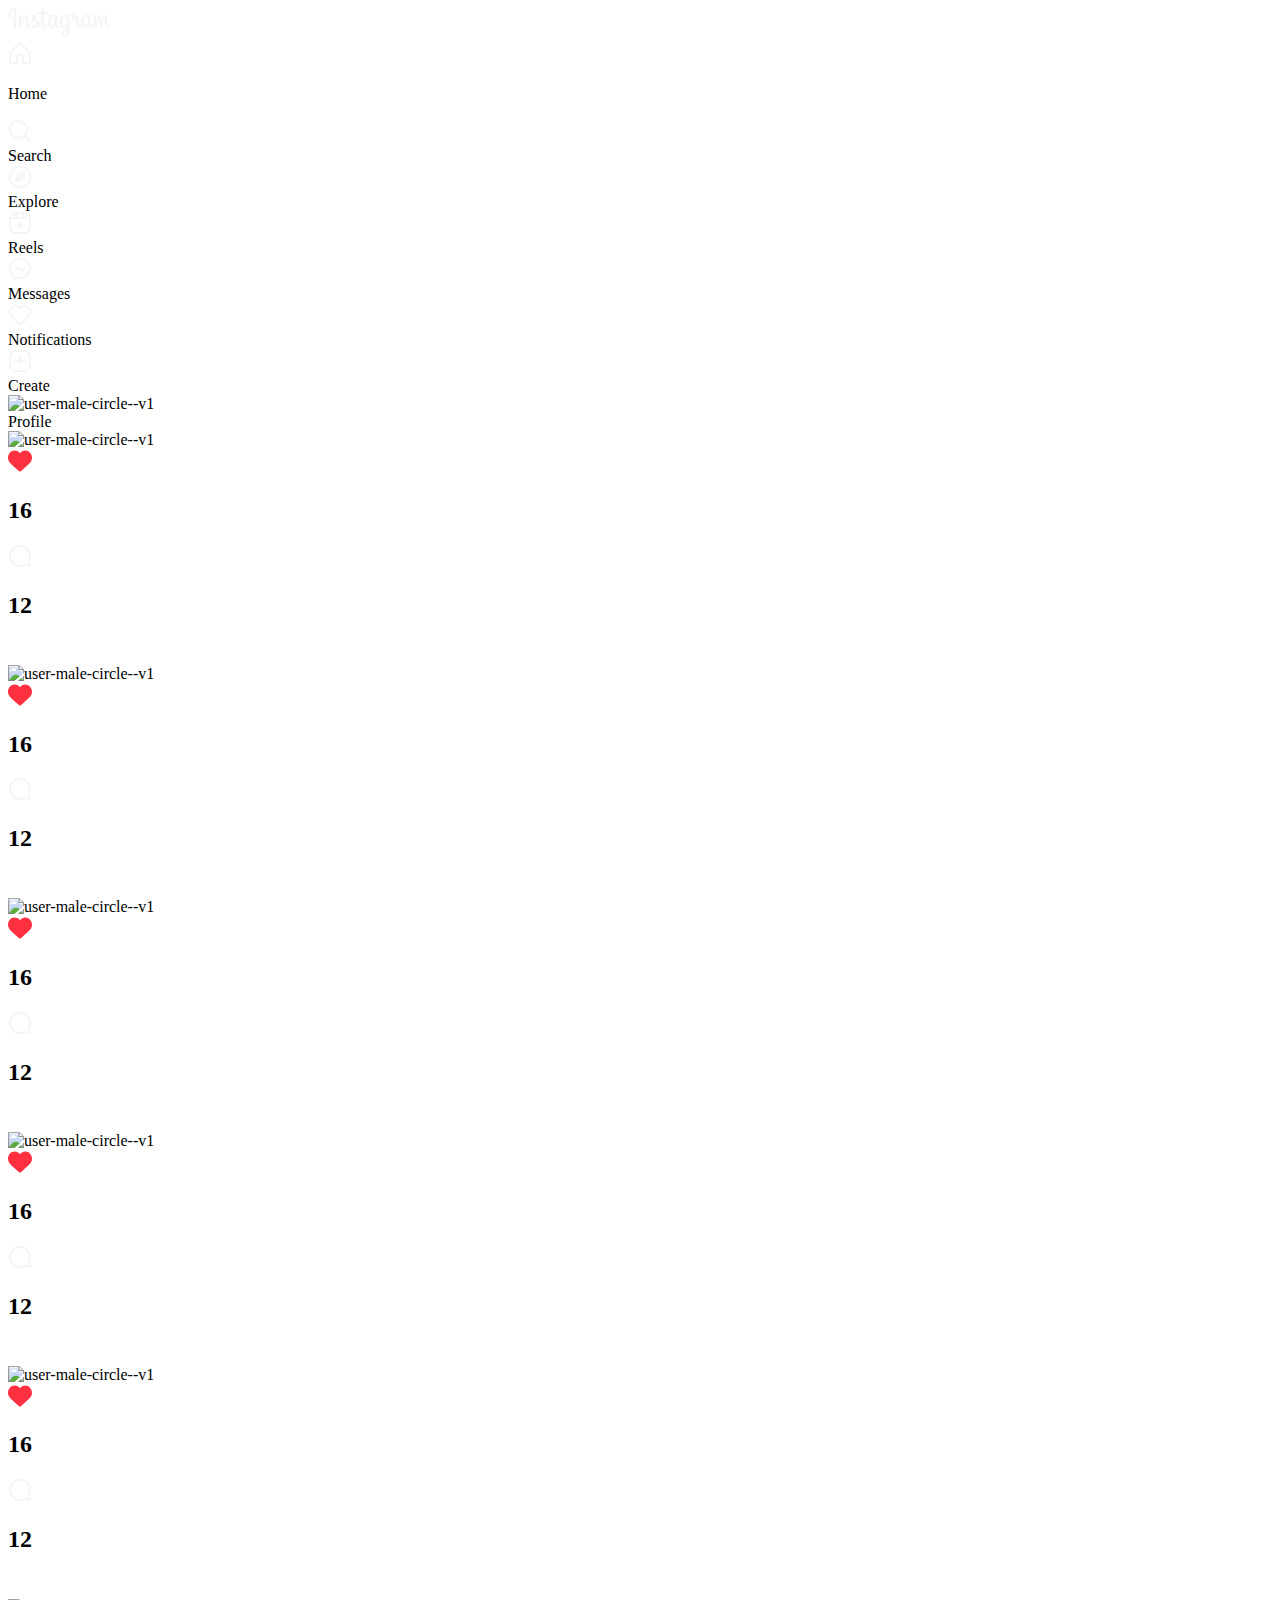
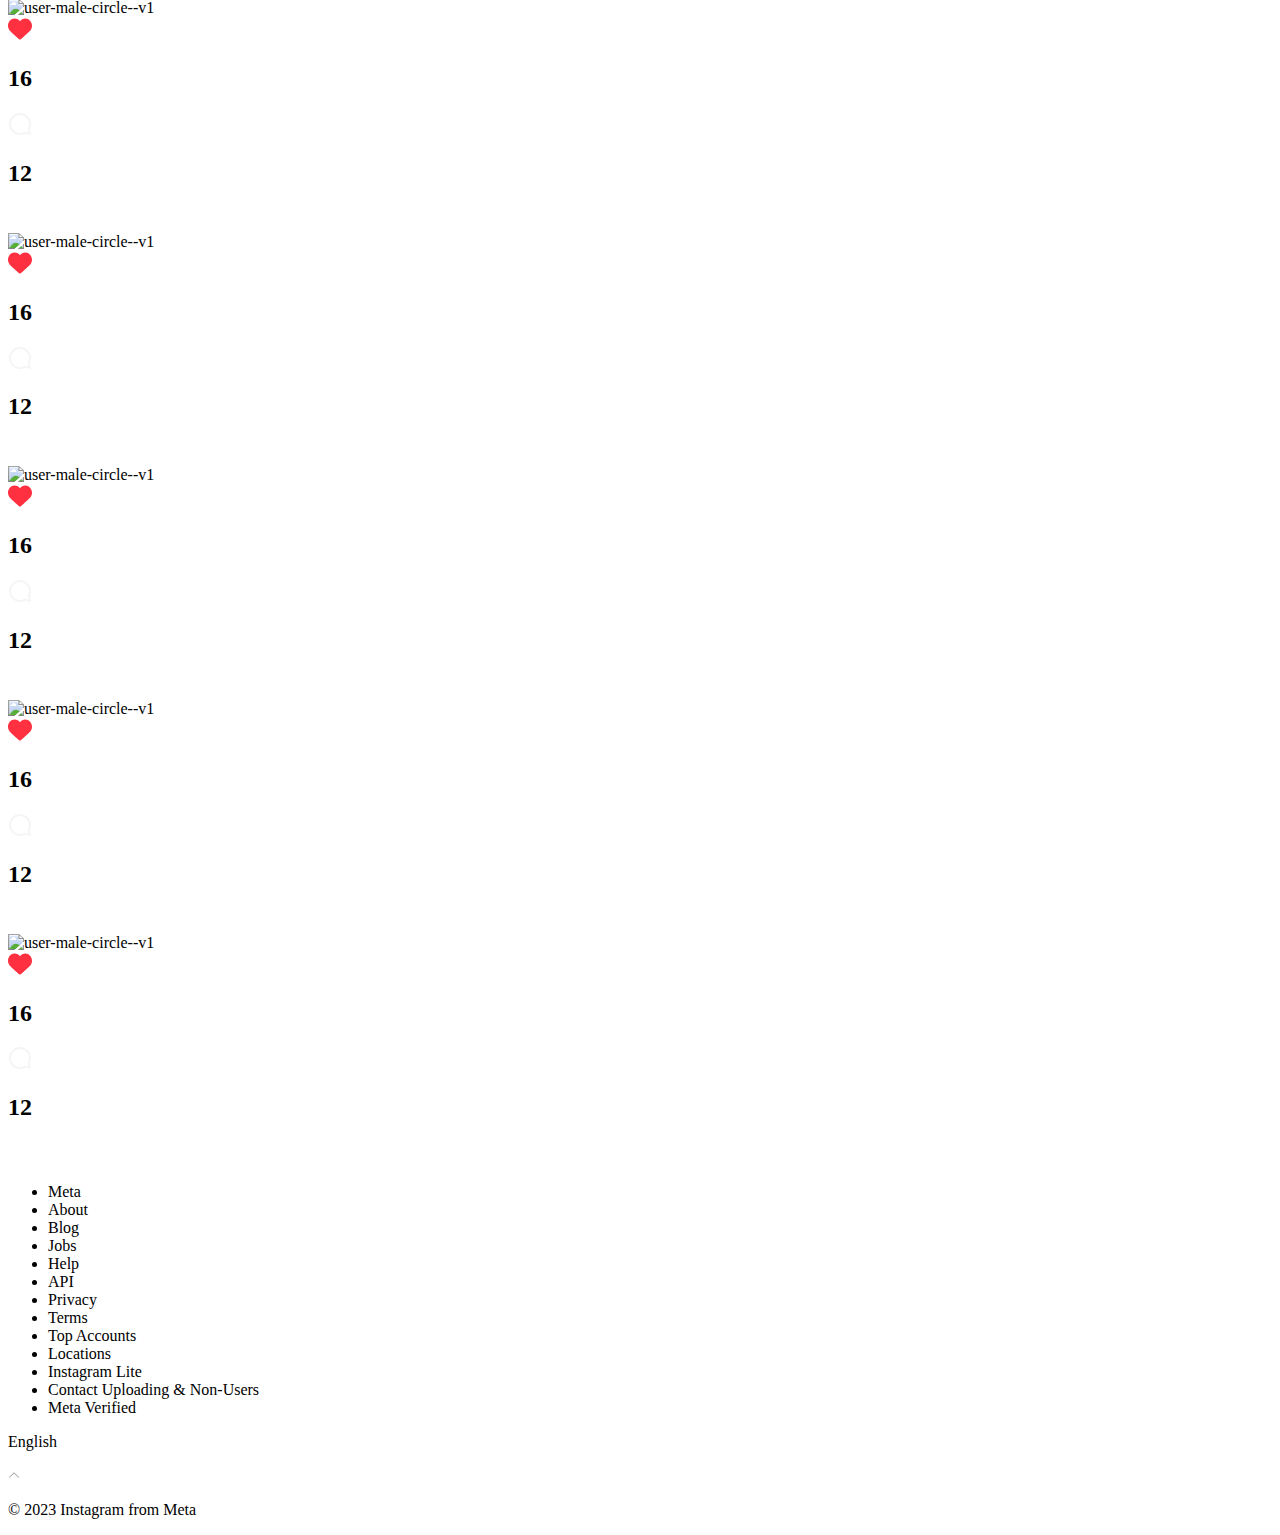
==== explore_component.html @ 9e5a8bf8 "Add files via upload" ====
<!DOCTYPE html>
<html lang="en">
  <head>
    <meta charset="UTF-8" />
    <meta http-equiv="X-UA-Compatible" content="IE=edge" />
    <meta name="viewport" content="width=device-width, initial-scale=1.0" />
    <title>Document</title>
  </head>
  <body>
    <div class="left-tray">
      <div class="Instagram-logo">
        <svg
          aria-label="Instagram"
          class="_ab6-"
          color="rgb(245, 245, 245)"
          fill="rgb(245, 245, 245)"
          height="29"
          role="img"
          viewBox="32 4 113 32"
          width="103"
        >
          <path
            clip-rule="evenodd"
            d="M37.82 4.11c-2.32.97-4.86 3.7-5.66 7.13-1.02 4.34 3.21 6.17 3.56 5.57.4-.7-.76-.94-1-3.2-.3-2.9 1.05-6.16 2.75-7.58.32-.27.3.1.3.78l-.06 14.46c0 3.1-.13 4.07-.36 5.04-.23.98-.6 1.64-.33 1.9.32.28 1.68-.4 2.46-1.5a8.13 8.13 0 0 0 1.33-4.58c.07-2.06.06-5.33.07-7.19 0-1.7.03-6.71-.03-9.72-.02-.74-2.07-1.51-3.03-1.1Zm82.13 14.48a9.42 9.42 0 0 1-.88 3.75c-.85 1.72-2.63 2.25-3.39-.22-.4-1.34-.43-3.59-.13-5.47.3-1.9 1.14-3.35 2.53-3.22 1.38.13 2.02 1.9 1.87 5.16ZM96.8 28.57c-.02 2.67-.44 5.01-1.34 5.7-1.29.96-3 .23-2.65-1.72.31-1.72 1.8-3.48 4-5.64l-.01 1.66Zm-.35-10a10.56 10.56 0 0 1-.88 3.77c-.85 1.72-2.64 2.25-3.39-.22-.5-1.69-.38-3.87-.13-5.25.33-1.78 1.12-3.44 2.53-3.44 1.38 0 2.06 1.5 1.87 5.14Zm-13.41-.02a9.54 9.54 0 0 1-.87 3.8c-.88 1.7-2.63 2.24-3.4-.23-.55-1.77-.36-4.2-.13-5.5.34-1.95 1.2-3.32 2.53-3.2 1.38.14 2.04 1.9 1.87 5.13Zm61.45 1.81c-.33 0-.49.35-.61.93-.44 2.02-.9 2.48-1.5 2.48-.66 0-1.26-1-1.42-3-.12-1.58-.1-4.48.06-7.37.03-.59-.14-1.17-1.73-1.75-.68-.25-1.68-.62-2.17.58a29.65 29.65 0 0 0-2.08 7.14c0 .06-.08.07-.1-.06-.07-.87-.26-2.46-.28-5.79 0-.65-.14-1.2-.86-1.65-.47-.3-1.88-.81-2.4-.2-.43.5-.94 1.87-1.47 3.48l-.74 2.2.01-4.88c0-.5-.34-.67-.45-.7a9.54 9.54 0 0 0-1.8-.37c-.48 0-.6.27-.6.67 0 .05-.08 4.65-.08 7.87v.46c-.27 1.48-1.14 3.49-2.09 3.49s-1.4-.84-1.4-4.68c0-2.24.07-3.21.1-4.83.02-.94.06-1.65.06-1.81-.01-.5-.87-.75-1.27-.85-.4-.09-.76-.13-1.03-.11-.4.02-.67.27-.67.62v.55a3.71 3.71 0 0 0-1.83-1.49c-1.44-.43-2.94-.05-4.07 1.53a9.31 9.31 0 0 0-1.66 4.73c-.16 1.5-.1 3.01.17 4.3-.33 1.44-.96 2.04-1.64 2.04-.99 0-1.7-1.62-1.62-4.4.06-1.84.42-3.13.82-4.99.17-.8.04-1.2-.31-1.6-.32-.37-1-.56-1.99-.33-.7.16-1.7.34-2.6.47 0 0 .05-.21.1-.6.23-2.03-1.98-1.87-2.69-1.22-.42.39-.7.84-.82 1.67-.17 1.3.9 1.91.9 1.91a22.22 22.22 0 0 1-3.4 7.23v-.7c-.01-3.36.03-6 .05-6.95.02-.94.06-1.63.06-1.8 0-.36-.22-.5-.66-.67-.4-.16-.86-.26-1.34-.3-.6-.05-.97.27-.96.65v.52a3.7 3.7 0 0 0-1.84-1.49c-1.44-.43-2.94-.05-4.07 1.53a10.1 10.1 0 0 0-1.66 4.72c-.15 1.57-.13 2.9.09 4.04-.23 1.13-.89 2.3-1.63 2.3-.95 0-1.5-.83-1.5-4.67 0-2.24.07-3.21.1-4.83.02-.94.06-1.65.06-1.81 0-.5-.87-.75-1.27-.85-.42-.1-.79-.13-1.06-.1-.37.02-.63.35-.63.6v.56a3.7 3.7 0 0 0-1.84-1.49c-1.44-.43-2.93-.04-4.07 1.53-.75 1.03-1.35 2.17-1.66 4.7a15.8 15.8 0 0 0-.12 2.04c-.3 1.81-1.61 3.9-2.68 3.9-.63 0-1.23-1.21-1.23-3.8 0-3.45.22-8.36.25-8.83l1.62-.03c.68 0 1.29.01 2.19-.04.45-.02.88-1.64.42-1.84-.21-.09-1.7-.17-2.3-.18-.5-.01-1.88-.11-1.88-.11s.13-3.26.16-3.6c.02-.3-.35-.44-.57-.53a7.77 7.77 0 0 0-1.53-.44c-.76-.15-1.1 0-1.17.64-.1.97-.15 3.82-.15 3.82-.56 0-2.47-.11-3.02-.11-.52 0-1.08 2.22-.36 2.25l3.2.09-.03 6.53v.47c-.53 2.73-2.37 4.2-2.37 4.2.4-1.8-.42-3.15-1.87-4.3-.54-.42-1.6-1.22-2.79-2.1 0 0 .69-.68 1.3-2.04.43-.96.45-2.06-.61-2.3-1.75-.41-3.2.87-3.63 2.25a2.61 2.61 0 0 0 .5 2.66l.15.19c-.4.76-.94 1.78-1.4 2.58-1.27 2.2-2.24 3.95-2.97 3.95-.58 0-.57-1.77-.57-3.43 0-1.43.1-3.58.19-5.8.03-.74-.34-1.16-.96-1.54a4.33 4.33 0 0 0-1.64-.69c-.7 0-2.7.1-4.6 5.57-.23.69-.7 1.94-.7 1.94l.04-6.57c0-.16-.08-.3-.27-.4a4.68 4.68 0 0 0-1.93-.54c-.36 0-.54.17-.54.5l-.07 10.3c0 .78.02 1.69.1 2.09.08.4.2.72.36.91.15.2.33.34.62.4.28.06 1.78.25 1.86-.32.1-.69.1-1.43.89-4.2 1.22-4.31 2.82-6.42 3.58-7.16.13-.14.28-.14.27.07l-.22 5.32c-.2 5.37.78 6.36 2.17 6.36 1.07 0 2.58-1.06 4.2-3.74l2.7-4.5 1.58 1.46c1.28 1.2 1.7 2.36 1.42 3.45-.21.83-1.02 1.7-2.44.86-.42-.25-.6-.44-1.01-.71-.23-.15-.57-.2-.78-.04-.53.4-.84.92-1.01 1.55-.17.61.45.94 1.09 1.22.55.25 1.74.47 2.5.5 2.94.1 5.3-1.42 6.94-5.34.3 3.38 1.55 5.3 3.72 5.3 1.45 0 2.91-1.88 3.55-3.72.18.75.45 1.4.8 1.96 1.68 2.65 4.93 2.07 6.56-.18.5-.69.58-.94.58-.94a3.07 3.07 0 0 0 2.94 2.87c1.1 0 2.23-.52 3.03-2.31.09.2.2.38.3.56 1.68 2.65 4.93 2.07 6.56-.18l.2-.28.05 1.4-1.5 1.37c-2.52 2.3-4.44 4.05-4.58 6.09-.18 2.6 1.93 3.56 3.53 3.69a4.5 4.5 0 0 0 4.04-2.11c.78-1.15 1.3-3.63 1.26-6.08l-.06-3.56a28.55 28.55 0 0 0 5.42-9.44s.93.01 1.92-.05c.32-.02.41.04.35.27-.07.28-1.25 4.84-.17 7.88.74 2.08 2.4 2.75 3.4 2.75 1.15 0 2.26-.87 2.85-2.17l.23.42c1.68 2.65 4.92 2.07 6.56-.18.37-.5.58-.94.58-.94.36 2.2 2.07 2.88 3.05 2.88 1.02 0 2-.42 2.78-2.28.03.82.08 1.49.16 1.7.05.13.34.3.56.37.93.34 1.88.18 2.24.11.24-.05.43-.25.46-.75.07-1.33.03-3.56.43-5.21.67-2.79 1.3-3.87 1.6-4.4.17-.3.36-.35.37-.03.01.64.04 2.52.3 5.05.2 1.86.46 2.96.65 3.3.57 1 1.27 1.05 1.83 1.05.36 0 1.12-.1 1.05-.73-.03-.31.02-2.22.7-4.96.43-1.79 1.15-3.4 1.41-4 .1-.21.15-.04.15 0-.06 1.22-.18 5.25.32 7.46.68 2.98 2.65 3.32 3.34 3.32 1.47 0 2.67-1.12 3.07-4.05.1-.7-.05-1.25-.48-1.25Z"
            fill="currentColor"
            fill-rule="evenodd"
          ></path>
        </svg>
      </div>
      <nav class="navigation">
        <div class="nav-home">
          <div class="nav-svg">
            <svg
              aria-label="Home"
              class="_ab6-"
              color="rgb(245, 245, 245)"
              fill="rgb(245, 245, 245)"
              height="24"
              role="img"
              viewBox="0 0 24 24"
              width="24"
            >
              <path
                d="M9.005 16.545a2.997 2.997 0 0 1 2.997-2.997A2.997 2.997 0 0 1 15 16.545V22h7V11.543L12 2 2 11.543V22h7.005Z"
                fill="none"
                stroke="currentColor"
                stroke-linejoin="round"
                stroke-width="2"
              ></path>
            </svg>
          </div>
          <div class="nav-text">
            <p>Home</p>
          </div>
        </div>
        <div class="nav-search">
          <div class="nav-svg">
            <svg
              aria-label="Search"
              class="_ab6-"
              color="rgb(245, 245, 245)"
              fill="rgb(245, 245, 245)"
              height="24"
              role="img"
              viewBox="0 0 24 24"
              width="24"
            >
              <path
                d="M19 10.5A8.5 8.5 0 1 1 10.5 2a8.5 8.5 0 0 1 8.5 8.5Z"
                fill="none"
                stroke="currentColor"
                stroke-linecap="round"
                stroke-linejoin="round"
                stroke-width="2"
              ></path>
              <line
                fill="none"
                stroke="currentColor"
                stroke-linecap="round"
                stroke-linejoin="round"
                stroke-width="2"
                x1="16.511"
                x2="22"
                y1="16.511"
                y2="22"
              ></line>
            </svg>
          </div>
          <div class="nav-text">Search</div>
        </div>
        <div class="nav-explore">
          <div class="nav-svg">
            <svg
              aria-label="Explore"
              class="_ab6-"
              color="rgb(245, 245, 245)"
              fill="rgb(245, 245, 245)"
              height="24"
              role="img"
              viewBox="0 0 24 24"
              width="24"
            >
              <polygon
                fill="none"
                points="13.941 13.953 7.581 16.424 10.06 10.056 16.42 7.585 13.941 13.953"
                stroke="currentColor"
                stroke-linecap="round"
                stroke-linejoin="round"
                stroke-width="2"
              ></polygon>
              <polygon
                fill-rule="evenodd"
                points="10.06 10.056 13.949 13.945 7.581 16.424 10.06 10.056"
              ></polygon>
              <circle
                cx="12.001"
                cy="12.005"
                fill="none"
                r="10.5"
                stroke="currentColor"
                stroke-linecap="round"
                stroke-linejoin="round"
                stroke-width="2"
              ></circle>
            </svg>
          </div>
          <div class="nav-text">Explore</div>
        </div>
        <div class="nav-reels">
          <div class="nav-svg">
            <svg
              aria-label="Reels"
              class="_ab6-"
              color="rgb(245, 245, 245)"
              fill="rgb(245, 245, 245)"
              height="24"
              role="img"
              viewBox="0 0 24 24"
              width="24"
            >
              <line
                fill="none"
                stroke="currentColor"
                stroke-linejoin="round"
                stroke-width="2"
                x1="2.049"
                x2="21.95"
                y1="7.002"
                y2="7.002"
              ></line>
              <line
                fill="none"
                stroke="currentColor"
                stroke-linecap="round"
                stroke-linejoin="round"
                stroke-width="2"
                x1="13.504"
                x2="16.362"
                y1="2.001"
                y2="7.002"
              ></line>
              <line
                fill="none"
                stroke="currentColor"
                stroke-linecap="round"
                stroke-linejoin="round"
                stroke-width="2"
                x1="7.207"
                x2="10.002"
                y1="2.11"
                y2="7.002"
              ></line>
              <path
                d="M2 12.001v3.449c0 2.849.698 4.006 1.606 4.945.94.908 2.098 1.607 4.946 1.607h6.896c2.848 0 4.006-.699 4.946-1.607.908-.939 1.606-2.096 1.606-4.945V8.552c0-2.848-.698-4.006-1.606-4.945C19.454 2.699 18.296 2 15.448 2H8.552c-2.848 0-4.006.699-4.946 1.607C2.698 4.546 2 5.704 2 8.552Z"
                fill="none"
                stroke="currentColor"
                stroke-linecap="round"
                stroke-linejoin="round"
                stroke-width="2"
              ></path>
              <path
                d="M9.763 17.664a.908.908 0 0 1-.454-.787V11.63a.909.909 0 0 1 1.364-.788l4.545 2.624a.909.909 0 0 1 0 1.575l-4.545 2.624a.91.91 0 0 1-.91 0Z"
                fill-rule="evenodd"
              ></path>
            </svg>
          </div>
          <div class="nav-text">Reels</div>
        </div>
        <div class="nav-messages">
          <div class="nav-svg">
            <svg
              aria-label="Messenger"
              class="_ab6-"
              color="rgb(245, 245, 245)"
              fill="rgb(245, 245, 245)"
              height="24"
              role="img"
              viewBox="0 0 24 24"
              width="24"
            >
              <path
                d="M12.003 2.001a9.705 9.705 0 1 1 0 19.4 10.876 10.876 0 0 1-2.895-.384.798.798 0 0 0-.533.04l-1.984.876a.801.801 0 0 1-1.123-.708l-.054-1.78a.806.806 0 0 0-.27-.569 9.49 9.49 0 0 1-3.14-7.175 9.65 9.65 0 0 1 10-9.7Z"
                fill="none"
                stroke="currentColor"
                stroke-miterlimit="10"
                stroke-width="1.739"
              ></path>
              <path
                d="M17.79 10.132a.659.659 0 0 0-.962-.873l-2.556 2.05a.63.63 0 0 1-.758.002L11.06 9.47a1.576 1.576 0 0 0-2.277.42l-2.567 3.98a.659.659 0 0 0 .961.875l2.556-2.049a.63.63 0 0 1 .759-.002l2.452 1.84a1.576 1.576 0 0 0 2.278-.42Z"
                fill-rule="evenodd"
              ></path>
            </svg>
          </div>
          <div class="nav-text">Messages</div>
        </div>
        <div class="nav-notifications">
          <div class="nav-svg">
            <svg
              aria-label="Notifications"
              class="_ab6-"
              color="rgb(245, 245, 245)"
              fill="rgb(245, 245, 245)"
              height="24"
              role="img"
              viewBox="0 0 24 24"
              width="24"
            >
              <path
                d="M16.792 3.904A4.989 4.989 0 0 1 21.5 9.122c0 3.072-2.652 4.959-5.197 7.222-2.512 2.243-3.865 3.469-4.303 3.752-.477-.309-2.143-1.823-4.303-3.752C5.141 14.072 2.5 12.167 2.5 9.122a4.989 4.989 0 0 1 4.708-5.218 4.21 4.21 0 0 1 3.675 1.941c.84 1.175.98 1.763 1.12 1.763s.278-.588 1.11-1.766a4.17 4.17 0 0 1 3.679-1.938m0-2a6.04 6.04 0 0 0-4.797 2.127 6.052 6.052 0 0 0-4.787-2.127A6.985 6.985 0 0 0 .5 9.122c0 3.61 2.55 5.827 5.015 7.97.283.246.569.494.853.747l1.027.918a44.998 44.998 0 0 0 3.518 3.018 2 2 0 0 0 2.174 0 45.263 45.263 0 0 0 3.626-3.115l.922-.824c.293-.26.59-.519.885-.774 2.334-2.025 4.98-4.32 4.98-7.94a6.985 6.985 0 0 0-6.708-7.218Z"
              ></path>
            </svg>
          </div>
          <div class="nav-text">Notifications</div>
        </div>
        <div class="nav-create">
          <div class="nav-svg">
            <svg
              aria-label="New post"
              class="_ab6-"
              color="rgb(245, 245, 245)"
              fill="rgb(245, 245, 245)"
              height="24"
              role="img"
              viewBox="0 0 24 24"
              width="24"
            >
              <path
                d="M2 12v3.45c0 2.849.698 4.005 1.606 4.944.94.909 2.098 1.608 4.946 1.608h6.896c2.848 0 4.006-.7 4.946-1.608C21.302 19.455 22 18.3 22 15.45V8.552c0-2.849-.698-4.006-1.606-4.945C19.454 2.7 18.296 2 15.448 2H8.552c-2.848 0-4.006.699-4.946 1.607C2.698 4.547 2 5.703 2 8.552Z"
                fill="none"
                stroke="currentColor"
                stroke-linecap="round"
                stroke-linejoin="round"
                stroke-width="2"
              ></path>
              <line
                fill="none"
                stroke="currentColor"
                stroke-linecap="round"
                stroke-linejoin="round"
                stroke-width="2"
                x1="6.545"
                x2="17.455"
                y1="12.001"
                y2="12.001"
              ></line>
              <line
                fill="none"
                stroke="currentColor"
                stroke-linecap="round"
                stroke-linejoin="round"
                stroke-width="2"
                x1="12.003"
                x2="12.003"
                y1="6.545"
                y2="17.455"
              ></line>
            </svg>
          </div>
          <div class="nav-text">Create</div>
        </div>
        <div class="nav-profile">
          <div class="nav-svg nav-profile-img">
            <!-- image from db. Putting temperory right now -->
            <img
              width="50"
              height="50"
              src="https://img.icons8.com/ios/50/user-male-circle--v1.png"
              alt="user-male-circle--v1"
            />
          </div>
          <div class="nav-text">Profile</div>
        </div>
      </nav>
      <div class="More">
        <!-- Create a popup not blur check website for it. -->
      </div>
    </div>
    <div class="main-container">
      <div class="explore-content-Z1">
        <div class="explore-small-tab">
          <div class="content">
            <div class="content-main-img">
              <img
                width="50"
                height="50"
                src="https://img.icons8.com/ios/50/user-male-circle--v1.png"
                alt="user-male-circle--v1"
              />
              <div class="content-hover-icons">
                <div class="content-hover-like-icon">
                  <svg
                    aria-label="Unlike"
                    class="x1lliihq x1n2onr6"
                    color="rgb(255, 48, 64)"
                    fill="rgb(255, 48, 64)"
                    height="24"
                    role="img"
                    viewBox="0 0 48 48"
                    width="24"
                  >
                    <title>Unlike</title>
                    <path
                      d="M34.6 3.1c-4.5 0-7.9 1.8-10.6 5.6-2.7-3.7-6.1-5.5-10.6-5.5C6 3.1 0 9.6 0 17.6c0 7.3 5.4 12 10.6 16.5.6.5 1.3 1.1 1.9 1.7l2.3 2c4.4 3.9 6.6 5.9 7.6 6.5.5.3 1.1.5 1.6.5s1.1-.2 1.6-.5c1-.6 2.8-2.2 7.8-6.8l2-1.8c.7-.6 1.3-1.2 2-1.7C42.7 29.6 48 25 48 17.6c0-8-6-14.5-13.4-14.5z"
                    ></path>
                  </svg>
                  <h2>16</h2>
                </div>
                <div class="content-hover-comment-icon">
                  <svg
                    aria-label="Comment"
                    class="x1lliihq x1n2onr6"
                    color="rgb(245, 245, 245)"
                    fill="rgb(245, 245, 245)"
                    height="24"
                    role="img"
                    viewBox="0 0 24 24"
                    width="24"
                  >
                    <title>Comment</title>
                    <path
                      d="M20.656 17.008a9.993 9.993 0 1 0-3.59 3.615L22 22Z"
                      fill="none"
                      stroke="currentColor"
                      stroke-linejoin="round"
                      stroke-width="2"
                    ></path>
                  </svg>
                  <h2>12</h2>
                </div>
              </div>
            </div>
            <div class="content-main-floatingIcon">
              <svg
                aria-label="Carousel"
                class="x1lliihq x1n2onr6"
                color="rgb(255, 255, 255)"
                fill="rgb(255, 255, 255)"
                height="22"
                role="img"
                viewBox="0 0 48 48"
                width="22"
              >
                <title>Carousel</title>
                <path
                  d="M34.8 29.7V11c0-2.9-2.3-5.2-5.2-5.2H11c-2.9 0-5.2 2.3-5.2 5.2v18.7c0 2.9 2.3 5.2 5.2 5.2h18.7c2.8-.1 5.1-2.4 5.1-5.2zM39.2 15v16.1c0 4.5-3.7 8.2-8.2 8.2H14.9c-.6 0-.9.7-.5 1.1 1 1.1 2.4 1.8 4.1 1.8h13.4c5.7 0 10.3-4.6 10.3-10.3V18.5c0-1.6-.7-3.1-1.8-4.1-.5-.4-1.2 0-1.2.6z"
                ></path>
              </svg>
            </div>
          </div>
        </div>
        <div class="explore-small-tab">
          <div class="content">
            <div class="content-main-img">
              <img
                width="50"
                height="50"
                src="https://img.icons8.com/ios/50/user-male-circle--v1.png"
                alt="user-male-circle--v1"
              />
              <div class="content-hover-icons">
                <div class="content-hover-like-icon">
                  <svg
                    aria-label="Unlike"
                    class="x1lliihq x1n2onr6"
                    color="rgb(255, 48, 64)"
                    fill="rgb(255, 48, 64)"
                    height="24"
                    role="img"
                    viewBox="0 0 48 48"
                    width="24"
                  >
                    <title>Unlike</title>
                    <path
                      d="M34.6 3.1c-4.5 0-7.9 1.8-10.6 5.6-2.7-3.7-6.1-5.5-10.6-5.5C6 3.1 0 9.6 0 17.6c0 7.3 5.4 12 10.6 16.5.6.5 1.3 1.1 1.9 1.7l2.3 2c4.4 3.9 6.6 5.9 7.6 6.5.5.3 1.1.5 1.6.5s1.1-.2 1.6-.5c1-.6 2.8-2.2 7.8-6.8l2-1.8c.7-.6 1.3-1.2 2-1.7C42.7 29.6 48 25 48 17.6c0-8-6-14.5-13.4-14.5z"
                    ></path>
                  </svg>
                  <h2>16</h2>
                </div>
                <div class="content-hover-comment-icon">
                  <svg
                    aria-label="Comment"
                    class="x1lliihq x1n2onr6"
                    color="rgb(245, 245, 245)"
                    fill="rgb(245, 245, 245)"
                    height="24"
                    role="img"
                    viewBox="0 0 24 24"
                    width="24"
                  >
                    <title>Comment</title>
                    <path
                      d="M20.656 17.008a9.993 9.993 0 1 0-3.59 3.615L22 22Z"
                      fill="none"
                      stroke="currentColor"
                      stroke-linejoin="round"
                      stroke-width="2"
                    ></path>
                  </svg>
                  <h2>12</h2>
                </div>
              </div>
            </div>
            <div class="content-main-floatingIcon">
              <svg
                aria-label="Carousel"
                class="x1lliihq x1n2onr6"
                color="rgb(255, 255, 255)"
                fill="rgb(255, 255, 255)"
                height="22"
                role="img"
                viewBox="0 0 48 48"
                width="22"
              >
                <title>Carousel</title>
                <path
                  d="M34.8 29.7V11c0-2.9-2.3-5.2-5.2-5.2H11c-2.9 0-5.2 2.3-5.2 5.2v18.7c0 2.9 2.3 5.2 5.2 5.2h18.7c2.8-.1 5.1-2.4 5.1-5.2zM39.2 15v16.1c0 4.5-3.7 8.2-8.2 8.2H14.9c-.6 0-.9.7-.5 1.1 1 1.1 2.4 1.8 4.1 1.8h13.4c5.7 0 10.3-4.6 10.3-10.3V18.5c0-1.6-.7-3.1-1.8-4.1-.5-.4-1.2 0-1.2.6z"
                ></path>
              </svg>
            </div>
          </div>
        </div>
        <div class="explore-small-tab">
          <div class="content">
            <div class="content-main-img">
              <img
                width="50"
                height="50"
                src="https://img.icons8.com/ios/50/user-male-circle--v1.png"
                alt="user-male-circle--v1"
              />
              <div class="content-hover-icons">
                <div class="content-hover-like-icon">
                  <svg
                    aria-label="Unlike"
                    class="x1lliihq x1n2onr6"
                    color="rgb(255, 48, 64)"
                    fill="rgb(255, 48, 64)"
                    height="24"
                    role="img"
                    viewBox="0 0 48 48"
                    width="24"
                  >
                    <title>Unlike</title>
                    <path
                      d="M34.6 3.1c-4.5 0-7.9 1.8-10.6 5.6-2.7-3.7-6.1-5.5-10.6-5.5C6 3.1 0 9.6 0 17.6c0 7.3 5.4 12 10.6 16.5.6.5 1.3 1.1 1.9 1.7l2.3 2c4.4 3.9 6.6 5.9 7.6 6.5.5.3 1.1.5 1.6.5s1.1-.2 1.6-.5c1-.6 2.8-2.2 7.8-6.8l2-1.8c.7-.6 1.3-1.2 2-1.7C42.7 29.6 48 25 48 17.6c0-8-6-14.5-13.4-14.5z"
                    ></path>
                  </svg>
                  <h2>16</h2>
                </div>
                <div class="content-hover-comment-icon">
                  <svg
                    aria-label="Comment"
                    class="x1lliihq x1n2onr6"
                    color="rgb(245, 245, 245)"
                    fill="rgb(245, 245, 245)"
                    height="24"
                    role="img"
                    viewBox="0 0 24 24"
                    width="24"
                  >
                    <title>Comment</title>
                    <path
                      d="M20.656 17.008a9.993 9.993 0 1 0-3.59 3.615L22 22Z"
                      fill="none"
                      stroke="currentColor"
                      stroke-linejoin="round"
                      stroke-width="2"
                    ></path>
                  </svg>
                  <h2>12</h2>
                </div>
              </div>
            </div>
            <div class="content-main-floatingIcon">
              <svg
                aria-label="Carousel"
                class="x1lliihq x1n2onr6"
                color="rgb(255, 255, 255)"
                fill="rgb(255, 255, 255)"
                height="22"
                role="img"
                viewBox="0 0 48 48"
                width="22"
              >
                <title>Carousel</title>
                <path
                  d="M34.8 29.7V11c0-2.9-2.3-5.2-5.2-5.2H11c-2.9 0-5.2 2.3-5.2 5.2v18.7c0 2.9 2.3 5.2 5.2 5.2h18.7c2.8-.1 5.1-2.4 5.1-5.2zM39.2 15v16.1c0 4.5-3.7 8.2-8.2 8.2H14.9c-.6 0-.9.7-.5 1.1 1 1.1 2.4 1.8 4.1 1.8h13.4c5.7 0 10.3-4.6 10.3-10.3V18.5c0-1.6-.7-3.1-1.8-4.1-.5-.4-1.2 0-1.2.6z"
                ></path>
              </svg>
            </div>
          </div>
        </div>
        <div class="explore-small-tab">
          <div class="content">
            <div class="content-main-img">
              <img
                width="50"
                height="50"
                src="https://img.icons8.com/ios/50/user-male-circle--v1.png"
                alt="user-male-circle--v1"
              />
              <div class="content-hover-icons">
                <div class="content-hover-like-icon">
                  <svg
                    aria-label="Unlike"
                    class="x1lliihq x1n2onr6"
                    color="rgb(255, 48, 64)"
                    fill="rgb(255, 48, 64)"
                    height="24"
                    role="img"
                    viewBox="0 0 48 48"
                    width="24"
                  >
                    <title>Unlike</title>
                    <path
                      d="M34.6 3.1c-4.5 0-7.9 1.8-10.6 5.6-2.7-3.7-6.1-5.5-10.6-5.5C6 3.1 0 9.6 0 17.6c0 7.3 5.4 12 10.6 16.5.6.5 1.3 1.1 1.9 1.7l2.3 2c4.4 3.9 6.6 5.9 7.6 6.5.5.3 1.1.5 1.6.5s1.1-.2 1.6-.5c1-.6 2.8-2.2 7.8-6.8l2-1.8c.7-.6 1.3-1.2 2-1.7C42.7 29.6 48 25 48 17.6c0-8-6-14.5-13.4-14.5z"
                    ></path>
                  </svg>
                  <h2>16</h2>
                </div>
                <div class="content-hover-comment-icon">
                  <svg
                    aria-label="Comment"
                    class="x1lliihq x1n2onr6"
                    color="rgb(245, 245, 245)"
                    fill="rgb(245, 245, 245)"
                    height="24"
                    role="img"
                    viewBox="0 0 24 24"
                    width="24"
                  >
                    <title>Comment</title>
                    <path
                      d="M20.656 17.008a9.993 9.993 0 1 0-3.59 3.615L22 22Z"
                      fill="none"
                      stroke="currentColor"
                      stroke-linejoin="round"
                      stroke-width="2"
                    ></path>
                  </svg>
                  <h2>12</h2>
                </div>
              </div>
            </div>
            <div class="content-main-floatingIcon">
              <svg
                aria-label="Carousel"
                class="x1lliihq x1n2onr6"
                color="rgb(255, 255, 255)"
                fill="rgb(255, 255, 255)"
                height="22"
                role="img"
                viewBox="0 0 48 48"
                width="22"
              >
                <title>Carousel</title>
                <path
                  d="M34.8 29.7V11c0-2.9-2.3-5.2-5.2-5.2H11c-2.9 0-5.2 2.3-5.2 5.2v18.7c0 2.9 2.3 5.2 5.2 5.2h18.7c2.8-.1 5.1-2.4 5.1-5.2zM39.2 15v16.1c0 4.5-3.7 8.2-8.2 8.2H14.9c-.6 0-.9.7-.5 1.1 1 1.1 2.4 1.8 4.1 1.8h13.4c5.7 0 10.3-4.6 10.3-10.3V18.5c0-1.6-.7-3.1-1.8-4.1-.5-.4-1.2 0-1.2.6z"
                ></path>
              </svg>
            </div>
          </div>
        </div>
        <div class="explore-big-tab">
          <div class="content">
            <div class="content-main-img">
              <img
                width="50"
                height="50"
                src="https://img.icons8.com/ios/50/user-male-circle--v1.png"
                alt="user-male-circle--v1"
              />
              <div class="content-hover-icons">
                <div class="content-hover-like-icon">
                  <svg
                    aria-label="Unlike"
                    class="x1lliihq x1n2onr6"
                    color="rgb(255, 48, 64)"
                    fill="rgb(255, 48, 64)"
                    height="24"
                    role="img"
                    viewBox="0 0 48 48"
                    width="24"
                  >
                    <title>Unlike</title>
                    <path
                      d="M34.6 3.1c-4.5 0-7.9 1.8-10.6 5.6-2.7-3.7-6.1-5.5-10.6-5.5C6 3.1 0 9.6 0 17.6c0 7.3 5.4 12 10.6 16.5.6.5 1.3 1.1 1.9 1.7l2.3 2c4.4 3.9 6.6 5.9 7.6 6.5.5.3 1.1.5 1.6.5s1.1-.2 1.6-.5c1-.6 2.8-2.2 7.8-6.8l2-1.8c.7-.6 1.3-1.2 2-1.7C42.7 29.6 48 25 48 17.6c0-8-6-14.5-13.4-14.5z"
                    ></path>
                  </svg>
                  <h2>16</h2>
                </div>
                <div class="content-hover-comment-icon">
                  <svg
                    aria-label="Comment"
                    class="x1lliihq x1n2onr6"
                    color="rgb(245, 245, 245)"
                    fill="rgb(245, 245, 245)"
                    height="24"
                    role="img"
                    viewBox="0 0 24 24"
                    width="24"
                  >
                    <title>Comment</title>
                    <path
                      d="M20.656 17.008a9.993 9.993 0 1 0-3.59 3.615L22 22Z"
                      fill="none"
                      stroke="currentColor"
                      stroke-linejoin="round"
                      stroke-width="2"
                    ></path>
                  </svg>
                  <h2>12</h2>
                </div>
              </div>
            </div>
            <div class="content-main-floatingIcon">
              <svg
                aria-label="Carousel"
                class="x1lliihq x1n2onr6"
                color="rgb(255, 255, 255)"
                fill="rgb(255, 255, 255)"
                height="22"
                role="img"
                viewBox="0 0 48 48"
                width="22"
              >
                <title>Carousel</title>
                <path
                  d="M34.8 29.7V11c0-2.9-2.3-5.2-5.2-5.2H11c-2.9 0-5.2 2.3-5.2 5.2v18.7c0 2.9 2.3 5.2 5.2 5.2h18.7c2.8-.1 5.1-2.4 5.1-5.2zM39.2 15v16.1c0 4.5-3.7 8.2-8.2 8.2H14.9c-.6 0-.9.7-.5 1.1 1 1.1 2.4 1.8 4.1 1.8h13.4c5.7 0 10.3-4.6 10.3-10.3V18.5c0-1.6-.7-3.1-1.8-4.1-.5-.4-1.2 0-1.2.6z"
                ></path>
              </svg>
            </div>
          </div>
        </div>
      </div>
      <div class="explore-content-Z2">
        <div class="explore-big-tab">
            <div class="content">
              <div class="content-main-img">
                <img
                  width="50"
                  height="50"
                  src="https://img.icons8.com/ios/50/user-male-circle--v1.png"
                  alt="user-male-circle--v1"
                />
                <div class="content-hover-icons">
                  <div class="content-hover-like-icon">
                    <svg
                      aria-label="Unlike"
                      class="x1lliihq x1n2onr6"
                      color="rgb(255, 48, 64)"
                      fill="rgb(255, 48, 64)"
                      height="24"
                      role="img"
                      viewBox="0 0 48 48"
                      width="24"
                    >
                      <title>Unlike</title>
                      <path
                        d="M34.6 3.1c-4.5 0-7.9 1.8-10.6 5.6-2.7-3.7-6.1-5.5-10.6-5.5C6 3.1 0 9.6 0 17.6c0 7.3 5.4 12 10.6 16.5.6.5 1.3 1.1 1.9 1.7l2.3 2c4.4 3.9 6.6 5.9 7.6 6.5.5.3 1.1.5 1.6.5s1.1-.2 1.6-.5c1-.6 2.8-2.2 7.8-6.8l2-1.8c.7-.6 1.3-1.2 2-1.7C42.7 29.6 48 25 48 17.6c0-8-6-14.5-13.4-14.5z"
                      ></path>
                    </svg>
                    <h2>16</h2>
                  </div>
                  <div class="content-hover-comment-icon">
                    <svg
                      aria-label="Comment"
                      class="x1lliihq x1n2onr6"
                      color="rgb(245, 245, 245)"
                      fill="rgb(245, 245, 245)"
                      height="24"
                      role="img"
                      viewBox="0 0 24 24"
                      width="24"
                    >
                      <title>Comment</title>
                      <path
                        d="M20.656 17.008a9.993 9.993 0 1 0-3.59 3.615L22 22Z"
                        fill="none"
                        stroke="currentColor"
                        stroke-linejoin="round"
                        stroke-width="2"
                      ></path>
                    </svg>
                    <h2>12</h2>
                  </div>
                </div>
              </div>
              <div class="content-main-floatingIcon">
                <svg
                  aria-label="Carousel"
                  class="x1lliihq x1n2onr6"
                  color="rgb(255, 255, 255)"
                  fill="rgb(255, 255, 255)"
                  height="22"
                  role="img"
                  viewBox="0 0 48 48"
                  width="22"
                >
                  <title>Carousel</title>
                  <path
                    d="M34.8 29.7V11c0-2.9-2.3-5.2-5.2-5.2H11c-2.9 0-5.2 2.3-5.2 5.2v18.7c0 2.9 2.3 5.2 5.2 5.2h18.7c2.8-.1 5.1-2.4 5.1-5.2zM39.2 15v16.1c0 4.5-3.7 8.2-8.2 8.2H14.9c-.6 0-.9.7-.5 1.1 1 1.1 2.4 1.8 4.1 1.8h13.4c5.7 0 10.3-4.6 10.3-10.3V18.5c0-1.6-.7-3.1-1.8-4.1-.5-.4-1.2 0-1.2.6z"
                  ></path>
                </svg>
              </div>
            </div>
          </div>
        <div class="explore-small-tab">
          <div class="content">
            <div class="content-main-img">
              <img
                width="50"
                height="50"
                src="https://img.icons8.com/ios/50/user-male-circle--v1.png"
                alt="user-male-circle--v1"
              />
              <div class="content-hover-icons">
                <div class="content-hover-like-icon">
                  <svg
                    aria-label="Unlike"
                    class="x1lliihq x1n2onr6"
                    color="rgb(255, 48, 64)"
                    fill="rgb(255, 48, 64)"
                    height="24"
                    role="img"
                    viewBox="0 0 48 48"
                    width="24"
                  >
                    <title>Unlike</title>
                    <path
                      d="M34.6 3.1c-4.5 0-7.9 1.8-10.6 5.6-2.7-3.7-6.1-5.5-10.6-5.5C6 3.1 0 9.6 0 17.6c0 7.3 5.4 12 10.6 16.5.6.5 1.3 1.1 1.9 1.7l2.3 2c4.4 3.9 6.6 5.9 7.6 6.5.5.3 1.1.5 1.6.5s1.1-.2 1.6-.5c1-.6 2.8-2.2 7.8-6.8l2-1.8c.7-.6 1.3-1.2 2-1.7C42.7 29.6 48 25 48 17.6c0-8-6-14.5-13.4-14.5z"
                    ></path>
                  </svg>
                  <h2>16</h2>
                </div>
                <div class="content-hover-comment-icon">
                  <svg
                    aria-label="Comment"
                    class="x1lliihq x1n2onr6"
                    color="rgb(245, 245, 245)"
                    fill="rgb(245, 245, 245)"
                    height="24"
                    role="img"
                    viewBox="0 0 24 24"
                    width="24"
                  >
                    <title>Comment</title>
                    <path
                      d="M20.656 17.008a9.993 9.993 0 1 0-3.59 3.615L22 22Z"
                      fill="none"
                      stroke="currentColor"
                      stroke-linejoin="round"
                      stroke-width="2"
                    ></path>
                  </svg>
                  <h2>12</h2>
                </div>
              </div>
            </div>
            <div class="content-main-floatingIcon">
              <svg
                aria-label="Carousel"
                class="x1lliihq x1n2onr6"
                color="rgb(255, 255, 255)"
                fill="rgb(255, 255, 255)"
                height="22"
                role="img"
                viewBox="0 0 48 48"
                width="22"
              >
                <title>Carousel</title>
                <path
                  d="M34.8 29.7V11c0-2.9-2.3-5.2-5.2-5.2H11c-2.9 0-5.2 2.3-5.2 5.2v18.7c0 2.9 2.3 5.2 5.2 5.2h18.7c2.8-.1 5.1-2.4 5.1-5.2zM39.2 15v16.1c0 4.5-3.7 8.2-8.2 8.2H14.9c-.6 0-.9.7-.5 1.1 1 1.1 2.4 1.8 4.1 1.8h13.4c5.7 0 10.3-4.6 10.3-10.3V18.5c0-1.6-.7-3.1-1.8-4.1-.5-.4-1.2 0-1.2.6z"
                ></path>
              </svg>
            </div>
          </div>
        </div>
        <div class="explore-small-tab">
          <div class="content">
            <div class="content-main-img">
              <img
                width="50"
                height="50"
                src="https://img.icons8.com/ios/50/user-male-circle--v1.png"
                alt="user-male-circle--v1"
              />
              <div class="content-hover-icons">
                <div class="content-hover-like-icon">
                  <svg
                    aria-label="Unlike"
                    class="x1lliihq x1n2onr6"
                    color="rgb(255, 48, 64)"
                    fill="rgb(255, 48, 64)"
                    height="24"
                    role="img"
                    viewBox="0 0 48 48"
                    width="24"
                  >
                    <title>Unlike</title>
                    <path
                      d="M34.6 3.1c-4.5 0-7.9 1.8-10.6 5.6-2.7-3.7-6.1-5.5-10.6-5.5C6 3.1 0 9.6 0 17.6c0 7.3 5.4 12 10.6 16.5.6.5 1.3 1.1 1.9 1.7l2.3 2c4.4 3.9 6.6 5.9 7.6 6.5.5.3 1.1.5 1.6.5s1.1-.2 1.6-.5c1-.6 2.8-2.2 7.8-6.8l2-1.8c.7-.6 1.3-1.2 2-1.7C42.7 29.6 48 25 48 17.6c0-8-6-14.5-13.4-14.5z"
                    ></path>
                  </svg>
                  <h2>16</h2>
                </div>
                <div class="content-hover-comment-icon">
                  <svg
                    aria-label="Comment"
                    class="x1lliihq x1n2onr6"
                    color="rgb(245, 245, 245)"
                    fill="rgb(245, 245, 245)"
                    height="24"
                    role="img"
                    viewBox="0 0 24 24"
                    width="24"
                  >
                    <title>Comment</title>
                    <path
                      d="M20.656 17.008a9.993 9.993 0 1 0-3.59 3.615L22 22Z"
                      fill="none"
                      stroke="currentColor"
                      stroke-linejoin="round"
                      stroke-width="2"
                    ></path>
                  </svg>
                  <h2>12</h2>
                </div>
              </div>
            </div>
            <div class="content-main-floatingIcon">
              <svg
                aria-label="Carousel"
                class="x1lliihq x1n2onr6"
                color="rgb(255, 255, 255)"
                fill="rgb(255, 255, 255)"
                height="22"
                role="img"
                viewBox="0 0 48 48"
                width="22"
              >
                <title>Carousel</title>
                <path
                  d="M34.8 29.7V11c0-2.9-2.3-5.2-5.2-5.2H11c-2.9 0-5.2 2.3-5.2 5.2v18.7c0 2.9 2.3 5.2 5.2 5.2h18.7c2.8-.1 5.1-2.4 5.1-5.2zM39.2 15v16.1c0 4.5-3.7 8.2-8.2 8.2H14.9c-.6 0-.9.7-.5 1.1 1 1.1 2.4 1.8 4.1 1.8h13.4c5.7 0 10.3-4.6 10.3-10.3V18.5c0-1.6-.7-3.1-1.8-4.1-.5-.4-1.2 0-1.2.6z"
                ></path>
              </svg>
            </div>
          </div>
        </div>
        <div class="explore-small-tab">
          <div class="content">
            <div class="content-main-img">
              <img
                width="50"
                height="50"
                src="https://img.icons8.com/ios/50/user-male-circle--v1.png"
                alt="user-male-circle--v1"
              />
              <div class="content-hover-icons">
                <div class="content-hover-like-icon">
                  <svg
                    aria-label="Unlike"
                    class="x1lliihq x1n2onr6"
                    color="rgb(255, 48, 64)"
                    fill="rgb(255, 48, 64)"
                    height="24"
                    role="img"
                    viewBox="0 0 48 48"
                    width="24"
                  >
                    <title>Unlike</title>
                    <path
                      d="M34.6 3.1c-4.5 0-7.9 1.8-10.6 5.6-2.7-3.7-6.1-5.5-10.6-5.5C6 3.1 0 9.6 0 17.6c0 7.3 5.4 12 10.6 16.5.6.5 1.3 1.1 1.9 1.7l2.3 2c4.4 3.9 6.6 5.9 7.6 6.5.5.3 1.1.5 1.6.5s1.1-.2 1.6-.5c1-.6 2.8-2.2 7.8-6.8l2-1.8c.7-.6 1.3-1.2 2-1.7C42.7 29.6 48 25 48 17.6c0-8-6-14.5-13.4-14.5z"
                    ></path>
                  </svg>
                  <h2>16</h2>
                </div>
                <div class="content-hover-comment-icon">
                  <svg
                    aria-label="Comment"
                    class="x1lliihq x1n2onr6"
                    color="rgb(245, 245, 245)"
                    fill="rgb(245, 245, 245)"
                    height="24"
                    role="img"
                    viewBox="0 0 24 24"
                    width="24"
                  >
                    <title>Comment</title>
                    <path
                      d="M20.656 17.008a9.993 9.993 0 1 0-3.59 3.615L22 22Z"
                      fill="none"
                      stroke="currentColor"
                      stroke-linejoin="round"
                      stroke-width="2"
                    ></path>
                  </svg>
                  <h2>12</h2>
                </div>
              </div>
            </div>
            <div class="content-main-floatingIcon">
              <svg
                aria-label="Carousel"
                class="x1lliihq x1n2onr6"
                color="rgb(255, 255, 255)"
                fill="rgb(255, 255, 255)"
                height="22"
                role="img"
                viewBox="0 0 48 48"
                width="22"
              >
                <title>Carousel</title>
                <path
                  d="M34.8 29.7V11c0-2.9-2.3-5.2-5.2-5.2H11c-2.9 0-5.2 2.3-5.2 5.2v18.7c0 2.9 2.3 5.2 5.2 5.2h18.7c2.8-.1 5.1-2.4 5.1-5.2zM39.2 15v16.1c0 4.5-3.7 8.2-8.2 8.2H14.9c-.6 0-.9.7-.5 1.1 1 1.1 2.4 1.8 4.1 1.8h13.4c5.7 0 10.3-4.6 10.3-10.3V18.5c0-1.6-.7-3.1-1.8-4.1-.5-.4-1.2 0-1.2.6z"
                ></path>
              </svg>
            </div>
          </div>
        </div>
        <div class="explore-small-tab">
          <div class="content">
            <div class="content-main-img">
              <img
                width="50"
                height="50"
                src="https://img.icons8.com/ios/50/user-male-circle--v1.png"
                alt="user-male-circle--v1"
              />
              <div class="content-hover-icons">
                <div class="content-hover-like-icon">
                  <svg
                    aria-label="Unlike"
                    class="x1lliihq x1n2onr6"
                    color="rgb(255, 48, 64)"
                    fill="rgb(255, 48, 64)"
                    height="24"
                    role="img"
                    viewBox="0 0 48 48"
                    width="24"
                  >
                    <title>Unlike</title>
                    <path
                      d="M34.6 3.1c-4.5 0-7.9 1.8-10.6 5.6-2.7-3.7-6.1-5.5-10.6-5.5C6 3.1 0 9.6 0 17.6c0 7.3 5.4 12 10.6 16.5.6.5 1.3 1.1 1.9 1.7l2.3 2c4.4 3.9 6.6 5.9 7.6 6.5.5.3 1.1.5 1.6.5s1.1-.2 1.6-.5c1-.6 2.8-2.2 7.8-6.8l2-1.8c.7-.6 1.3-1.2 2-1.7C42.7 29.6 48 25 48 17.6c0-8-6-14.5-13.4-14.5z"
                    ></path>
                  </svg>
                  <h2>16</h2>
                </div>
                <div class="content-hover-comment-icon">
                  <svg
                    aria-label="Comment"
                    class="x1lliihq x1n2onr6"
                    color="rgb(245, 245, 245)"
                    fill="rgb(245, 245, 245)"
                    height="24"
                    role="img"
                    viewBox="0 0 24 24"
                    width="24"
                  >
                    <title>Comment</title>
                    <path
                      d="M20.656 17.008a9.993 9.993 0 1 0-3.59 3.615L22 22Z"
                      fill="none"
                      stroke="currentColor"
                      stroke-linejoin="round"
                      stroke-width="2"
                    ></path>
                  </svg>
                  <h2>12</h2>
                </div>
              </div>
            </div>
            <div class="content-main-floatingIcon">
              <svg
                aria-label="Carousel"
                class="x1lliihq x1n2onr6"
                color="rgb(255, 255, 255)"
                fill="rgb(255, 255, 255)"
                height="22"
                role="img"
                viewBox="0 0 48 48"
                width="22"
              >
                <title>Carousel</title>
                <path
                  d="M34.8 29.7V11c0-2.9-2.3-5.2-5.2-5.2H11c-2.9 0-5.2 2.3-5.2 5.2v18.7c0 2.9 2.3 5.2 5.2 5.2h18.7c2.8-.1 5.1-2.4 5.1-5.2zM39.2 15v16.1c0 4.5-3.7 8.2-8.2 8.2H14.9c-.6 0-.9.7-.5 1.1 1 1.1 2.4 1.8 4.1 1.8h13.4c5.7 0 10.3-4.6 10.3-10.3V18.5c0-1.6-.7-3.1-1.8-4.1-.5-.4-1.2 0-1.2.6z"
                ></path>
              </svg>
            </div>
          </div>
        </div>
      </div>
    </div>
    <footer>
      <div class="footer-links">
        <ul>
          <li class="footer-link">Meta</li>
          <li class="footer-link">About</li>
          <li class="footer-link">Blog</li>
          <li class="footer-link">Jobs</li>
          <li class="footer-link">Help</li>
          <li class="footer-link">API</li>
          <li class="footer-link">Privacy</li>
          <li class="footer-link">Terms</li>
          <li class="footer-link">Top Accounts</li>
          <li class="footer-link">Locations</li>
          <li class="footer-link">Instagram Lite</li>
          <li class="footer-link">Contact Uploading & Non-Users</li>
          <li class="footer-link">Meta Verified</li>
        </ul>
      </div>
      <div class="footer-final">
        <div class="footer-language">
          <a>
            <p>English</p>
            <svg
              aria-label="Down chevron icon"
              class="x1lliihq x1n2onr6"
              color="rgb(168, 168, 168)"
              fill="rgb(168, 168, 168)"
              height="12"
              role="img"
              viewBox="0 0 24 24"
              width="12"
            >
              <title>Down chevron icon</title>
              <path
                d="M21 17.502a.997.997 0 0 1-.707-.293L12 8.913l-8.293 8.296a1 1 0 1 1-1.414-1.414l9-9.004a1.03 1.03 0 0 1 1.414 0l9 9.004A1 1 0 0 1 21 17.502Z"
              ></path>
            </svg>
          </a>
        </div>
        <p>© 2023 Instagram from Meta</p>
      </div>
    </footer>
  </body>
</html>
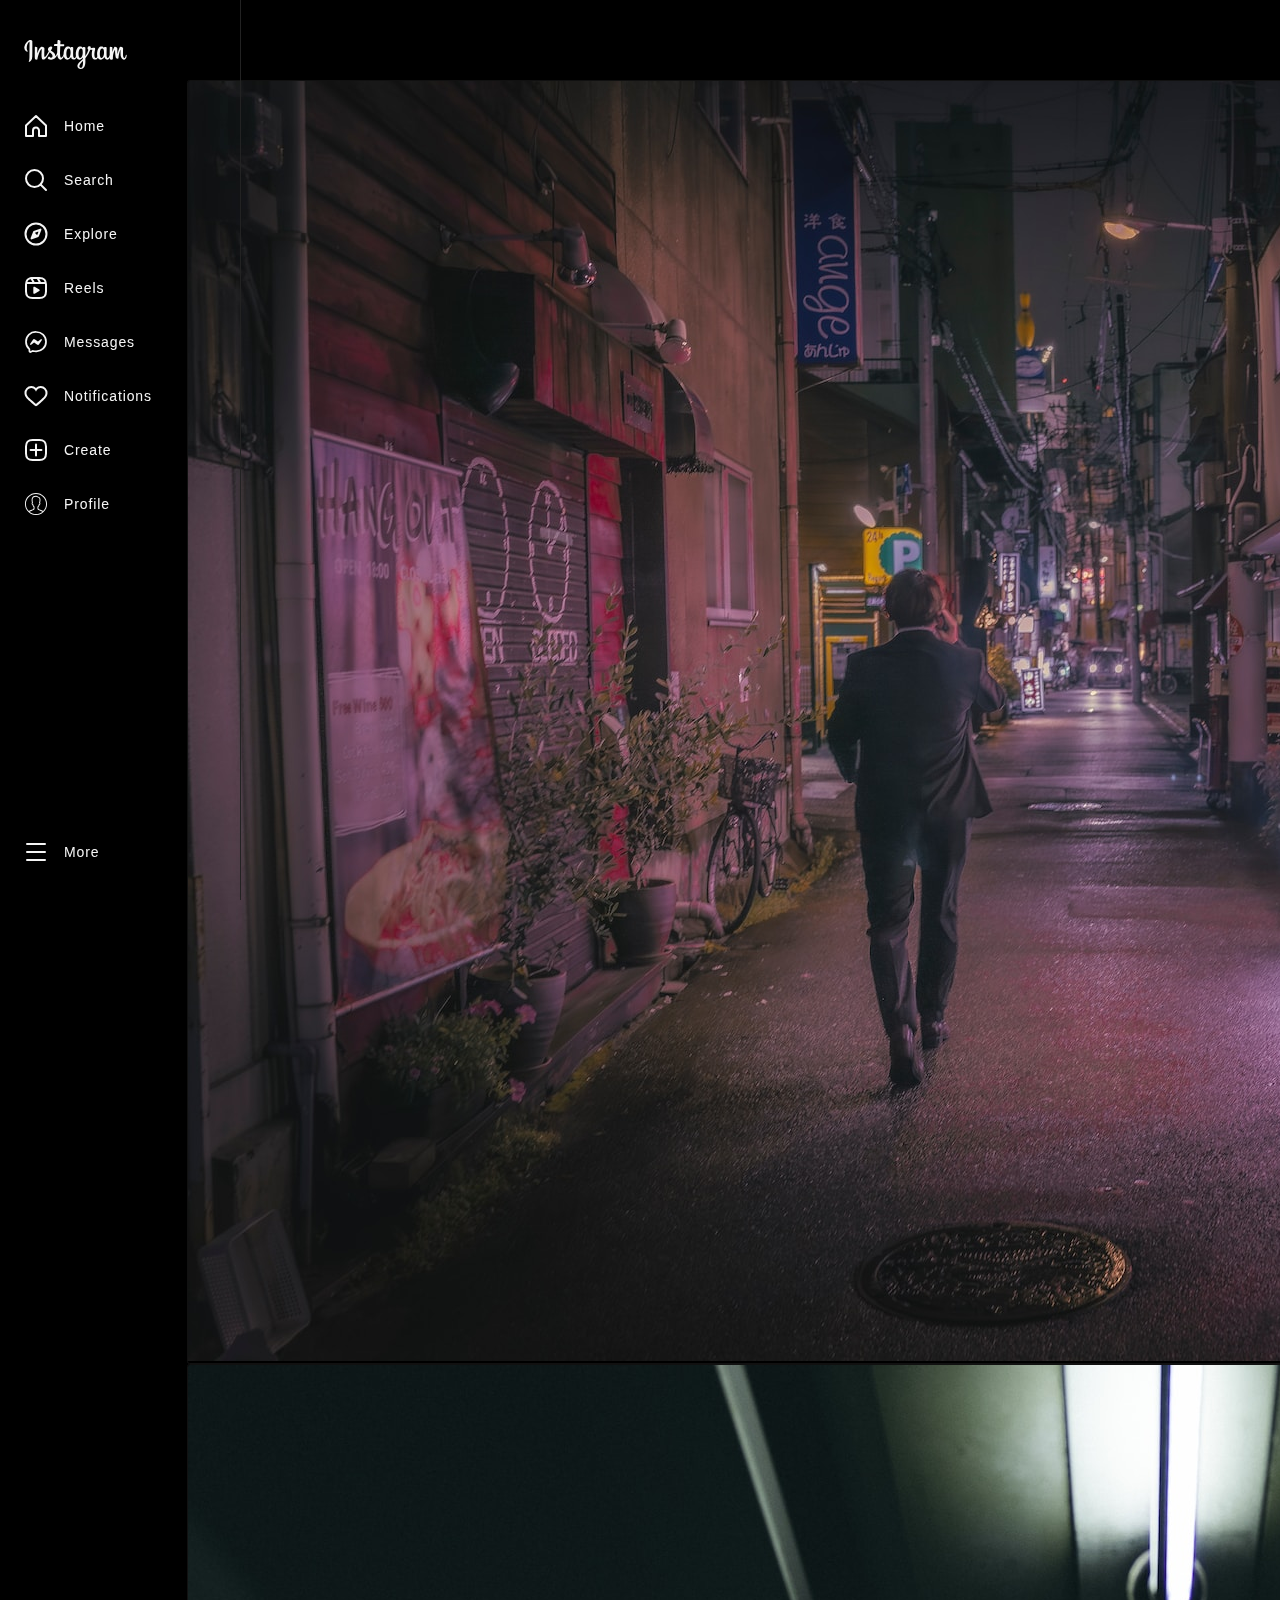
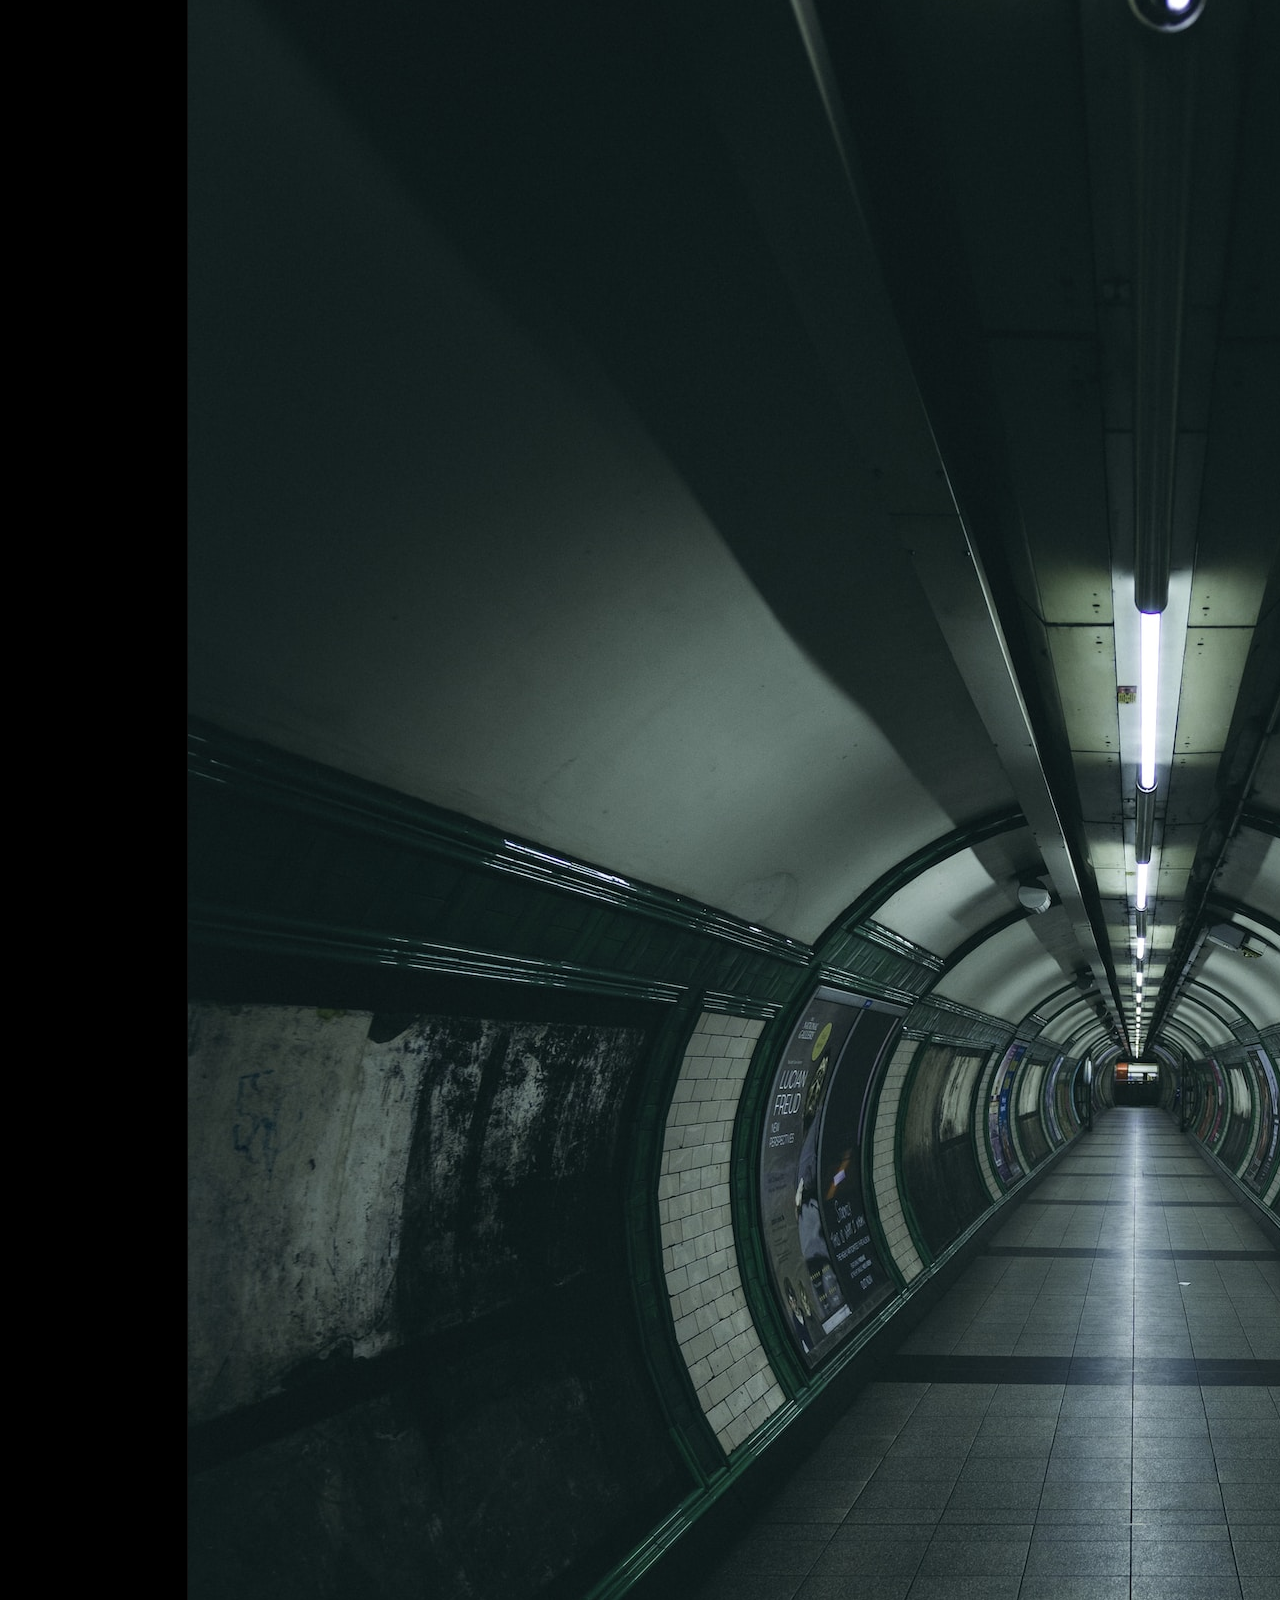
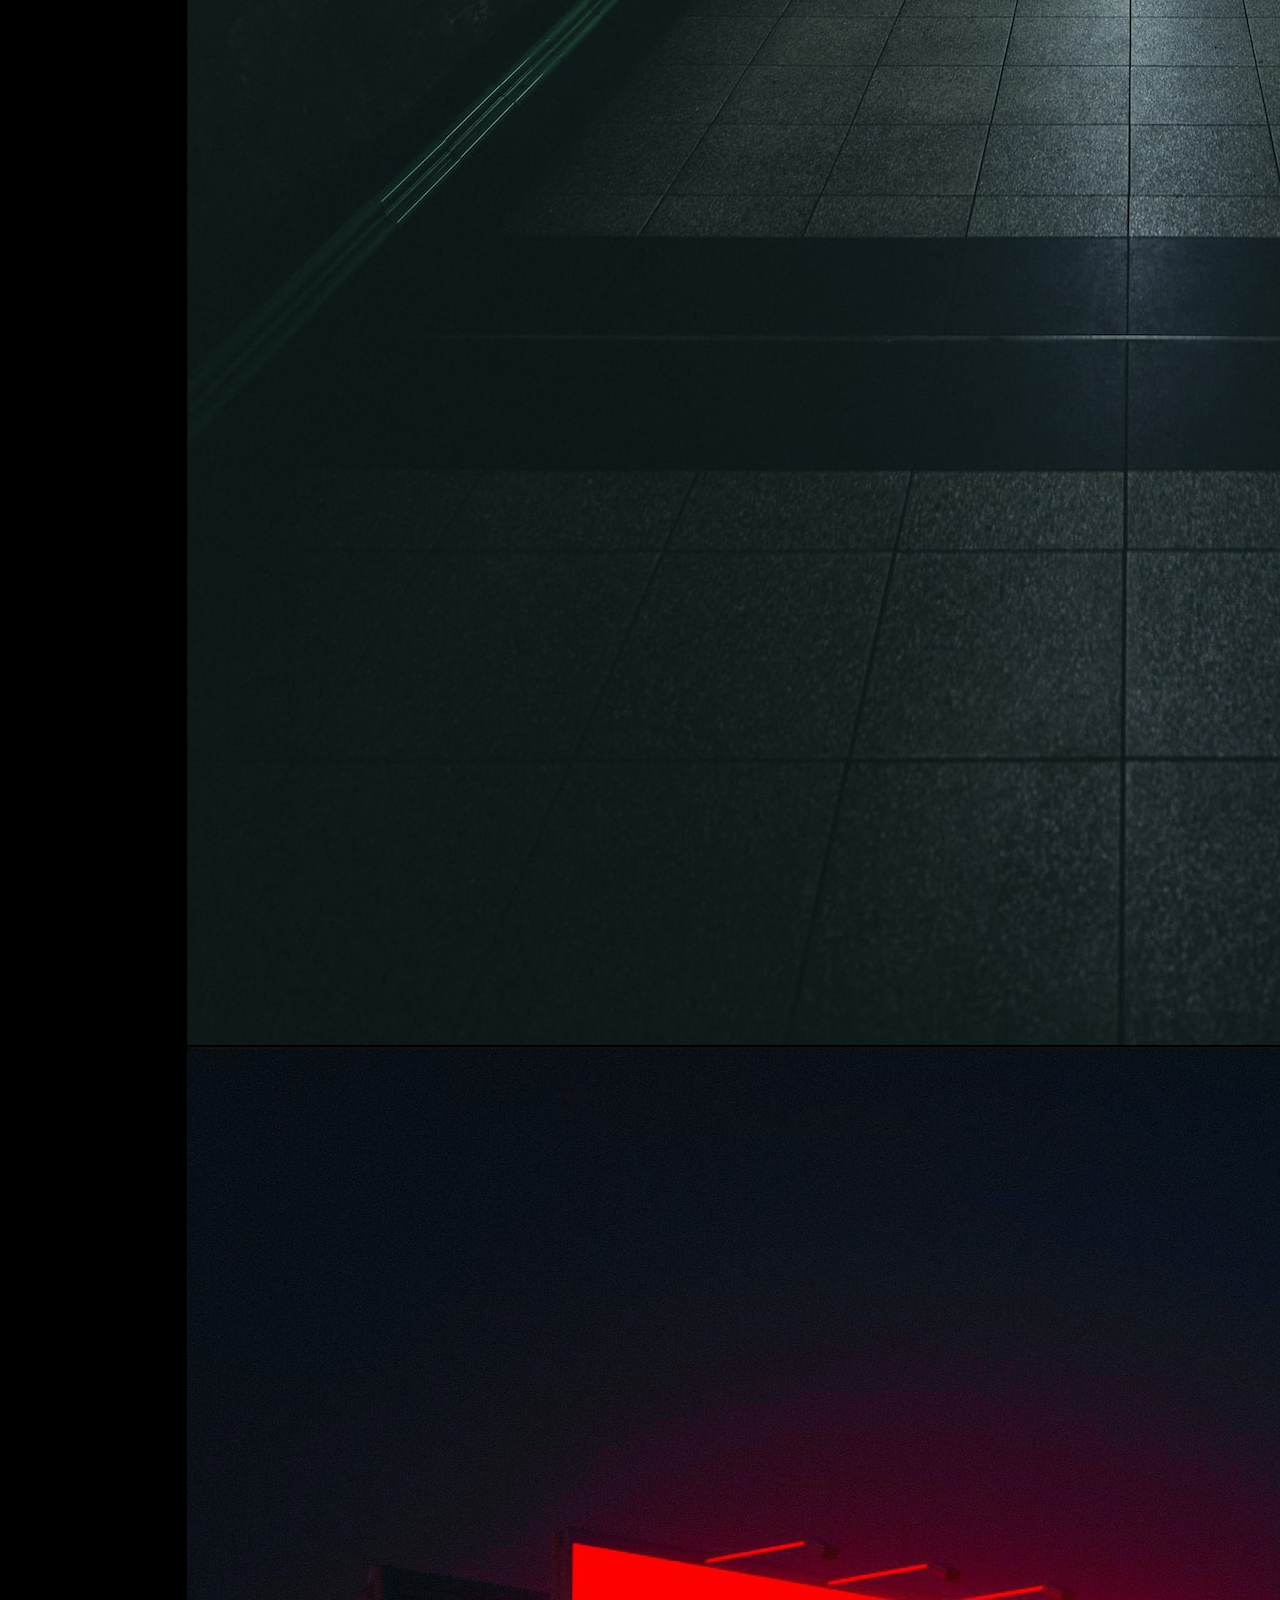
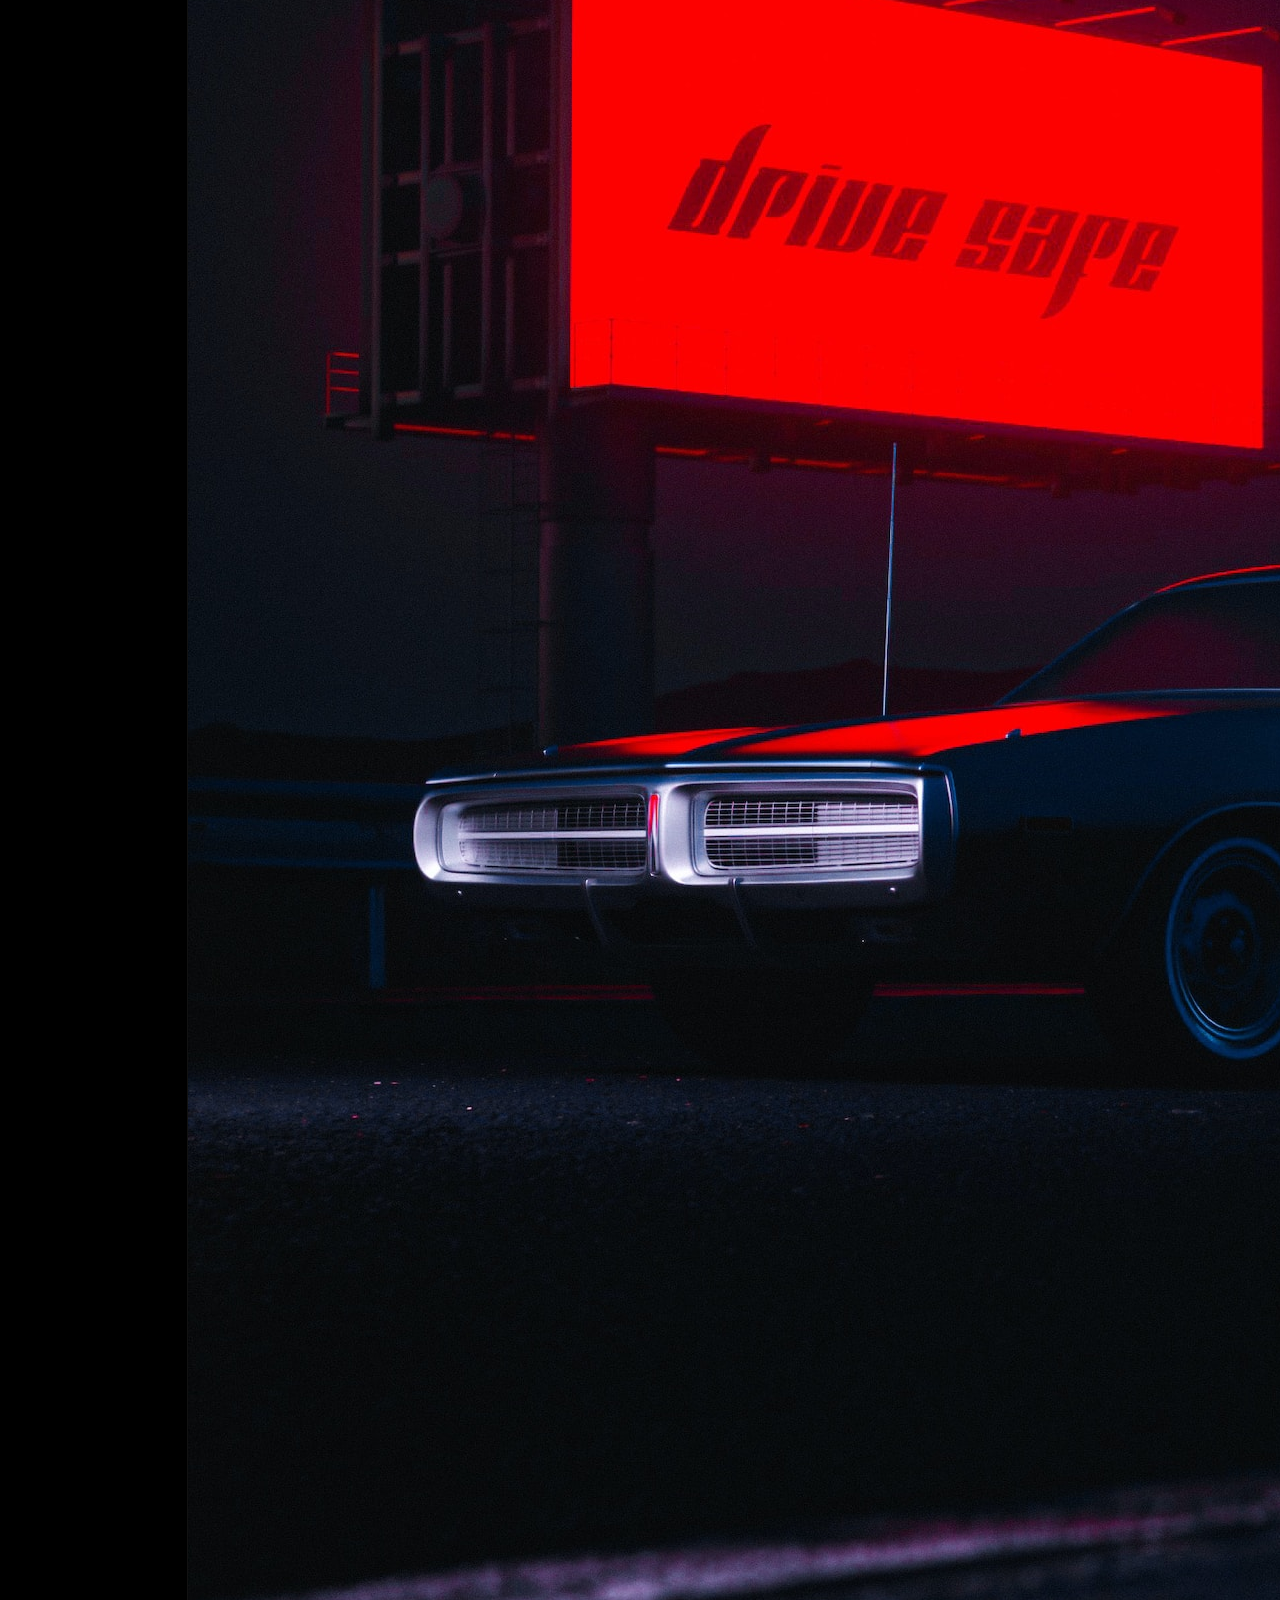
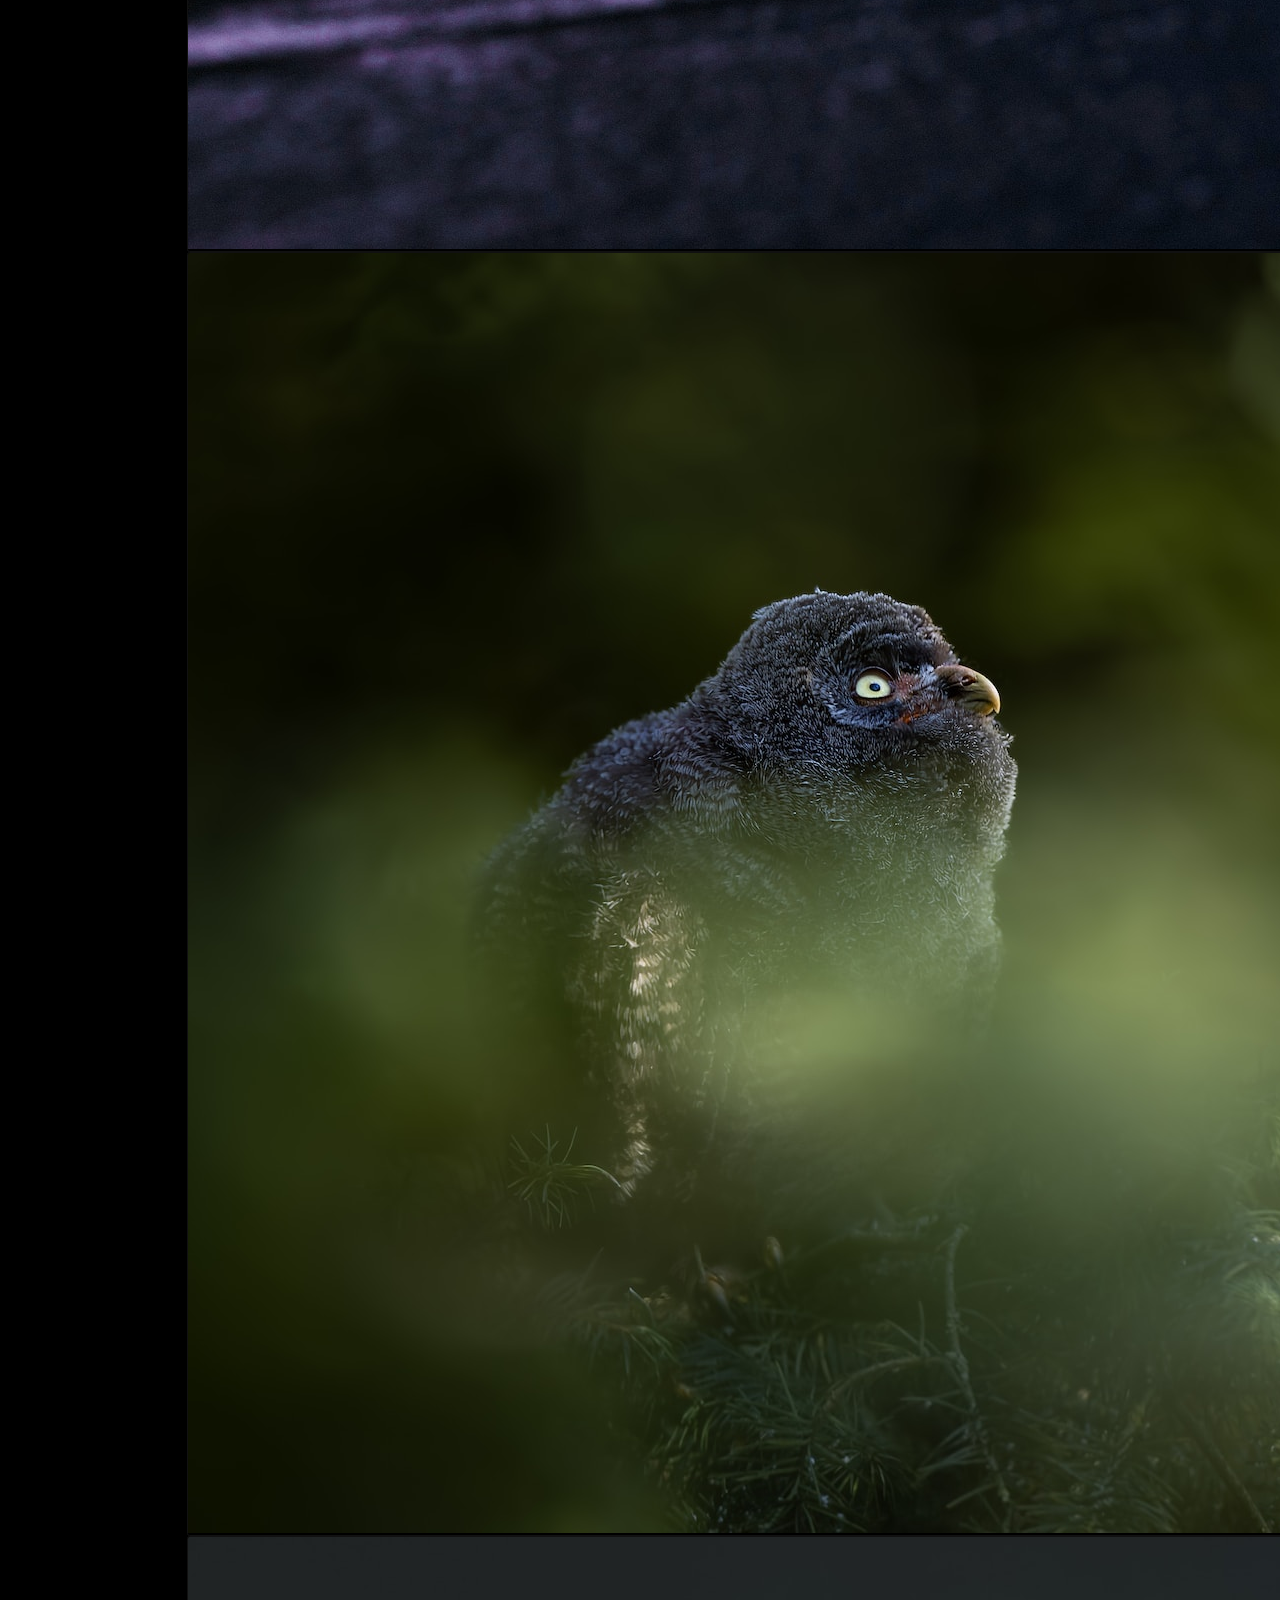
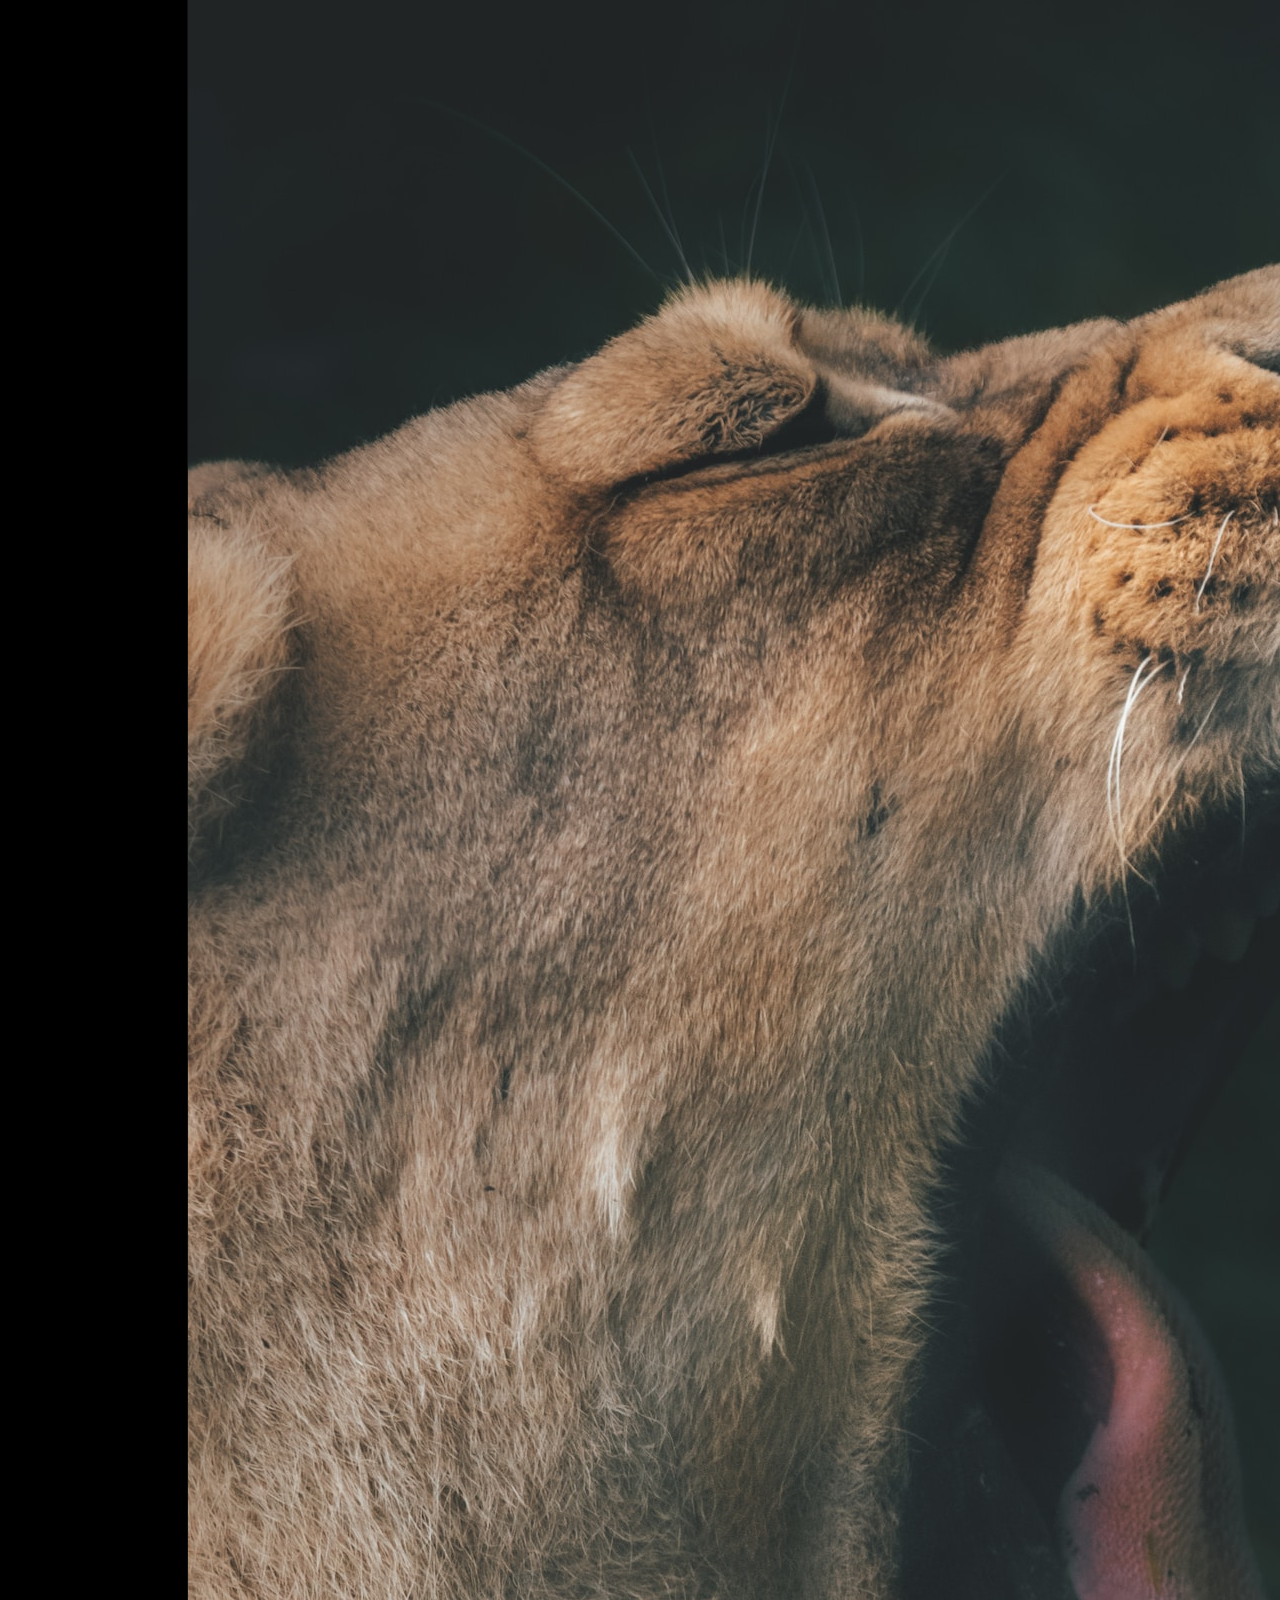
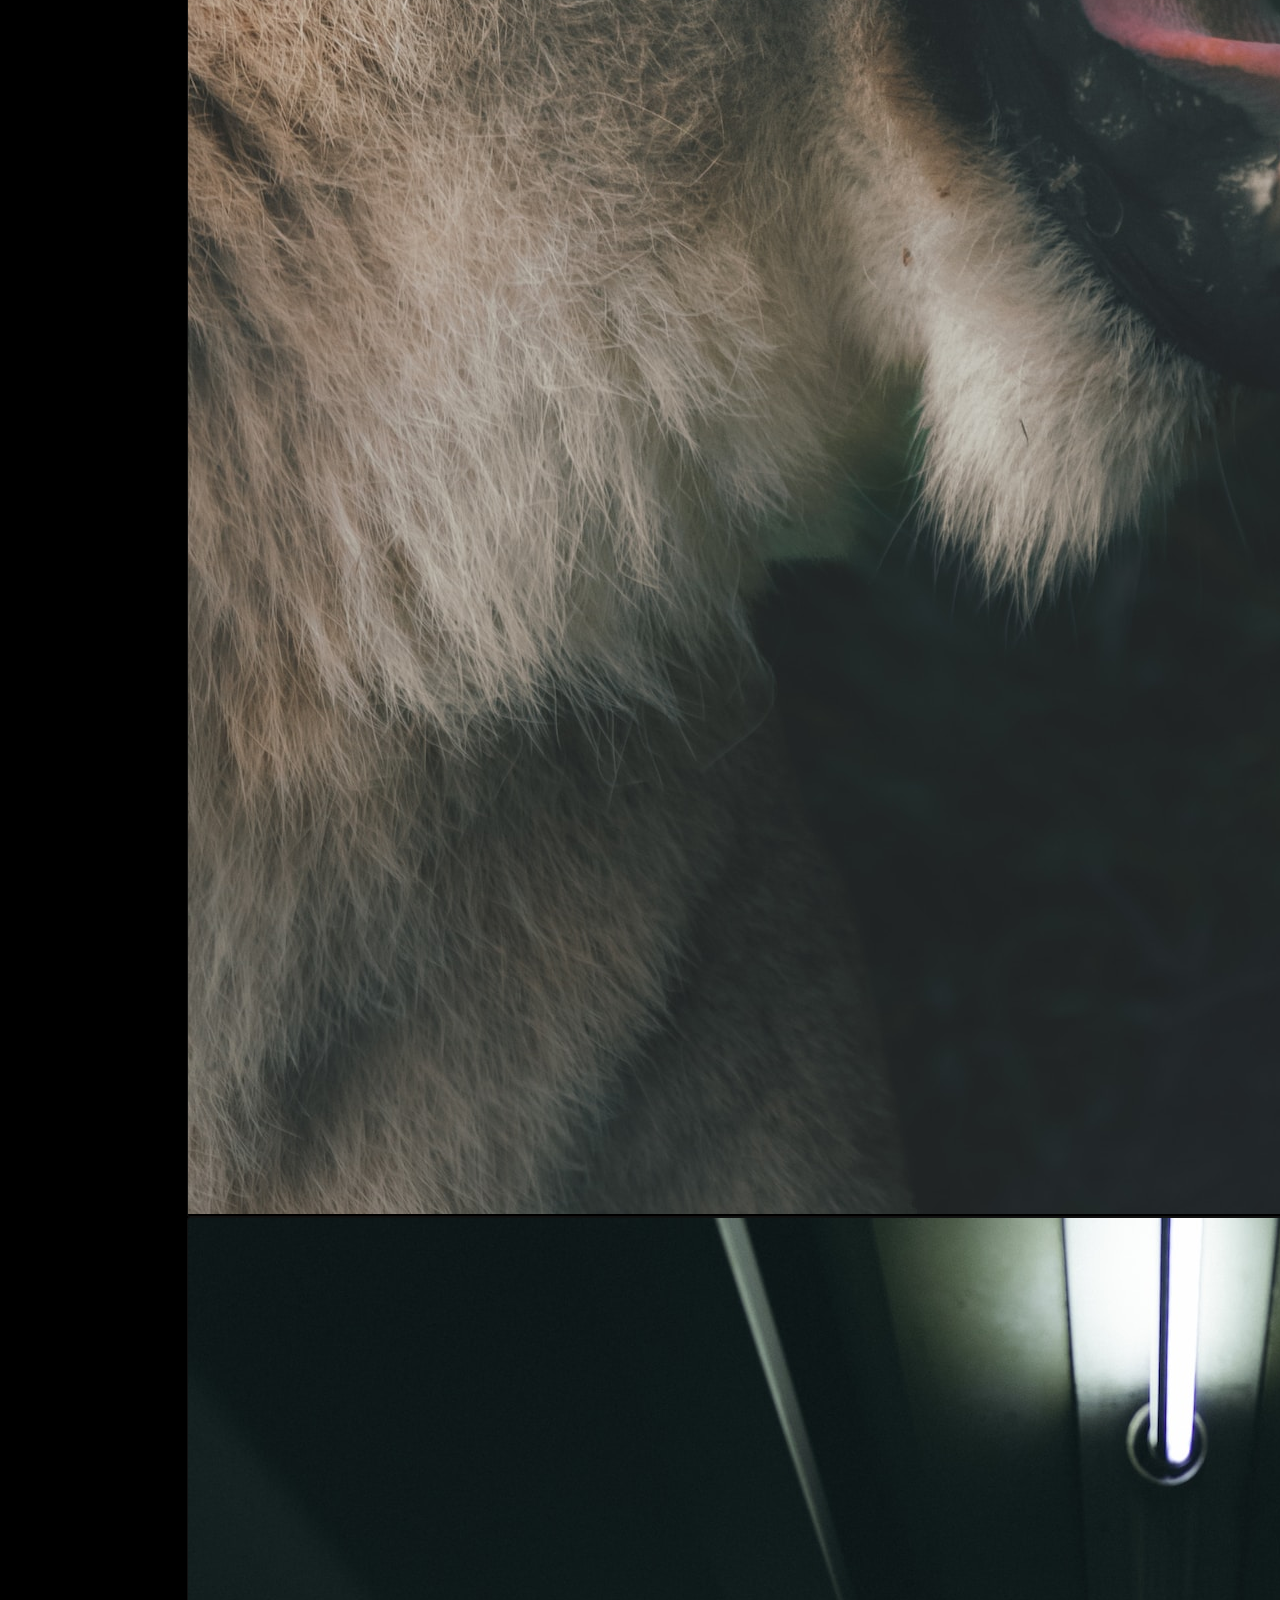
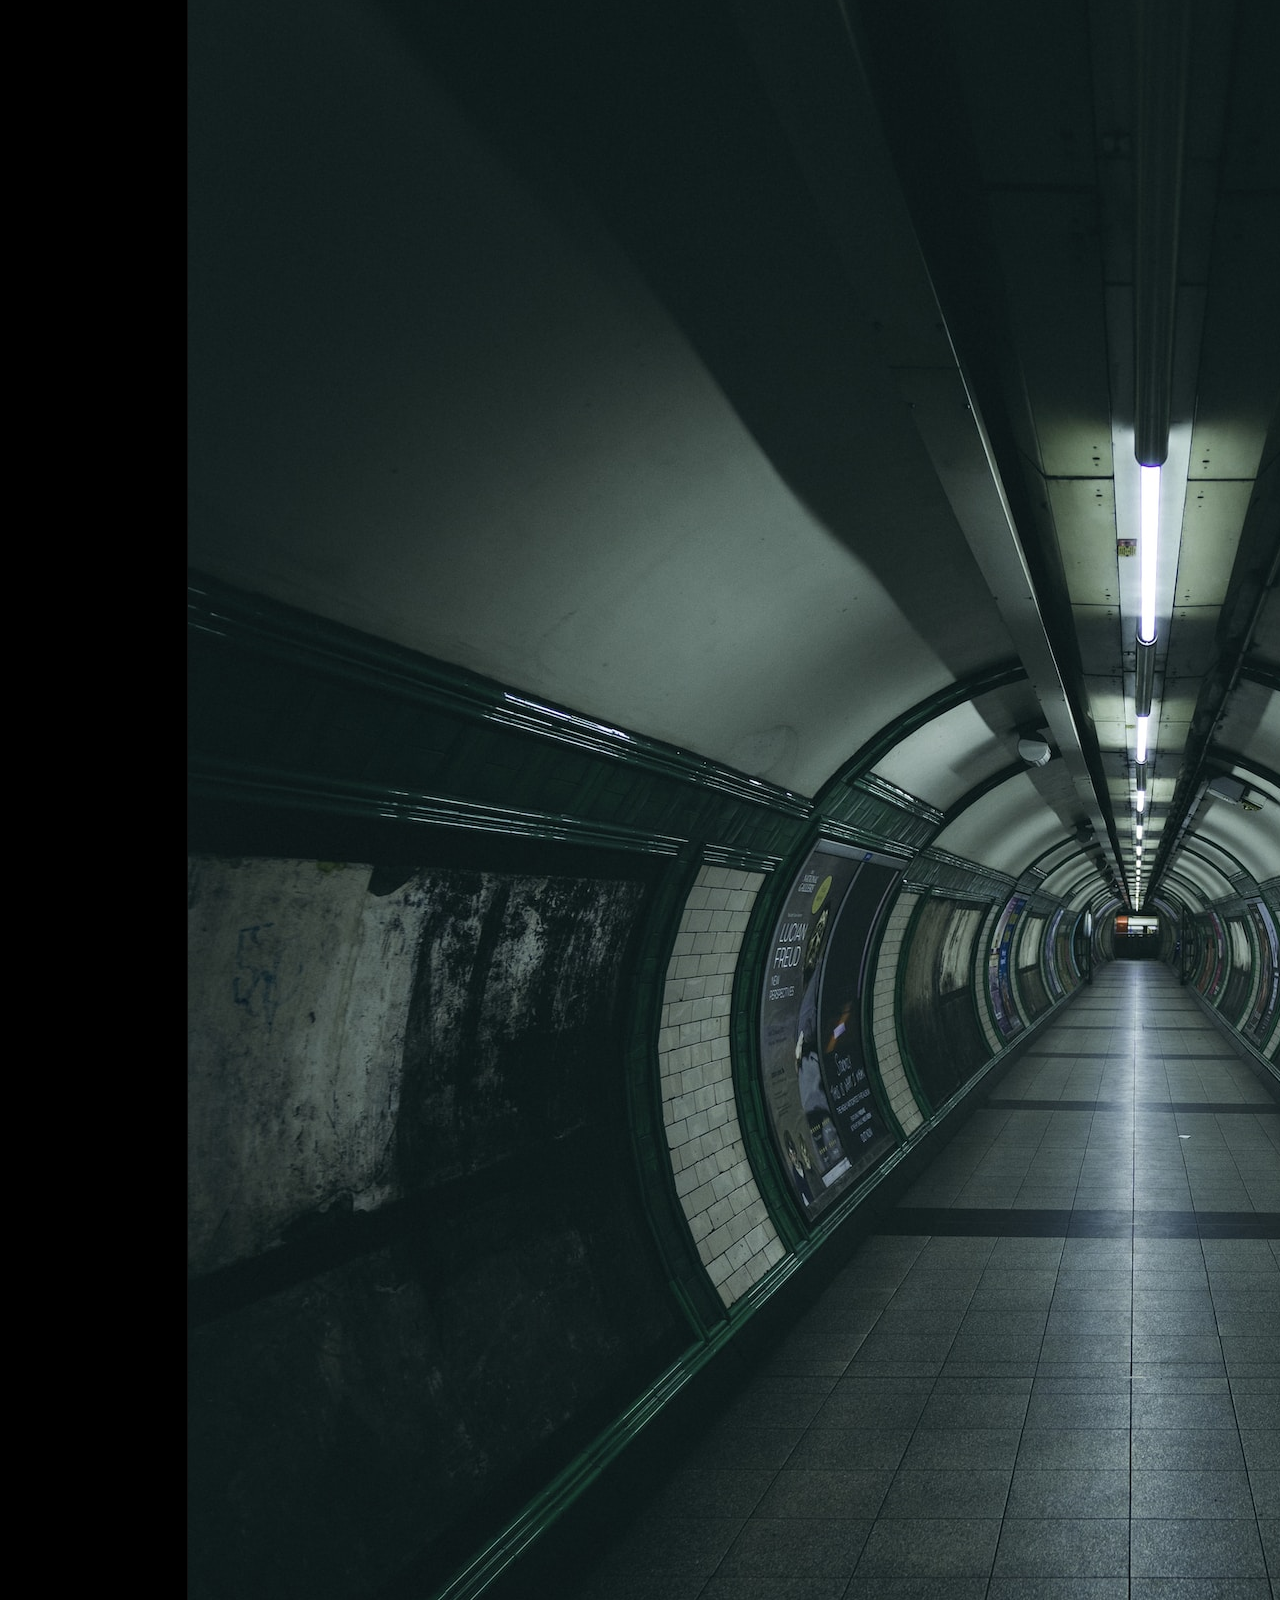
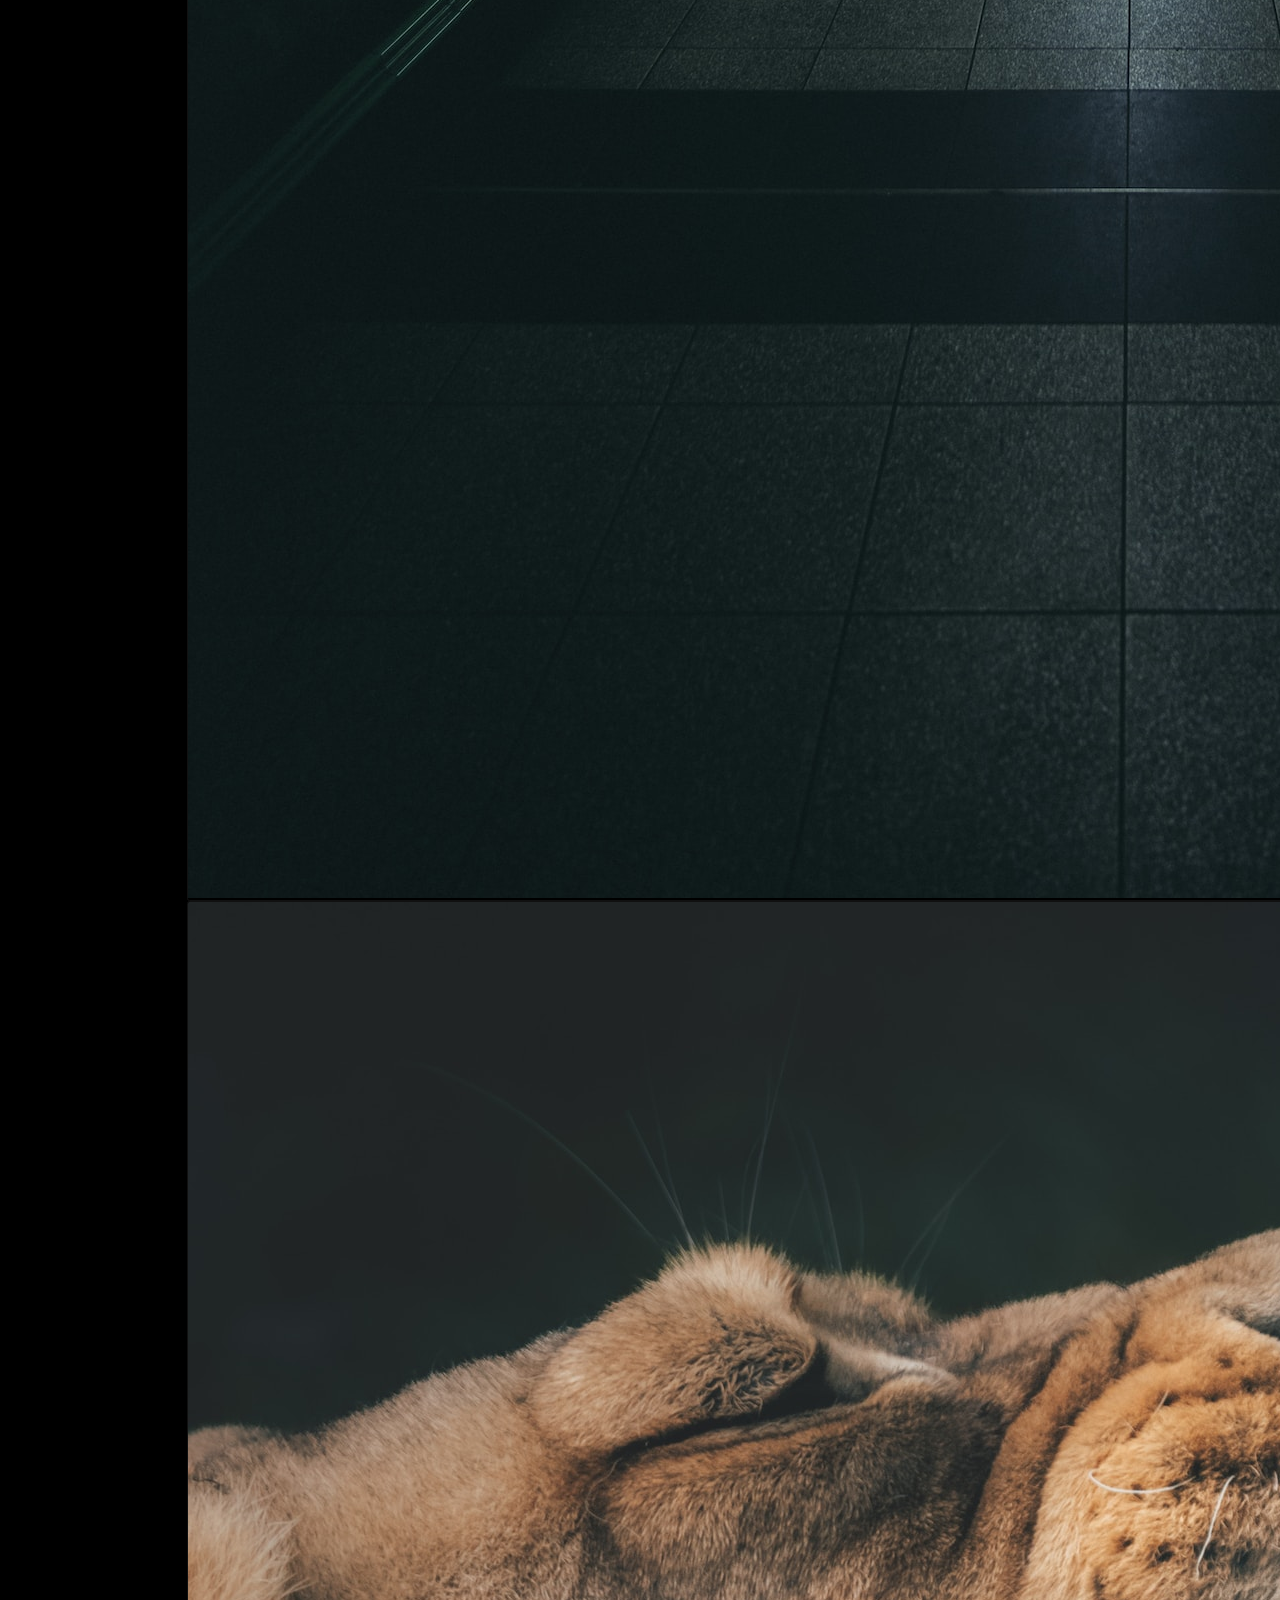
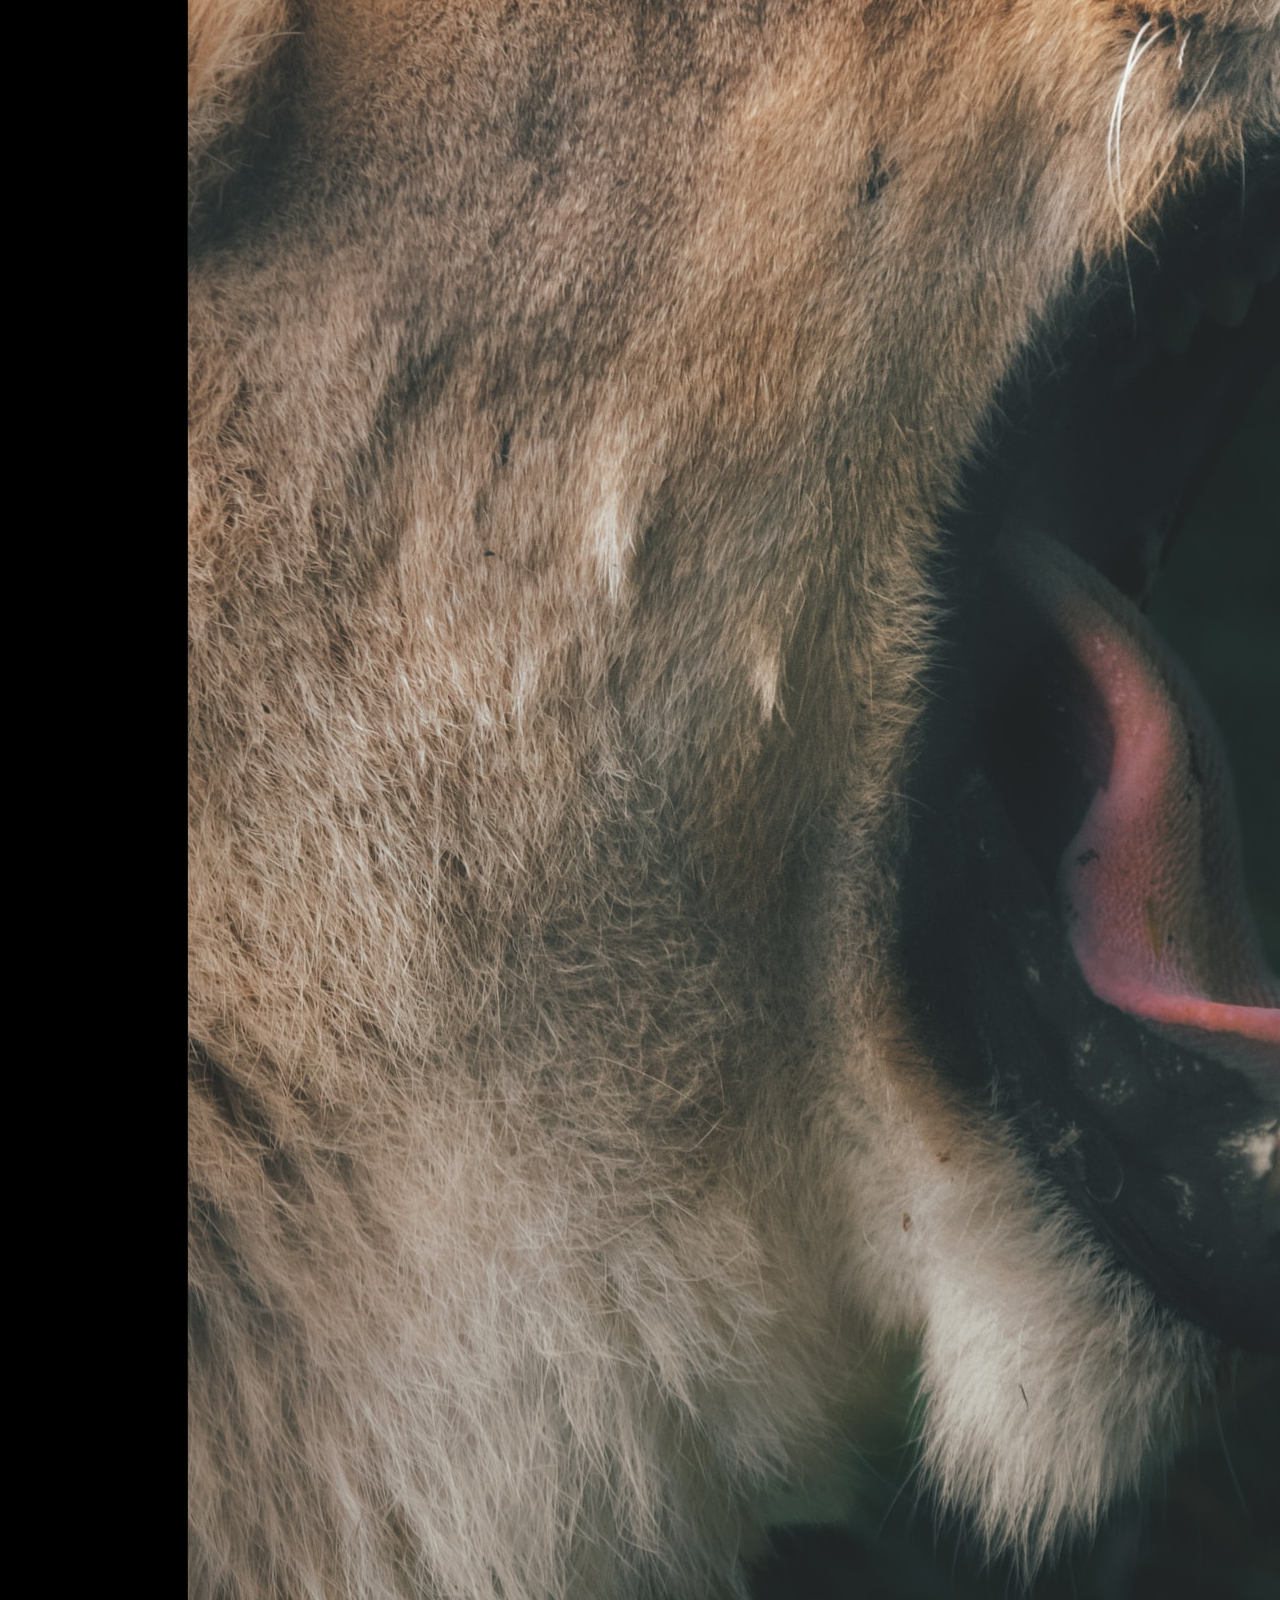
==== commit 177a77ed: "Add files via upload" ====
--- a/explore_component.html
+++ b/explore_component.html
@@ -1,135 +1,331 @@
+<!-- Complete the css and etc -->
 <!DOCTYPE html>
 <html lang="en">
   <head>
     <meta charset="UTF-8" />
     <meta http-equiv="X-UA-Compatible" content="IE=edge" />
     <meta name="viewport" content="width=device-width, initial-scale=1.0" />
+    <link rel="stylesheet" href="css/profile_component.css" />
+    <link rel="stylesheet" href="css/homepage.css" />
+    <link rel="stylesheet" href="css/styles.css" />
+    <link rel="stylesheet" href="css/explore.css" />
     <title>Document</title>
   </head>
   <body>
-    <div class="left-tray">
-      <div class="Instagram-logo">
-        <svg
-          aria-label="Instagram"
-          class="_ab6-"
-          color="rgb(245, 245, 245)"
-          fill="rgb(245, 245, 245)"
-          height="29"
-          role="img"
-          viewBox="32 4 113 32"
-          width="103"
-        >
-          <path
-            clip-rule="evenodd"
-            d="M37.82 4.11c-2.32.97-4.86 3.7-5.66 7.13-1.02 4.34 3.21 6.17 3.56 5.57.4-.7-.76-.94-1-3.2-.3-2.9 1.05-6.16 2.75-7.58.32-.27.3.1.3.78l-.06 14.46c0 3.1-.13 4.07-.36 5.04-.23.98-.6 1.64-.33 1.9.32.28 1.68-.4 2.46-1.5a8.13 8.13 0 0 0 1.33-4.58c.07-2.06.06-5.33.07-7.19 0-1.7.03-6.71-.03-9.72-.02-.74-2.07-1.51-3.03-1.1Zm82.13 14.48a9.42 9.42 0 0 1-.88 3.75c-.85 1.72-2.63 2.25-3.39-.22-.4-1.34-.43-3.59-.13-5.47.3-1.9 1.14-3.35 2.53-3.22 1.38.13 2.02 1.9 1.87 5.16ZM96.8 28.57c-.02 2.67-.44 5.01-1.34 5.7-1.29.96-3 .23-2.65-1.72.31-1.72 1.8-3.48 4-5.64l-.01 1.66Zm-.35-10a10.56 10.56 0 0 1-.88 3.77c-.85 1.72-2.64 2.25-3.39-.22-.5-1.69-.38-3.87-.13-5.25.33-1.78 1.12-3.44 2.53-3.44 1.38 0 2.06 1.5 1.87 5.14Zm-13.41-.02a9.54 9.54 0 0 1-.87 3.8c-.88 1.7-2.63 2.24-3.4-.23-.55-1.77-.36-4.2-.13-5.5.34-1.95 1.2-3.32 2.53-3.2 1.38.14 2.04 1.9 1.87 5.13Zm61.45 1.81c-.33 0-.49.35-.61.93-.44 2.02-.9 2.48-1.5 2.48-.66 0-1.26-1-1.42-3-.12-1.58-.1-4.48.06-7.37.03-.59-.14-1.17-1.73-1.75-.68-.25-1.68-.62-2.17.58a29.65 29.65 0 0 0-2.08 7.14c0 .06-.08.07-.1-.06-.07-.87-.26-2.46-.28-5.79 0-.65-.14-1.2-.86-1.65-.47-.3-1.88-.81-2.4-.2-.43.5-.94 1.87-1.47 3.48l-.74 2.2.01-4.88c0-.5-.34-.67-.45-.7a9.54 9.54 0 0 0-1.8-.37c-.48 0-.6.27-.6.67 0 .05-.08 4.65-.08 7.87v.46c-.27 1.48-1.14 3.49-2.09 3.49s-1.4-.84-1.4-4.68c0-2.24.07-3.21.1-4.83.02-.94.06-1.65.06-1.81-.01-.5-.87-.75-1.27-.85-.4-.09-.76-.13-1.03-.11-.4.02-.67.27-.67.62v.55a3.71 3.71 0 0 0-1.83-1.49c-1.44-.43-2.94-.05-4.07 1.53a9.31 9.31 0 0 0-1.66 4.73c-.16 1.5-.1 3.01.17 4.3-.33 1.44-.96 2.04-1.64 2.04-.99 0-1.7-1.62-1.62-4.4.06-1.84.42-3.13.82-4.99.17-.8.04-1.2-.31-1.6-.32-.37-1-.56-1.99-.33-.7.16-1.7.34-2.6.47 0 0 .05-.21.1-.6.23-2.03-1.98-1.87-2.69-1.22-.42.39-.7.84-.82 1.67-.17 1.3.9 1.91.9 1.91a22.22 22.22 0 0 1-3.4 7.23v-.7c-.01-3.36.03-6 .05-6.95.02-.94.06-1.63.06-1.8 0-.36-.22-.5-.66-.67-.4-.16-.86-.26-1.34-.3-.6-.05-.97.27-.96.65v.52a3.7 3.7 0 0 0-1.84-1.49c-1.44-.43-2.94-.05-4.07 1.53a10.1 10.1 0 0 0-1.66 4.72c-.15 1.57-.13 2.9.09 4.04-.23 1.13-.89 2.3-1.63 2.3-.95 0-1.5-.83-1.5-4.67 0-2.24.07-3.21.1-4.83.02-.94.06-1.65.06-1.81 0-.5-.87-.75-1.27-.85-.42-.1-.79-.13-1.06-.1-.37.02-.63.35-.63.6v.56a3.7 3.7 0 0 0-1.84-1.49c-1.44-.43-2.93-.04-4.07 1.53-.75 1.03-1.35 2.17-1.66 4.7a15.8 15.8 0 0 0-.12 2.04c-.3 1.81-1.61 3.9-2.68 3.9-.63 0-1.23-1.21-1.23-3.8 0-3.45.22-8.36.25-8.83l1.62-.03c.68 0 1.29.01 2.19-.04.45-.02.88-1.64.42-1.84-.21-.09-1.7-.17-2.3-.18-.5-.01-1.88-.11-1.88-.11s.13-3.26.16-3.6c.02-.3-.35-.44-.57-.53a7.77 7.77 0 0 0-1.53-.44c-.76-.15-1.1 0-1.17.64-.1.97-.15 3.82-.15 3.82-.56 0-2.47-.11-3.02-.11-.52 0-1.08 2.22-.36 2.25l3.2.09-.03 6.53v.47c-.53 2.73-2.37 4.2-2.37 4.2.4-1.8-.42-3.15-1.87-4.3-.54-.42-1.6-1.22-2.79-2.1 0 0 .69-.68 1.3-2.04.43-.96.45-2.06-.61-2.3-1.75-.41-3.2.87-3.63 2.25a2.61 2.61 0 0 0 .5 2.66l.15.19c-.4.76-.94 1.78-1.4 2.58-1.27 2.2-2.24 3.95-2.97 3.95-.58 0-.57-1.77-.57-3.43 0-1.43.1-3.58.19-5.8.03-.74-.34-1.16-.96-1.54a4.33 4.33 0 0 0-1.64-.69c-.7 0-2.7.1-4.6 5.57-.23.69-.7 1.94-.7 1.94l.04-6.57c0-.16-.08-.3-.27-.4a4.68 4.68 0 0 0-1.93-.54c-.36 0-.54.17-.54.5l-.07 10.3c0 .78.02 1.69.1 2.09.08.4.2.72.36.91.15.2.33.34.62.4.28.06 1.78.25 1.86-.32.1-.69.1-1.43.89-4.2 1.22-4.31 2.82-6.42 3.58-7.16.13-.14.28-.14.27.07l-.22 5.32c-.2 5.37.78 6.36 2.17 6.36 1.07 0 2.58-1.06 4.2-3.74l2.7-4.5 1.58 1.46c1.28 1.2 1.7 2.36 1.42 3.45-.21.83-1.02 1.7-2.44.86-.42-.25-.6-.44-1.01-.71-.23-.15-.57-.2-.78-.04-.53.4-.84.92-1.01 1.55-.17.61.45.94 1.09 1.22.55.25 1.74.47 2.5.5 2.94.1 5.3-1.42 6.94-5.34.3 3.38 1.55 5.3 3.72 5.3 1.45 0 2.91-1.88 3.55-3.72.18.75.45 1.4.8 1.96 1.68 2.65 4.93 2.07 6.56-.18.5-.69.58-.94.58-.94a3.07 3.07 0 0 0 2.94 2.87c1.1 0 2.23-.52 3.03-2.31.09.2.2.38.3.56 1.68 2.65 4.93 2.07 6.56-.18l.2-.28.05 1.4-1.5 1.37c-2.52 2.3-4.44 4.05-4.58 6.09-.18 2.6 1.93 3.56 3.53 3.69a4.5 4.5 0 0 0 4.04-2.11c.78-1.15 1.3-3.63 1.26-6.08l-.06-3.56a28.55 28.55 0 0 0 5.42-9.44s.93.01 1.92-.05c.32-.02.41.04.35.27-.07.28-1.25 4.84-.17 7.88.74 2.08 2.4 2.75 3.4 2.75 1.15 0 2.26-.87 2.85-2.17l.23.42c1.68 2.65 4.92 2.07 6.56-.18.37-.5.58-.94.58-.94.36 2.2 2.07 2.88 3.05 2.88 1.02 0 2-.42 2.78-2.28.03.82.08 1.49.16 1.7.05.13.34.3.56.37.93.34 1.88.18 2.24.11.24-.05.43-.25.46-.75.07-1.33.03-3.56.43-5.21.67-2.79 1.3-3.87 1.6-4.4.17-.3.36-.35.37-.03.01.64.04 2.52.3 5.05.2 1.86.46 2.96.65 3.3.57 1 1.27 1.05 1.83 1.05.36 0 1.12-.1 1.05-.73-.03-.31.02-2.22.7-4.96.43-1.79 1.15-3.4 1.41-4 .1-.21.15-.04.15 0-.06 1.22-.18 5.25.32 7.46.68 2.98 2.65 3.32 3.34 3.32 1.47 0 2.67-1.12 3.07-4.05.1-.7-.05-1.25-.48-1.25Z"
-            fill="currentColor"
-            fill-rule="evenodd"
-          ></path>
-        </svg>
-      </div>
-      <nav class="navigation">
-        <div class="nav-home">
+    <div class="main">
+      <div class="left-tray">
+        <div class="Instagram-logo">
+          <svg
+            aria-label="Instagram"
+            class="_ab6-"
+            color="rgb(245, 245, 245)"
+            fill="rgb(245, 245, 245)"
+            height="29"
+            role="img"
+            viewBox="32 4 113 32"
+            width="103"
+          >
+            <path
+              clip-rule="evenodd"
+              d="M37.82 4.11c-2.32.97-4.86 3.7-5.66 7.13-1.02 4.34 3.21 6.17 3.56 5.57.4-.7-.76-.94-1-3.2-.3-2.9 1.05-6.16 2.75-7.58.32-.27.3.1.3.78l-.06 14.46c0 3.1-.13 4.07-.36 5.04-.23.98-.6 1.64-.33 1.9.32.28 1.68-.4 2.46-1.5a8.13 8.13 0 0 0 1.33-4.58c.07-2.06.06-5.33.07-7.19 0-1.7.03-6.71-.03-9.72-.02-.74-2.07-1.51-3.03-1.1Zm82.13 14.48a9.42 9.42 0 0 1-.88 3.75c-.85 1.72-2.63 2.25-3.39-.22-.4-1.34-.43-3.59-.13-5.47.3-1.9 1.14-3.35 2.53-3.22 1.38.13 2.02 1.9 1.87 5.16ZM96.8 28.57c-.02 2.67-.44 5.01-1.34 5.7-1.29.96-3 .23-2.65-1.72.31-1.72 1.8-3.48 4-5.64l-.01 1.66Zm-.35-10a10.56 10.56 0 0 1-.88 3.77c-.85 1.72-2.64 2.25-3.39-.22-.5-1.69-.38-3.87-.13-5.25.33-1.78 1.12-3.44 2.53-3.44 1.38 0 2.06 1.5 1.87 5.14Zm-13.41-.02a9.54 9.54 0 0 1-.87 3.8c-.88 1.7-2.63 2.24-3.4-.23-.55-1.77-.36-4.2-.13-5.5.34-1.95 1.2-3.32 2.53-3.2 1.38.14 2.04 1.9 1.87 5.13Zm61.45 1.81c-.33 0-.49.35-.61.93-.44 2.02-.9 2.48-1.5 2.48-.66 0-1.26-1-1.42-3-.12-1.58-.1-4.48.06-7.37.03-.59-.14-1.17-1.73-1.75-.68-.25-1.68-.62-2.17.58a29.65 29.65 0 0 0-2.08 7.14c0 .06-.08.07-.1-.06-.07-.87-.26-2.46-.28-5.79 0-.65-.14-1.2-.86-1.65-.47-.3-1.88-.81-2.4-.2-.43.5-.94 1.87-1.47 3.48l-.74 2.2.01-4.88c0-.5-.34-.67-.45-.7a9.54 9.54 0 0 0-1.8-.37c-.48 0-.6.27-.6.67 0 .05-.08 4.65-.08 7.87v.46c-.27 1.48-1.14 3.49-2.09 3.49s-1.4-.84-1.4-4.68c0-2.24.07-3.21.1-4.83.02-.94.06-1.65.06-1.81-.01-.5-.87-.75-1.27-.85-.4-.09-.76-.13-1.03-.11-.4.02-.67.27-.67.62v.55a3.71 3.71 0 0 0-1.83-1.49c-1.44-.43-2.94-.05-4.07 1.53a9.31 9.31 0 0 0-1.66 4.73c-.16 1.5-.1 3.01.17 4.3-.33 1.44-.96 2.04-1.64 2.04-.99 0-1.7-1.62-1.62-4.4.06-1.84.42-3.13.82-4.99.17-.8.04-1.2-.31-1.6-.32-.37-1-.56-1.99-.33-.7.16-1.7.34-2.6.47 0 0 .05-.21.1-.6.23-2.03-1.98-1.87-2.69-1.22-.42.39-.7.84-.82 1.67-.17 1.3.9 1.91.9 1.91a22.22 22.22 0 0 1-3.4 7.23v-.7c-.01-3.36.03-6 .05-6.95.02-.94.06-1.63.06-1.8 0-.36-.22-.5-.66-.67-.4-.16-.86-.26-1.34-.3-.6-.05-.97.27-.96.65v.52a3.7 3.7 0 0 0-1.84-1.49c-1.44-.43-2.94-.05-4.07 1.53a10.1 10.1 0 0 0-1.66 4.72c-.15 1.57-.13 2.9.09 4.04-.23 1.13-.89 2.3-1.63 2.3-.95 0-1.5-.83-1.5-4.67 0-2.24.07-3.21.1-4.83.02-.94.06-1.65.06-1.81 0-.5-.87-.75-1.27-.85-.42-.1-.79-.13-1.06-.1-.37.02-.63.35-.63.6v.56a3.7 3.7 0 0 0-1.84-1.49c-1.44-.43-2.93-.04-4.07 1.53-.75 1.03-1.35 2.17-1.66 4.7a15.8 15.8 0 0 0-.12 2.04c-.3 1.81-1.61 3.9-2.68 3.9-.63 0-1.23-1.21-1.23-3.8 0-3.45.22-8.36.25-8.83l1.62-.03c.68 0 1.29.01 2.19-.04.45-.02.88-1.64.42-1.84-.21-.09-1.7-.17-2.3-.18-.5-.01-1.88-.11-1.88-.11s.13-3.26.16-3.6c.02-.3-.35-.44-.57-.53a7.77 7.77 0 0 0-1.53-.44c-.76-.15-1.1 0-1.17.64-.1.97-.15 3.82-.15 3.82-.56 0-2.47-.11-3.02-.11-.52 0-1.08 2.22-.36 2.25l3.2.09-.03 6.53v.47c-.53 2.73-2.37 4.2-2.37 4.2.4-1.8-.42-3.15-1.87-4.3-.54-.42-1.6-1.22-2.79-2.1 0 0 .69-.68 1.3-2.04.43-.96.45-2.06-.61-2.3-1.75-.41-3.2.87-3.63 2.25a2.61 2.61 0 0 0 .5 2.66l.15.19c-.4.76-.94 1.78-1.4 2.58-1.27 2.2-2.24 3.95-2.97 3.95-.58 0-.57-1.77-.57-3.43 0-1.43.1-3.58.19-5.8.03-.74-.34-1.16-.96-1.54a4.33 4.33 0 0 0-1.64-.69c-.7 0-2.7.1-4.6 5.57-.23.69-.7 1.94-.7 1.94l.04-6.57c0-.16-.08-.3-.27-.4a4.68 4.68 0 0 0-1.93-.54c-.36 0-.54.17-.54.5l-.07 10.3c0 .78.02 1.69.1 2.09.08.4.2.72.36.91.15.2.33.34.62.4.28.06 1.78.25 1.86-.32.1-.69.1-1.43.89-4.2 1.22-4.31 2.82-6.42 3.58-7.16.13-.14.28-.14.27.07l-.22 5.32c-.2 5.37.78 6.36 2.17 6.36 1.07 0 2.58-1.06 4.2-3.74l2.7-4.5 1.58 1.46c1.28 1.2 1.7 2.36 1.42 3.45-.21.83-1.02 1.7-2.44.86-.42-.25-.6-.44-1.01-.71-.23-.15-.57-.2-.78-.04-.53.4-.84.92-1.01 1.55-.17.61.45.94 1.09 1.22.55.25 1.74.47 2.5.5 2.94.1 5.3-1.42 6.94-5.34.3 3.38 1.55 5.3 3.72 5.3 1.45 0 2.91-1.88 3.55-3.72.18.75.45 1.4.8 1.96 1.68 2.65 4.93 2.07 6.56-.18.5-.69.58-.94.58-.94a3.07 3.07 0 0 0 2.94 2.87c1.1 0 2.23-.52 3.03-2.31.09.2.2.38.3.56 1.68 2.65 4.93 2.07 6.56-.18l.2-.28.05 1.4-1.5 1.37c-2.52 2.3-4.44 4.05-4.58 6.09-.18 2.6 1.93 3.56 3.53 3.69a4.5 4.5 0 0 0 4.04-2.11c.78-1.15 1.3-3.63 1.26-6.08l-.06-3.56a28.55 28.55 0 0 0 5.42-9.44s.93.01 1.92-.05c.32-.02.41.04.35.27-.07.28-1.25 4.84-.17 7.88.74 2.08 2.4 2.75 3.4 2.75 1.15 0 2.26-.87 2.85-2.17l.23.42c1.68 2.65 4.92 2.07 6.56-.18.37-.5.58-.94.58-.94.36 2.2 2.07 2.88 3.05 2.88 1.02 0 2-.42 2.78-2.28.03.82.08 1.49.16 1.7.05.13.34.3.56.37.93.34 1.88.18 2.24.11.24-.05.43-.25.46-.75.07-1.33.03-3.56.43-5.21.67-2.79 1.3-3.87 1.6-4.4.17-.3.36-.35.37-.03.01.64.04 2.52.3 5.05.2 1.86.46 2.96.65 3.3.57 1 1.27 1.05 1.83 1.05.36 0 1.12-.1 1.05-.73-.03-.31.02-2.22.7-4.96.43-1.79 1.15-3.4 1.41-4 .1-.21.15-.04.15 0-.06 1.22-.18 5.25.32 7.46.68 2.98 2.65 3.32 3.34 3.32 1.47 0 2.67-1.12 3.07-4.05.1-.7-.05-1.25-.48-1.25Z"
+              fill="currentColor"
+              fill-rule="evenodd"
+            ></path>
+          </svg>
+        </div>
+        <div class="Instagram-small-logo">
+          <svg
+            aria-label="Instagram"
+            class="x1lliihq x1n2onr6"
+            color="rgb(245, 245, 245)"
+            fill="rgb(245, 245, 245)"
+            height="24"
+            role="img"
+            viewBox="0 0 24 24"
+            width="24"
+          >
+            <title>Instagram</title>
+            <path
+              d="M12 2.982c2.937 0 3.285.011 4.445.064a6.087 6.087 0 0 1 2.042.379 3.408 3.408 0 0 1 1.265.823 3.408 3.408 0 0 1 .823 1.265 6.087 6.087 0 0 1 .379 2.042c.053 1.16.064 1.508.064 4.445s-.011 3.285-.064 4.445a6.087 6.087 0 0 1-.379 2.042 3.643 3.643 0 0 1-2.088 2.088 6.087 6.087 0 0 1-2.042.379c-1.16.053-1.508.064-4.445.064s-3.285-.011-4.445-.064a6.087 6.087 0 0 1-2.043-.379 3.408 3.408 0 0 1-1.264-.823 3.408 3.408 0 0 1-.823-1.265 6.087 6.087 0 0 1-.379-2.042c-.053-1.16-.064-1.508-.064-4.445s.011-3.285.064-4.445a6.087 6.087 0 0 1 .379-2.042 3.408 3.408 0 0 1 .823-1.265 3.408 3.408 0 0 1 1.265-.823 6.087 6.087 0 0 1 2.042-.379c1.16-.053 1.508-.064 4.445-.064M12 1c-2.987 0-3.362.013-4.535.066a8.074 8.074 0 0 0-2.67.511 5.392 5.392 0 0 0-1.949 1.27 5.392 5.392 0 0 0-1.269 1.948 8.074 8.074 0 0 0-.51 2.67C1.012 8.638 1 9.013 1 12s.013 3.362.066 4.535a8.074 8.074 0 0 0 .511 2.67 5.392 5.392 0 0 0 1.27 1.949 5.392 5.392 0 0 0 1.948 1.269 8.074 8.074 0 0 0 2.67.51C8.638 22.988 9.013 23 12 23s3.362-.013 4.535-.066a8.074 8.074 0 0 0 2.67-.511 5.625 5.625 0 0 0 3.218-3.218 8.074 8.074 0 0 0 .51-2.67C22.988 15.362 23 14.987 23 12s-.013-3.362-.066-4.535a8.074 8.074 0 0 0-.511-2.67 5.392 5.392 0 0 0-1.27-1.949 5.392 5.392 0 0 0-1.948-1.269 8.074 8.074 0 0 0-2.67-.51C15.362 1.012 14.987 1 12 1Zm0 5.351A5.649 5.649 0 1 0 17.649 12 5.649 5.649 0 0 0 12 6.351Zm0 9.316A3.667 3.667 0 1 1 15.667 12 3.667 3.667 0 0 1 12 15.667Zm5.872-10.859a1.32 1.32 0 1 0 1.32 1.32 1.32 1.32 0 0 0-1.32-1.32Z"
+            ></path>
+          </svg>
+        </div>
+        <nav class="navigation">
+          <div class="nav-home">
+            <div class="nav-svg">
+              <svg
+                aria-label="Home"
+                class="_ab6-"
+                color="rgb(245, 245, 245)"
+                fill="rgb(245, 245, 245)"
+                height="24"
+                role="img"
+                viewBox="0 0 24 24"
+                width="24"
+              >
+                <path
+                  d="M9.005 16.545a2.997 2.997 0 0 1 2.997-2.997A2.997 2.997 0 0 1 15 16.545V22h7V11.543L12 2 2 11.543V22h7.005Z"
+                  fill="none"
+                  stroke="currentColor"
+                  stroke-linejoin="round"
+                  stroke-width="2"
+                ></path>
+              </svg>
+            </div>
+            <div class="nav-text">
+              <p>Home</p>
+            </div>
+          </div>
+          <div class="nav-search">
+            <div class="nav-svg">
+              <svg
+                aria-label="Search"
+                class="_ab6-"
+                color="rgb(245, 245, 245)"
+                fill="rgb(245, 245, 245)"
+                height="24"
+                role="img"
+                viewBox="0 0 24 24"
+                width="24"
+              >
+                <path
+                  d="M19 10.5A8.5 8.5 0 1 1 10.5 2a8.5 8.5 0 0 1 8.5 8.5Z"
+                  fill="none"
+                  stroke="currentColor"
+                  stroke-linecap="round"
+                  stroke-linejoin="round"
+                  stroke-width="2"
+                ></path>
+                <line
+                  fill="none"
+                  stroke="currentColor"
+                  stroke-linecap="round"
+                  stroke-linejoin="round"
+                  stroke-width="2"
+                  x1="16.511"
+                  x2="22"
+                  y1="16.511"
+                  y2="22"
+                ></line>
+              </svg>
+            </div>
+            <div class="nav-text">Search</div>
+          </div>
+          <div class="nav-explore">
+            <div class="nav-svg">
+              <svg
+                aria-label="Explore"
+                class="_ab6-"
+                color="rgb(245, 245, 245)"
+                fill="rgb(245, 245, 245)"
+                height="24"
+                role="img"
+                viewBox="0 0 24 24"
+                width="24"
+              >
+                <polygon
+                  fill="none"
+                  points="13.941 13.953 7.581 16.424 10.06 10.056 16.42 7.585 13.941 13.953"
+                  stroke="currentColor"
+                  stroke-linecap="round"
+                  stroke-linejoin="round"
+                  stroke-width="2"
+                ></polygon>
+                <polygon
+                  fill-rule="evenodd"
+                  points="10.06 10.056 13.949 13.945 7.581 16.424 10.06 10.056"
+                ></polygon>
+                <circle
+                  cx="12.001"
+                  cy="12.005"
+                  fill="none"
+                  r="10.5"
+                  stroke="currentColor"
+                  stroke-linecap="round"
+                  stroke-linejoin="round"
+                  stroke-width="2"
+                ></circle>
+              </svg>
+            </div>
+            <div class="nav-text">Explore</div>
+          </div>
+          <div class="nav-reels">
+            <div class="nav-svg">
+              <svg
+                aria-label="Reels"
+                class="_ab6-"
+                color="rgb(245, 245, 245)"
+                fill="rgb(245, 245, 245)"
+                height="24"
+                role="img"
+                viewBox="0 0 24 24"
+                width="24"
+              >
+                <line
+                  fill="none"
+                  stroke="currentColor"
+                  stroke-linejoin="round"
+                  stroke-width="2"
+                  x1="2.049"
+                  x2="21.95"
+                  y1="7.002"
+                  y2="7.002"
+                ></line>
+                <line
+                  fill="none"
+                  stroke="currentColor"
+                  stroke-linecap="round"
+                  stroke-linejoin="round"
+                  stroke-width="2"
+                  x1="13.504"
+                  x2="16.362"
+                  y1="2.001"
+                  y2="7.002"
+                ></line>
+                <line
+                  fill="none"
+                  stroke="currentColor"
+                  stroke-linecap="round"
+                  stroke-linejoin="round"
+                  stroke-width="2"
+                  x1="7.207"
+                  x2="10.002"
+                  y1="2.11"
+                  y2="7.002"
+                ></line>
+                <path
+                  d="M2 12.001v3.449c0 2.849.698 4.006 1.606 4.945.94.908 2.098 1.607 4.946 1.607h6.896c2.848 0 4.006-.699 4.946-1.607.908-.939 1.606-2.096 1.606-4.945V8.552c0-2.848-.698-4.006-1.606-4.945C19.454 2.699 18.296 2 15.448 2H8.552c-2.848 0-4.006.699-4.946 1.607C2.698 4.546 2 5.704 2 8.552Z"
+                  fill="none"
+                  stroke="currentColor"
+                  stroke-linecap="round"
+                  stroke-linejoin="round"
+                  stroke-width="2"
+                ></path>
+                <path
+                  d="M9.763 17.664a.908.908 0 0 1-.454-.787V11.63a.909.909 0 0 1 1.364-.788l4.545 2.624a.909.909 0 0 1 0 1.575l-4.545 2.624a.91.91 0 0 1-.91 0Z"
+                  fill-rule="evenodd"
+                ></path>
+              </svg>
+            </div>
+            <div class="nav-text">Reels</div>
+          </div>
+          <div class="nav-messages">
+            <div class="nav-svg">
+              <svg
+                aria-label="Messenger"
+                class="_ab6-"
+                color="rgb(245, 245, 245)"
+                fill="rgb(245, 245, 245)"
+                height="24"
+                role="img"
+                viewBox="0 0 24 24"
+                width="24"
+              >
+                <path
+                  d="M12.003 2.001a9.705 9.705 0 1 1 0 19.4 10.876 10.876 0 0 1-2.895-.384.798.798 0 0 0-.533.04l-1.984.876a.801.801 0 0 1-1.123-.708l-.054-1.78a.806.806 0 0 0-.27-.569 9.49 9.49 0 0 1-3.14-7.175 9.65 9.65 0 0 1 10-9.7Z"
+                  fill="none"
+                  stroke="currentColor"
+                  stroke-miterlimit="10"
+                  stroke-width="1.739"
+                ></path>
+                <path
+                  d="M17.79 10.132a.659.659 0 0 0-.962-.873l-2.556 2.05a.63.63 0 0 1-.758.002L11.06 9.47a1.576 1.576 0 0 0-2.277.42l-2.567 3.98a.659.659 0 0 0 .961.875l2.556-2.049a.63.63 0 0 1 .759-.002l2.452 1.84a1.576 1.576 0 0 0 2.278-.42Z"
+                  fill-rule="evenodd"
+                ></path>
+              </svg>
+            </div>
+            <div class="nav-text">Messages</div>
+          </div>
+          <div class="nav-notifications">
+            <div class="nav-svg">
+              <svg
+                aria-label="Notifications"
+                class="_ab6-"
+                color="rgb(245, 245, 245)"
+                fill="rgb(245, 245, 245)"
+                height="24"
+                role="img"
+                viewBox="0 0 24 24"
+                width="24"
+              >
+                <path
+                  d="M16.792 3.904A4.989 4.989 0 0 1 21.5 9.122c0 3.072-2.652 4.959-5.197 7.222-2.512 2.243-3.865 3.469-4.303 3.752-.477-.309-2.143-1.823-4.303-3.752C5.141 14.072 2.5 12.167 2.5 9.122a4.989 4.989 0 0 1 4.708-5.218 4.21 4.21 0 0 1 3.675 1.941c.84 1.175.98 1.763 1.12 1.763s.278-.588 1.11-1.766a4.17 4.17 0 0 1 3.679-1.938m0-2a6.04 6.04 0 0 0-4.797 2.127 6.052 6.052 0 0 0-4.787-2.127A6.985 6.985 0 0 0 .5 9.122c0 3.61 2.55 5.827 5.015 7.97.283.246.569.494.853.747l1.027.918a44.998 44.998 0 0 0 3.518 3.018 2 2 0 0 0 2.174 0 45.263 45.263 0 0 0 3.626-3.115l.922-.824c.293-.26.59-.519.885-.774 2.334-2.025 4.98-4.32 4.98-7.94a6.985 6.985 0 0 0-6.708-7.218Z"
+                ></path>
+              </svg>
+            </div>
+            <div class="nav-text">Notifications</div>
+          </div>
+          <div class="nav-create">
+            <div class="nav-svg">
+              <svg
+                aria-label="New post"
+                class="_ab6-"
+                color="rgb(245, 245, 245)"
+                fill="rgb(245, 245, 245)"
+                height="24"
+                role="img"
+                viewBox="0 0 24 24"
+                width="24"
+              >
+                <path
+                  d="M2 12v3.45c0 2.849.698 4.005 1.606 4.944.94.909 2.098 1.608 4.946 1.608h6.896c2.848 0 4.006-.7 4.946-1.608C21.302 19.455 22 18.3 22 15.45V8.552c0-2.849-.698-4.006-1.606-4.945C19.454 2.7 18.296 2 15.448 2H8.552c-2.848 0-4.006.699-4.946 1.607C2.698 4.547 2 5.703 2 8.552Z"
+                  fill="none"
+                  stroke="currentColor"
+                  stroke-linecap="round"
+                  stroke-linejoin="round"
+                  stroke-width="2"
+                ></path>
+                <line
+                  fill="none"
+                  stroke="currentColor"
+                  stroke-linecap="round"
+                  stroke-linejoin="round"
+                  stroke-width="2"
+                  x1="6.545"
+                  x2="17.455"
+                  y1="12.001"
+                  y2="12.001"
+                ></line>
+                <line
+                  fill="none"
+                  stroke="currentColor"
+                  stroke-linecap="round"
+                  stroke-linejoin="round"
+                  stroke-width="2"
+                  x1="12.003"
+                  x2="12.003"
+                  y1="6.545"
+                  y2="17.455"
+                ></line>
+              </svg>
+            </div>
+            <div class="nav-text">Create</div>
+          </div>
+          <div class="nav-profile">
+            <div class="nav-svg nav-profile-img">
+              <!-- image from db. Putting temperory right now -->
+              <svg
+                xmlns="http://www.w3.org/2000/svg"
+                class="_ab6-"
+                color="rgb(245, 245, 245)"
+                fill="rgb(245, 245, 245)"
+                height="24"
+                role="img"
+                viewBox="0 0 50 50"
+                width="24"
+              >
+                <path
+                  d="M 25 2.0078125 C 12.309296 2.0078125 2.0000002 12.317108 2 25.007812 C 2 37.698518 12.309295 48.007812 25 48.007812 C 37.690705 48.007812 48 37.698518 48 25.007812 C 48 12.317108 37.690704 2.0078125 25 2.0078125 z M 25 4.0078125 C 36.609824 4.0078125 46 13.397988 46 25.007812 C 46 30.740509 43.703999 35.925856 39.988281 39.712891 C 38.158498 38.369571 35.928049 37.69558 34.039062 37.023438 C 32.975192 36.644889 32.018651 36.269758 31.320312 35.851562 C 30.651504 35.451051 30.280089 35.039466 30.083984 34.566406 C 29.992134 33.419545 30.010738 32.496253 30.017578 31.40625 C 30.13873 31.285594 30.294155 31.200823 30.417969 31.054688 C 30.709957 30.710058 31.007253 30.29128 31.291016 29.820312 C 31.777604 29.012711 32.131673 28.024913 32.330078 27.023438 C 32.63305 26.869 32.956699 26.835578 33.203125 26.521484 C 33.658098 25.941577 33.965233 25.125482 34.101562 23.988281 C 34.222454 22.984232 33.898957 22.29366 33.482422 21.763672 C 33.930529 20.298851 34.48532 17.969341 34.296875 15.558594 C 34.193203 14.232288 33.859467 12.897267 33.056641 11.787109 C 32.290173 10.727229 31.045786 9.9653642 29.453125 9.6894531 C 28.441568 8.5409775 26.834704 8 24.914062 8 L 24.904297 8 L 24.896484 8 C 20.593741 8.078993 17.817552 9.8598398 16.628906 12.576172 C 15.498615 15.159149 15.741603 18.37477 16.552734 21.722656 C 16.116708 22.25268 15.775146 22.95643 15.898438 23.988281 C 16.035282 25.125098 16.34224 25.94153 16.796875 26.521484 C 17.043118 26.835604 17.366808 26.868911 17.669922 27.023438 C 17.868296 28.024134 18.222437 29.01059 18.708984 29.818359 C 18.992747 30.289465 19.289737 30.707821 19.582031 31.052734 C 19.705876 31.198874 19.861128 31.285522 19.982422 31.40625 C 19.988922 32.49568 20.007396 33.418614 19.916016 34.566406 C 19.720294 35.037723 19.34937 35.449526 18.681641 35.851562 C 17.984409 36.271364 17.029015 36.648577 15.966797 37.029297 C 14.079805 37.705631 11.85061 38.384459 10.015625 39.716797 C 6.2976298 35.929423 4 30.742497 4 25.007812 C 4.0000002 13.397989 13.390176 4.0078125 25 4.0078125 z M 24.921875 10.001953 C 26.766001 10.003853 27.92628 10.549863 28.244141 11.107422 L 28.488281 11.535156 L 28.974609 11.601562 C 30.230788 11.776108 30.932655 12.263579 31.435547 12.958984 C 31.938439 13.654389 32.217535 14.624895 32.302734 15.714844 C 32.473134 17.894741 31.849129 20.468905 31.453125 21.660156 L 31.201172 22.416016 L 31.882812 22.830078 C 31.813472 22.787858 32.203297 23.018609 32.115234 23.75 C 32.008564 24.639799 31.781184 25.093017 31.628906 25.287109 C 31.476629 25.481202 31.411442 25.45641 31.427734 25.455078 L 30.603516 25.523438 L 30.515625 26.345703 C 30.440195 27.052169 30.04285 28.015793 29.578125 28.787109 C 29.345762 29.172767 29.098543 29.516317 28.890625 29.761719 C 28.682707 30.00712 28.461282 30.159117 28.544922 30.115234 L 28.009766 30.394531 L 28.009766 31 C 28.009766 32.324321 27.955813 33.407291 28.095703 34.949219 L 28.107422 35.082031 L 28.154297 35.207031 C 28.547829 36.266071 29.369275 37.013258 30.292969 37.566406 C 31.216662 38.119555 32.276387 38.519377 33.369141 38.908203 C 35.170096 39.549023 37.047465 40.179657 38.478516 41.111328 C 34.832228 44.16545 30.135566 46.007812 25 46.007812 C 19.866422 46.007812 15.171083 44.167232 11.525391 41.115234 C 12.964568 40.188909 14.844735 39.556492 16.642578 38.912109 C 17.73461 38.520704 18.79156 38.119183 19.712891 37.564453 C 20.634221 37.009723 21.452728 36.262662 21.845703 35.207031 L 21.892578 35.082031 L 21.904297 34.949219 C 22.043042 33.408482 21.990234 32.325309 21.990234 31 L 21.990234 30.394531 L 21.455078 30.113281 C 21.538828 30.157091 21.317362 30.005196 21.109375 29.759766 C 20.901388 29.514336 20.654237 29.172879 20.421875 28.787109 C 19.957151 28.015571 19.559775 27.05118 19.484375 26.345703 L 19.396484 25.523438 L 18.572266 25.455078 C 18.587716 25.456378 18.523206 25.481158 18.371094 25.287109 C 18.218979 25.093064 17.991921 24.640183 17.884766 23.75 C 17.797356 23.01846 18.191557 22.784891 18.117188 22.830078 L 18.751953 22.445312 L 18.566406 21.724609 C 17.705952 18.412902 17.575833 15.399621 18.460938 13.376953 C 19.345167 11.356284 21.116417 10.074289 24.921875 10.001953 z"
+                />
+              </svg>
+            </div>
+            <div class="nav-text">Profile</div>
+          </div>
+        </nav>
+        <div class="More">
           <div class="nav-svg">
             <svg
-              aria-label="Home"
-              class="_ab6-"
-              color="rgb(245, 245, 245)"
-              fill="rgb(245, 245, 245)"
-              height="24"
-              role="img"
-              viewBox="0 0 24 24"
-              width="24"
-            >
-              <path
-                d="M9.005 16.545a2.997 2.997 0 0 1 2.997-2.997A2.997 2.997 0 0 1 15 16.545V22h7V11.543L12 2 2 11.543V22h7.005Z"
-                fill="none"
-                stroke="currentColor"
-                stroke-linejoin="round"
-                stroke-width="2"
-              ></path>
-            </svg>
-          </div>
-          <div class="nav-text">
-            <p>Home</p>
-          </div>
-        </div>
-        <div class="nav-search">
-          <div class="nav-svg">
-            <svg
-              aria-label="Search"
-              class="_ab6-"
-              color="rgb(245, 245, 245)"
-              fill="rgb(245, 245, 245)"
-              height="24"
-              role="img"
-              viewBox="0 0 24 24"
-              width="24"
-            >
-              <path
-                d="M19 10.5A8.5 8.5 0 1 1 10.5 2a8.5 8.5 0 0 1 8.5 8.5Z"
-                fill="none"
-                stroke="currentColor"
-                stroke-linecap="round"
-                stroke-linejoin="round"
-                stroke-width="2"
-              ></path>
-              <line
-                fill="none"
-                stroke="currentColor"
-                stroke-linecap="round"
-                stroke-linejoin="round"
-                stroke-width="2"
-                x1="16.511"
-                x2="22"
-                y1="16.511"
-                y2="22"
-              ></line>
-            </svg>
-          </div>
-          <div class="nav-text">Search</div>
-        </div>
-        <div class="nav-explore">
-          <div class="nav-svg">
-            <svg
-              aria-label="Explore"
-              class="_ab6-"
-              color="rgb(245, 245, 245)"
-              fill="rgb(245, 245, 245)"
-              height="24"
-              role="img"
-              viewBox="0 0 24 24"
-              width="24"
-            >
-              <polygon
-                fill="none"
-                points="13.941 13.953 7.581 16.424 10.06 10.056 16.42 7.585 13.941 13.953"
-                stroke="currentColor"
-                stroke-linecap="round"
-                stroke-linejoin="round"
-                stroke-width="2"
-              ></polygon>
-              <polygon
-                fill-rule="evenodd"
-                points="10.06 10.056 13.949 13.945 7.581 16.424 10.06 10.056"
-              ></polygon>
-              <circle
-                cx="12.001"
-                cy="12.005"
-                fill="none"
-                r="10.5"
-                stroke="currentColor"
-                stroke-linecap="round"
-                stroke-linejoin="round"
-                stroke-width="2"
-              ></circle>
-            </svg>
-          </div>
-          <div class="nav-text">Explore</div>
-        </div>
-        <div class="nav-reels">
-          <div class="nav-svg">
-            <svg
-              aria-label="Reels"
+              aria-label="Settings"
               class="_ab6-"
               color="rgb(245, 245, 245)"
               fill="rgb(245, 245, 245)"
@@ -141,12 +337,13 @@
               <line
                 fill="none"
                 stroke="currentColor"
+                stroke-linecap="round"
                 stroke-linejoin="round"
                 stroke-width="2"
-                x1="2.049"
-                x2="21.95"
-                y1="7.002"
-                y2="7.002"
+                x1="3"
+                x2="21"
+                y1="4"
+                y2="4"
               ></line>
               <line
                 fill="none"
@@ -154,10 +351,10 @@
                 stroke-linecap="round"
                 stroke-linejoin="round"
                 stroke-width="2"
-                x1="13.504"
-                x2="16.362"
-                y1="2.001"
-                y2="7.002"
+                x1="3"
+                x2="21"
+                y1="12"
+                y2="12"
               ></line>
               <line
                 fill="none"
@@ -165,893 +362,1120 @@
                 stroke-linecap="round"
                 stroke-linejoin="round"
                 stroke-width="2"
-                x1="7.207"
-                x2="10.002"
-                y1="2.11"
-                y2="7.002"
-              ></line>
-              <path
-                d="M2 12.001v3.449c0 2.849.698 4.006 1.606 4.945.94.908 2.098 1.607 4.946 1.607h6.896c2.848 0 4.006-.699 4.946-1.607.908-.939 1.606-2.096 1.606-4.945V8.552c0-2.848-.698-4.006-1.606-4.945C19.454 2.699 18.296 2 15.448 2H8.552c-2.848 0-4.006.699-4.946 1.607C2.698 4.546 2 5.704 2 8.552Z"
-                fill="none"
-                stroke="currentColor"
-                stroke-linecap="round"
-                stroke-linejoin="round"
-                stroke-width="2"
-              ></path>
-              <path
-                d="M9.763 17.664a.908.908 0 0 1-.454-.787V11.63a.909.909 0 0 1 1.364-.788l4.545 2.624a.909.909 0 0 1 0 1.575l-4.545 2.624a.91.91 0 0 1-.91 0Z"
-                fill-rule="evenodd"
-              ></path>
-            </svg>
-          </div>
-          <div class="nav-text">Reels</div>
-        </div>
-        <div class="nav-messages">
-          <div class="nav-svg">
-            <svg
-              aria-label="Messenger"
-              class="_ab6-"
-              color="rgb(245, 245, 245)"
-              fill="rgb(245, 245, 245)"
-              height="24"
-              role="img"
-              viewBox="0 0 24 24"
-              width="24"
-            >
-              <path
-                d="M12.003 2.001a9.705 9.705 0 1 1 0 19.4 10.876 10.876 0 0 1-2.895-.384.798.798 0 0 0-.533.04l-1.984.876a.801.801 0 0 1-1.123-.708l-.054-1.78a.806.806 0 0 0-.27-.569 9.49 9.49 0 0 1-3.14-7.175 9.65 9.65 0 0 1 10-9.7Z"
-                fill="none"
-                stroke="currentColor"
-                stroke-miterlimit="10"
-                stroke-width="1.739"
-              ></path>
-              <path
-                d="M17.79 10.132a.659.659 0 0 0-.962-.873l-2.556 2.05a.63.63 0 0 1-.758.002L11.06 9.47a1.576 1.576 0 0 0-2.277.42l-2.567 3.98a.659.659 0 0 0 .961.875l2.556-2.049a.63.63 0 0 1 .759-.002l2.452 1.84a1.576 1.576 0 0 0 2.278-.42Z"
-                fill-rule="evenodd"
-              ></path>
-            </svg>
-          </div>
-          <div class="nav-text">Messages</div>
-        </div>
-        <div class="nav-notifications">
-          <div class="nav-svg">
-            <svg
-              aria-label="Notifications"
-              class="_ab6-"
-              color="rgb(245, 245, 245)"
-              fill="rgb(245, 245, 245)"
-              height="24"
-              role="img"
-              viewBox="0 0 24 24"
-              width="24"
-            >
-              <path
-                d="M16.792 3.904A4.989 4.989 0 0 1 21.5 9.122c0 3.072-2.652 4.959-5.197 7.222-2.512 2.243-3.865 3.469-4.303 3.752-.477-.309-2.143-1.823-4.303-3.752C5.141 14.072 2.5 12.167 2.5 9.122a4.989 4.989 0 0 1 4.708-5.218 4.21 4.21 0 0 1 3.675 1.941c.84 1.175.98 1.763 1.12 1.763s.278-.588 1.11-1.766a4.17 4.17 0 0 1 3.679-1.938m0-2a6.04 6.04 0 0 0-4.797 2.127 6.052 6.052 0 0 0-4.787-2.127A6.985 6.985 0 0 0 .5 9.122c0 3.61 2.55 5.827 5.015 7.97.283.246.569.494.853.747l1.027.918a44.998 44.998 0 0 0 3.518 3.018 2 2 0 0 0 2.174 0 45.263 45.263 0 0 0 3.626-3.115l.922-.824c.293-.26.59-.519.885-.774 2.334-2.025 4.98-4.32 4.98-7.94a6.985 6.985 0 0 0-6.708-7.218Z"
-              ></path>
-            </svg>
-          </div>
-          <div class="nav-text">Notifications</div>
-        </div>
-        <div class="nav-create">
-          <div class="nav-svg">
-            <svg
-              aria-label="New post"
-              class="_ab6-"
-              color="rgb(245, 245, 245)"
-              fill="rgb(245, 245, 245)"
-              height="24"
-              role="img"
-              viewBox="0 0 24 24"
-              width="24"
-            >
-              <path
-                d="M2 12v3.45c0 2.849.698 4.005 1.606 4.944.94.909 2.098 1.608 4.946 1.608h6.896c2.848 0 4.006-.7 4.946-1.608C21.302 19.455 22 18.3 22 15.45V8.552c0-2.849-.698-4.006-1.606-4.945C19.454 2.7 18.296 2 15.448 2H8.552c-2.848 0-4.006.699-4.946 1.607C2.698 4.547 2 5.703 2 8.552Z"
-                fill="none"
-                stroke="currentColor"
-                stroke-linecap="round"
-                stroke-linejoin="round"
-                stroke-width="2"
-              ></path>
-              <line
-                fill="none"
-                stroke="currentColor"
-                stroke-linecap="round"
-                stroke-linejoin="round"
-                stroke-width="2"
-                x1="6.545"
-                x2="17.455"
-                y1="12.001"
-                y2="12.001"
-              ></line>
-              <line
-                fill="none"
-                stroke="currentColor"
-                stroke-linecap="round"
-                stroke-linejoin="round"
-                stroke-width="2"
-                x1="12.003"
-                x2="12.003"
-                y1="6.545"
-                y2="17.455"
+                x1="3"
+                x2="21"
+                y1="20"
+                y2="20"
               ></line>
             </svg>
           </div>
-          <div class="nav-text">Create</div>
+          <div class="nav-text">
+            <p>More</p>
+          </div>
+          <!-- Create a popup not blur check website for it. -->
         </div>
-        <div class="nav-profile">
-          <div class="nav-svg nav-profile-img">
-            <!-- image from db. Putting temperory right now -->
-            <img
-              width="50"
-              height="50"
-              src="https://img.icons8.com/ios/50/user-male-circle--v1.png"
-              alt="user-male-circle--v1"
-            />
-          </div>
-          <div class="nav-text">Profile</div>
+      </div>
+      <div class="small-display-navbars">
+        <div class="upper-nav">
+          <div class="upper-navigation navigation">
+            <div class="Instagram-logo">
+              <svg
+                aria-label="Instagram"
+                class="_ab6-"
+                color="rgb(245, 245, 245)"
+                fill="rgb(245, 245, 245)"
+                height="29"
+                role="img"
+                viewBox="32 4 113 32"
+                width="103"
+              >
+                <path
+                  clip-rule="evenodd"
+                  d="M37.82 4.11c-2.32.97-4.86 3.7-5.66 7.13-1.02 4.34 3.21 6.17 3.56 5.57.4-.7-.76-.94-1-3.2-.3-2.9 1.05-6.16 2.75-7.58.32-.27.3.1.3.78l-.06 14.46c0 3.1-.13 4.07-.36 5.04-.23.98-.6 1.64-.33 1.9.32.28 1.68-.4 2.46-1.5a8.13 8.13 0 0 0 1.33-4.58c.07-2.06.06-5.33.07-7.19 0-1.7.03-6.71-.03-9.72-.02-.74-2.07-1.51-3.03-1.1Zm82.13 14.48a9.42 9.42 0 0 1-.88 3.75c-.85 1.72-2.63 2.25-3.39-.22-.4-1.34-.43-3.59-.13-5.47.3-1.9 1.14-3.35 2.53-3.22 1.38.13 2.02 1.9 1.87 5.16ZM96.8 28.57c-.02 2.67-.44 5.01-1.34 5.7-1.29.96-3 .23-2.65-1.72.31-1.72 1.8-3.48 4-5.64l-.01 1.66Zm-.35-10a10.56 10.56 0 0 1-.88 3.77c-.85 1.72-2.64 2.25-3.39-.22-.5-1.69-.38-3.87-.13-5.25.33-1.78 1.12-3.44 2.53-3.44 1.38 0 2.06 1.5 1.87 5.14Zm-13.41-.02a9.54 9.54 0 0 1-.87 3.8c-.88 1.7-2.63 2.24-3.4-.23-.55-1.77-.36-4.2-.13-5.5.34-1.95 1.2-3.32 2.53-3.2 1.38.14 2.04 1.9 1.87 5.13Zm61.45 1.81c-.33 0-.49.35-.61.93-.44 2.02-.9 2.48-1.5 2.48-.66 0-1.26-1-1.42-3-.12-1.58-.1-4.48.06-7.37.03-.59-.14-1.17-1.73-1.75-.68-.25-1.68-.62-2.17.58a29.65 29.65 0 0 0-2.08 7.14c0 .06-.08.07-.1-.06-.07-.87-.26-2.46-.28-5.79 0-.65-.14-1.2-.86-1.65-.47-.3-1.88-.81-2.4-.2-.43.5-.94 1.87-1.47 3.48l-.74 2.2.01-4.88c0-.5-.34-.67-.45-.7a9.54 9.54 0 0 0-1.8-.37c-.48 0-.6.27-.6.67 0 .05-.08 4.65-.08 7.87v.46c-.27 1.48-1.14 3.49-2.09 3.49s-1.4-.84-1.4-4.68c0-2.24.07-3.21.1-4.83.02-.94.06-1.65.06-1.81-.01-.5-.87-.75-1.27-.85-.4-.09-.76-.13-1.03-.11-.4.02-.67.27-.67.62v.55a3.71 3.71 0 0 0-1.83-1.49c-1.44-.43-2.94-.05-4.07 1.53a9.31 9.31 0 0 0-1.66 4.73c-.16 1.5-.1 3.01.17 4.3-.33 1.44-.96 2.04-1.64 2.04-.99 0-1.7-1.62-1.62-4.4.06-1.84.42-3.13.82-4.99.17-.8.04-1.2-.31-1.6-.32-.37-1-.56-1.99-.33-.7.16-1.7.34-2.6.47 0 0 .05-.21.1-.6.23-2.03-1.98-1.87-2.69-1.22-.42.39-.7.84-.82 1.67-.17 1.3.9 1.91.9 1.91a22.22 22.22 0 0 1-3.4 7.23v-.7c-.01-3.36.03-6 .05-6.95.02-.94.06-1.63.06-1.8 0-.36-.22-.5-.66-.67-.4-.16-.86-.26-1.34-.3-.6-.05-.97.27-.96.65v.52a3.7 3.7 0 0 0-1.84-1.49c-1.44-.43-2.94-.05-4.07 1.53a10.1 10.1 0 0 0-1.66 4.72c-.15 1.57-.13 2.9.09 4.04-.23 1.13-.89 2.3-1.63 2.3-.95 0-1.5-.83-1.5-4.67 0-2.24.07-3.21.1-4.83.02-.94.06-1.65.06-1.81 0-.5-.87-.75-1.27-.85-.42-.1-.79-.13-1.06-.1-.37.02-.63.35-.63.6v.56a3.7 3.7 0 0 0-1.84-1.49c-1.44-.43-2.93-.04-4.07 1.53-.75 1.03-1.35 2.17-1.66 4.7a15.8 15.8 0 0 0-.12 2.04c-.3 1.81-1.61 3.9-2.68 3.9-.63 0-1.23-1.21-1.23-3.8 0-3.45.22-8.36.25-8.83l1.62-.03c.68 0 1.29.01 2.19-.04.45-.02.88-1.64.42-1.84-.21-.09-1.7-.17-2.3-.18-.5-.01-1.88-.11-1.88-.11s.13-3.26.16-3.6c.02-.3-.35-.44-.57-.53a7.77 7.77 0 0 0-1.53-.44c-.76-.15-1.1 0-1.17.64-.1.97-.15 3.82-.15 3.82-.56 0-2.47-.11-3.02-.11-.52 0-1.08 2.22-.36 2.25l3.2.09-.03 6.53v.47c-.53 2.73-2.37 4.2-2.37 4.2.4-1.8-.42-3.15-1.87-4.3-.54-.42-1.6-1.22-2.79-2.1 0 0 .69-.68 1.3-2.04.43-.96.45-2.06-.61-2.3-1.75-.41-3.2.87-3.63 2.25a2.61 2.61 0 0 0 .5 2.66l.15.19c-.4.76-.94 1.78-1.4 2.58-1.27 2.2-2.24 3.95-2.97 3.95-.58 0-.57-1.77-.57-3.43 0-1.43.1-3.58.19-5.8.03-.74-.34-1.16-.96-1.54a4.33 4.33 0 0 0-1.64-.69c-.7 0-2.7.1-4.6 5.57-.23.69-.7 1.94-.7 1.94l.04-6.57c0-.16-.08-.3-.27-.4a4.68 4.68 0 0 0-1.93-.54c-.36 0-.54.17-.54.5l-.07 10.3c0 .78.02 1.69.1 2.09.08.4.2.72.36.91.15.2.33.34.62.4.28.06 1.78.25 1.86-.32.1-.69.1-1.43.89-4.2 1.22-4.31 2.82-6.42 3.58-7.16.13-.14.28-.14.27.07l-.22 5.32c-.2 5.37.78 6.36 2.17 6.36 1.07 0 2.58-1.06 4.2-3.74l2.7-4.5 1.58 1.46c1.28 1.2 1.7 2.36 1.42 3.45-.21.83-1.02 1.7-2.44.86-.42-.25-.6-.44-1.01-.71-.23-.15-.57-.2-.78-.04-.53.4-.84.92-1.01 1.55-.17.61.45.94 1.09 1.22.55.25 1.74.47 2.5.5 2.94.1 5.3-1.42 6.94-5.34.3 3.38 1.55 5.3 3.72 5.3 1.45 0 2.91-1.88 3.55-3.72.18.75.45 1.4.8 1.96 1.68 2.65 4.93 2.07 6.56-.18.5-.69.58-.94.58-.94a3.07 3.07 0 0 0 2.94 2.87c1.1 0 2.23-.52 3.03-2.31.09.2.2.38.3.56 1.68 2.65 4.93 2.07 6.56-.18l.2-.28.05 1.4-1.5 1.37c-2.52 2.3-4.44 4.05-4.58 6.09-.18 2.6 1.93 3.56 3.53 3.69a4.5 4.5 0 0 0 4.04-2.11c.78-1.15 1.3-3.63 1.26-6.08l-.06-3.56a28.55 28.55 0 0 0 5.42-9.44s.93.01 1.92-.05c.32-.02.41.04.35.27-.07.28-1.25 4.84-.17 7.88.74 2.08 2.4 2.75 3.4 2.75 1.15 0 2.26-.87 2.85-2.17l.23.42c1.68 2.65 4.92 2.07 6.56-.18.37-.5.58-.94.58-.94.36 2.2 2.07 2.88 3.05 2.88 1.02 0 2-.42 2.78-2.28.03.82.08 1.49.16 1.7.05.13.34.3.56.37.93.34 1.88.18 2.24.11.24-.05.43-.25.46-.75.07-1.33.03-3.56.43-5.21.67-2.79 1.3-3.87 1.6-4.4.17-.3.36-.35.37-.03.01.64.04 2.52.3 5.05.2 1.86.46 2.96.65 3.3.57 1 1.27 1.05 1.83 1.05.36 0 1.12-.1 1.05-.73-.03-.31.02-2.22.7-4.96.43-1.79 1.15-3.4 1.41-4 .1-.21.15-.04.15 0-.06 1.22-.18 5.25.32 7.46.68 2.98 2.65 3.32 3.34 3.32 1.47 0 2.67-1.12 3.07-4.05.1-.7-.05-1.25-.48-1.25Z"
+                  fill="currentColor"
+                  fill-rule="evenodd"
+                ></path>
+              </svg>
+              <svg
+                aria-label="Down chevron icon"
+                class="x1lliihq x1n2onr6"
+                color="rgb(245, 245, 245)"
+                fill="rgb(245, 245, 245)"
+                height="12"
+                role="img"
+                viewBox="0 0 24 24"
+                width="12"
+              >
+                <title>Down chevron icon</title>
+                <path
+                  d="M12 17.502a1 1 0 0 1-.707-.293l-9-9.004a1 1 0 0 1 1.414-1.414L12 15.087l8.293-8.296a1 1 0 0 1 1.414 1.414l-9 9.004a1 1 0 0 1-.707.293Z"
+                ></path>
+              </svg>
+            </div>
+            <div class="nav-search">
+              <div class="nav-svg">
+                <svg
+                  aria-label="Search"
+                  class="SVG-small"
+                  color="rgb(153, 153, 153)"
+                  fill="rgb(153, 153, 153)"
+                  height="17"
+                  role="img"
+                  viewBox="0 0 24 24"
+                  width="17"
+                >
+                  <path
+                    d="M19 10.5A8.5 8.5 0 1 1 10.5 2a8.5 8.5 0 0 1 8.5 8.5Z"
+                    fill="none"
+                    stroke="currentColor"
+                    stroke-linecap="round"
+                    stroke-linejoin="round"
+                    stroke-width="2"
+                  ></path>
+                  <line
+                    fill="none"
+                    stroke="currentColor"
+                    stroke-linecap="round"
+                    stroke-linejoin="round"
+                    stroke-width="2"
+                    x1="16.511"
+                    x2="22"
+                    y1="16.511"
+                    y2="22"
+                  ></line>
+                </svg>
+              </div>
+              <div class="Text-small">Search</div>
+            </div>
+            <div class="nav-notifications">
+              <div class="nav-svg">
+                <svg
+                  aria-label="Notifications"
+                  class="_ab6-"
+                  color="rgb(245, 245, 245)"
+                  fill="rgb(245, 245, 245)"
+                  height="24"
+                  role="img"
+                  viewBox="0 0 24 24"
+                  width="24"
+                >
+                  <path
+                    d="M16.792 3.904A4.989 4.989 0 0 1 21.5 9.122c0 3.072-2.652 4.959-5.197 7.222-2.512 2.243-3.865 3.469-4.303 3.752-.477-.309-2.143-1.823-4.303-3.752C5.141 14.072 2.5 12.167 2.5 9.122a4.989 4.989 0 0 1 4.708-5.218 4.21 4.21 0 0 1 3.675 1.941c.84 1.175.98 1.763 1.12 1.763s.278-.588 1.11-1.766a4.17 4.17 0 0 1 3.679-1.938m0-2a6.04 6.04 0 0 0-4.797 2.127 6.052 6.052 0 0 0-4.787-2.127A6.985 6.985 0 0 0 .5 9.122c0 3.61 2.55 5.827 5.015 7.97.283.246.569.494.853.747l1.027.918a44.998 44.998 0 0 0 3.518 3.018 2 2 0 0 0 2.174 0 45.263 45.263 0 0 0 3.626-3.115l.922-.824c.293-.26.59-.519.885-.774 2.334-2.025 4.98-4.32 4.98-7.94a6.985 6.985 0 0 0-6.708-7.218Z"
+                  ></path>
+                </svg>
+              </div>
+            </div>
+          </div>
         </div>
-      </nav>
-      <div class="More">
-        <!-- Create a popup not blur check website for it. -->
+        <div class="lower-nav">
+          <nav class="navigation">
+            <div class="nav-home">
+              <div class="nav-svg">
+                <svg
+                  aria-label="Home"
+                  class="_ab6-"
+                  color="rgb(245, 245, 245)"
+                  fill="rgb(245, 245, 245)"
+                  height="24"
+                  role="img"
+                  viewBox="0 0 24 24"
+                  width="24"
+                >
+                  <path
+                    d="M9.005 16.545a2.997 2.997 0 0 1 2.997-2.997A2.997 2.997 0 0 1 15 16.545V22h7V11.543L12 2 2 11.543V22h7.005Z"
+                    fill="none"
+                    stroke="currentColor"
+                    stroke-linejoin="round"
+                    stroke-width="2"
+                  ></path>
+                </svg>
+              </div>
+            </div>
+            <div class="nav-explore">
+              <div class="nav-svg">
+                <svg
+                  aria-label="Explore"
+                  class="_ab6-"
+                  color="rgb(245, 245, 245)"
+                  fill="rgb(245, 245, 245)"
+                  height="24"
+                  role="img"
+                  viewBox="0 0 24 24"
+                  width="24"
+                >
+                  <polygon
+                    fill="none"
+                    points="13.941 13.953 7.581 16.424 10.06 10.056 16.42 7.585 13.941 13.953"
+                    stroke="currentColor"
+                    stroke-linecap="round"
+                    stroke-linejoin="round"
+                    stroke-width="2"
+                  ></polygon>
+                  <polygon
+                    fill-rule="evenodd"
+                    points="10.06 10.056 13.949 13.945 7.581 16.424 10.06 10.056"
+                  ></polygon>
+                  <circle
+                    cx="12.001"
+                    cy="12.005"
+                    fill="none"
+                    r="10.5"
+                    stroke="currentColor"
+                    stroke-linecap="round"
+                    stroke-linejoin="round"
+                    stroke-width="2"
+                  ></circle>
+                </svg>
+              </div>
+            </div>
+            <div class="nav-reels">
+              <div class="nav-svg">
+                <svg
+                  aria-label="Reels"
+                  class="_ab6-"
+                  color="rgb(245, 245, 245)"
+                  fill="rgb(245, 245, 245)"
+                  height="24"
+                  role="img"
+                  viewBox="0 0 24 24"
+                  width="24"
+                >
+                  <line
+                    fill="none"
+                    stroke="currentColor"
+                    stroke-linejoin="round"
+                    stroke-width="2"
+                    x1="2.049"
+                    x2="21.95"
+                    y1="7.002"
+                    y2="7.002"
+                  ></line>
+                  <line
+                    fill="none"
+                    stroke="currentColor"
+                    stroke-linecap="round"
+                    stroke-linejoin="round"
+                    stroke-width="2"
+                    x1="13.504"
+                    x2="16.362"
+                    y1="2.001"
+                    y2="7.002"
+                  ></line>
+                  <line
+                    fill="none"
+                    stroke="currentColor"
+                    stroke-linecap="round"
+                    stroke-linejoin="round"
+                    stroke-width="2"
+                    x1="7.207"
+                    x2="10.002"
+                    y1="2.11"
+                    y2="7.002"
+                  ></line>
+                  <path
+                    d="M2 12.001v3.449c0 2.849.698 4.006 1.606 4.945.94.908 2.098 1.607 4.946 1.607h6.896c2.848 0 4.006-.699 4.946-1.607.908-.939 1.606-2.096 1.606-4.945V8.552c0-2.848-.698-4.006-1.606-4.945C19.454 2.699 18.296 2 15.448 2H8.552c-2.848 0-4.006.699-4.946 1.607C2.698 4.546 2 5.704 2 8.552Z"
+                    fill="none"
+                    stroke="currentColor"
+                    stroke-linecap="round"
+                    stroke-linejoin="round"
+                    stroke-width="2"
+                  ></path>
+                  <path
+                    d="M9.763 17.664a.908.908 0 0 1-.454-.787V11.63a.909.909 0 0 1 1.364-.788l4.545 2.624a.909.909 0 0 1 0 1.575l-4.545 2.624a.91.91 0 0 1-.91 0Z"
+                    fill-rule="evenodd"
+                  ></path>
+                </svg>
+              </div>
+            </div>
+            <div class="nav-create">
+              <div class="nav-svg">
+                <svg
+                  aria-label="New post"
+                  class="_ab6-"
+                  color="rgb(245, 245, 245)"
+                  fill="rgb(245, 245, 245)"
+                  height="24"
+                  role="img"
+                  viewBox="0 0 24 24"
+                  width="24"
+                >
+                  <path
+                    d="M2 12v3.45c0 2.849.698 4.005 1.606 4.944.94.909 2.098 1.608 4.946 1.608h6.896c2.848 0 4.006-.7 4.946-1.608C21.302 19.455 22 18.3 22 15.45V8.552c0-2.849-.698-4.006-1.606-4.945C19.454 2.7 18.296 2 15.448 2H8.552c-2.848 0-4.006.699-4.946 1.607C2.698 4.547 2 5.703 2 8.552Z"
+                    fill="none"
+                    stroke="currentColor"
+                    stroke-linecap="round"
+                    stroke-linejoin="round"
+                    stroke-width="2"
+                  ></path>
+                  <line
+                    fill="none"
+                    stroke="currentColor"
+                    stroke-linecap="round"
+                    stroke-linejoin="round"
+                    stroke-width="2"
+                    x1="6.545"
+                    x2="17.455"
+                    y1="12.001"
+                    y2="12.001"
+                  ></line>
+                  <line
+                    fill="none"
+                    stroke="currentColor"
+                    stroke-linecap="round"
+                    stroke-linejoin="round"
+                    stroke-width="2"
+                    x1="12.003"
+                    x2="12.003"
+                    y1="6.545"
+                    y2="17.455"
+                  ></line>
+                </svg>
+              </div>
+            </div>
+            <div class="nav-messages">
+              <div class="nav-svg">
+                <svg
+                  aria-label="Messenger"
+                  class="_ab6-"
+                  color="rgb(245, 245, 245)"
+                  fill="rgb(245, 245, 245)"
+                  height="24"
+                  role="img"
+                  viewBox="0 0 24 24"
+                  width="24"
+                >
+                  <path
+                    d="M12.003 2.001a9.705 9.705 0 1 1 0 19.4 10.876 10.876 0 0 1-2.895-.384.798.798 0 0 0-.533.04l-1.984.876a.801.801 0 0 1-1.123-.708l-.054-1.78a.806.806 0 0 0-.27-.569 9.49 9.49 0 0 1-3.14-7.175 9.65 9.65 0 0 1 10-9.7Z"
+                    fill="none"
+                    stroke="currentColor"
+                    stroke-miterlimit="10"
+                    stroke-width="1.739"
+                  ></path>
+                  <path
+                    d="M17.79 10.132a.659.659 0 0 0-.962-.873l-2.556 2.05a.63.63 0 0 1-.758.002L11.06 9.47a1.576 1.576 0 0 0-2.277.42l-2.567 3.98a.659.659 0 0 0 .961.875l2.556-2.049a.63.63 0 0 1 .759-.002l2.452 1.84a1.576 1.576 0 0 0 2.278-.42Z"
+                    fill-rule="evenodd"
+                  ></path>
+                </svg>
+              </div>
+            </div>
+            <div class="nav-profile">
+              <div class="nav-svg nav-profile-img">
+                <!-- image from db. Putting temperory right now -->
+                <svg
+                  xmlns="http://www.w3.org/2000/svg"
+                  class="_ab6-"
+                  color="rgb(245, 245, 245)"
+                  fill="rgb(245, 245, 245)"
+                  height="24"
+                  role="img"
+                  viewBox="0 0 50 50"
+                  width="24"
+                >
+                  <path
+                    d="M 25 2.0078125 C 12.309296 2.0078125 2.0000002 12.317108 2 25.007812 C 2 37.698518 12.309295 48.007812 25 48.007812 C 37.690705 48.007812 48 37.698518 48 25.007812 C 48 12.317108 37.690704 2.0078125 25 2.0078125 z M 25 4.0078125 C 36.609824 4.0078125 46 13.397988 46 25.007812 C 46 30.740509 43.703999 35.925856 39.988281 39.712891 C 38.158498 38.369571 35.928049 37.69558 34.039062 37.023438 C 32.975192 36.644889 32.018651 36.269758 31.320312 35.851562 C 30.651504 35.451051 30.280089 35.039466 30.083984 34.566406 C 29.992134 33.419545 30.010738 32.496253 30.017578 31.40625 C 30.13873 31.285594 30.294155 31.200823 30.417969 31.054688 C 30.709957 30.710058 31.007253 30.29128 31.291016 29.820312 C 31.777604 29.012711 32.131673 28.024913 32.330078 27.023438 C 32.63305 26.869 32.956699 26.835578 33.203125 26.521484 C 33.658098 25.941577 33.965233 25.125482 34.101562 23.988281 C 34.222454 22.984232 33.898957 22.29366 33.482422 21.763672 C 33.930529 20.298851 34.48532 17.969341 34.296875 15.558594 C 34.193203 14.232288 33.859467 12.897267 33.056641 11.787109 C 32.290173 10.727229 31.045786 9.9653642 29.453125 9.6894531 C 28.441568 8.5409775 26.834704 8 24.914062 8 L 24.904297 8 L 24.896484 8 C 20.593741 8.078993 17.817552 9.8598398 16.628906 12.576172 C 15.498615 15.159149 15.741603 18.37477 16.552734 21.722656 C 16.116708 22.25268 15.775146 22.95643 15.898438 23.988281 C 16.035282 25.125098 16.34224 25.94153 16.796875 26.521484 C 17.043118 26.835604 17.366808 26.868911 17.669922 27.023438 C 17.868296 28.024134 18.222437 29.01059 18.708984 29.818359 C 18.992747 30.289465 19.289737 30.707821 19.582031 31.052734 C 19.705876 31.198874 19.861128 31.285522 19.982422 31.40625 C 19.988922 32.49568 20.007396 33.418614 19.916016 34.566406 C 19.720294 35.037723 19.34937 35.449526 18.681641 35.851562 C 17.984409 36.271364 17.029015 36.648577 15.966797 37.029297 C 14.079805 37.705631 11.85061 38.384459 10.015625 39.716797 C 6.2976298 35.929423 4 30.742497 4 25.007812 C 4.0000002 13.397989 13.390176 4.0078125 25 4.0078125 z M 24.921875 10.001953 C 26.766001 10.003853 27.92628 10.549863 28.244141 11.107422 L 28.488281 11.535156 L 28.974609 11.601562 C 30.230788 11.776108 30.932655 12.263579 31.435547 12.958984 C 31.938439 13.654389 32.217535 14.624895 32.302734 15.714844 C 32.473134 17.894741 31.849129 20.468905 31.453125 21.660156 L 31.201172 22.416016 L 31.882812 22.830078 C 31.813472 22.787858 32.203297 23.018609 32.115234 23.75 C 32.008564 24.639799 31.781184 25.093017 31.628906 25.287109 C 31.476629 25.481202 31.411442 25.45641 31.427734 25.455078 L 30.603516 25.523438 L 30.515625 26.345703 C 30.440195 27.052169 30.04285 28.015793 29.578125 28.787109 C 29.345762 29.172767 29.098543 29.516317 28.890625 29.761719 C 28.682707 30.00712 28.461282 30.159117 28.544922 30.115234 L 28.009766 30.394531 L 28.009766 31 C 28.009766 32.324321 27.955813 33.407291 28.095703 34.949219 L 28.107422 35.082031 L 28.154297 35.207031 C 28.547829 36.266071 29.369275 37.013258 30.292969 37.566406 C 31.216662 38.119555 32.276387 38.519377 33.369141 38.908203 C 35.170096 39.549023 37.047465 40.179657 38.478516 41.111328 C 34.832228 44.16545 30.135566 46.007812 25 46.007812 C 19.866422 46.007812 15.171083 44.167232 11.525391 41.115234 C 12.964568 40.188909 14.844735 39.556492 16.642578 38.912109 C 17.73461 38.520704 18.79156 38.119183 19.712891 37.564453 C 20.634221 37.009723 21.452728 36.262662 21.845703 35.207031 L 21.892578 35.082031 L 21.904297 34.949219 C 22.043042 33.408482 21.990234 32.325309 21.990234 31 L 21.990234 30.394531 L 21.455078 30.113281 C 21.538828 30.157091 21.317362 30.005196 21.109375 29.759766 C 20.901388 29.514336 20.654237 29.172879 20.421875 28.787109 C 19.957151 28.015571 19.559775 27.05118 19.484375 26.345703 L 19.396484 25.523438 L 18.572266 25.455078 C 18.587716 25.456378 18.523206 25.481158 18.371094 25.287109 C 18.218979 25.093064 17.991921 24.640183 17.884766 23.75 C 17.797356 23.01846 18.191557 22.784891 18.117188 22.830078 L 18.751953 22.445312 L 18.566406 21.724609 C 17.705952 18.412902 17.575833 15.399621 18.460938 13.376953 C 19.345167 11.356284 21.116417 10.074289 24.921875 10.001953 z"
+                  />
+                </svg>
+              </div>
+            </div>
+          </nav>
+        </div>
       </div>
-    </div>
-    <div class="main-container">
-      <div class="explore-content-Z1">
-        <div class="explore-small-tab">
-          <div class="content">
-            <div class="content-main-img">
-              <img
-                width="50"
-                height="50"
-                src="https://img.icons8.com/ios/50/user-male-circle--v1.png"
-                alt="user-male-circle--v1"
-              />
-              <div class="content-hover-icons">
-                <div class="content-hover-like-icon">
+      <div class="popup-more-options" style="display: none">
+        <div class="More-Options">
+          <div class="account-setting">
+            <ul class="more-options-options">
+              <li class="more-options-option">
+                <a class="more-options-selection-hover">
                   <svg
-                    aria-label="Unlike"
-                    class="x1lliihq x1n2onr6"
-                    color="rgb(255, 48, 64)"
-                    fill="rgb(255, 48, 64)"
-                    height="24"
-                    role="img"
-                    viewBox="0 0 48 48"
-                    width="24"
-                  >
-                    <title>Unlike</title>
-                    <path
-                      d="M34.6 3.1c-4.5 0-7.9 1.8-10.6 5.6-2.7-3.7-6.1-5.5-10.6-5.5C6 3.1 0 9.6 0 17.6c0 7.3 5.4 12 10.6 16.5.6.5 1.3 1.1 1.9 1.7l2.3 2c4.4 3.9 6.6 5.9 7.6 6.5.5.3 1.1.5 1.6.5s1.1-.2 1.6-.5c1-.6 2.8-2.2 7.8-6.8l2-1.8c.7-.6 1.3-1.2 2-1.7C42.7 29.6 48 25 48 17.6c0-8-6-14.5-13.4-14.5z"
-                    ></path>
-                  </svg>
-                  <h2>16</h2>
-                </div>
-                <div class="content-hover-comment-icon">
-                  <svg
-                    aria-label="Comment"
+                    aria-label="Settings"
                     class="x1lliihq x1n2onr6"
                     color="rgb(245, 245, 245)"
                     fill="rgb(245, 245, 245)"
-                    height="24"
+                    height="18"
                     role="img"
                     viewBox="0 0 24 24"
-                    width="24"
+                    width="18"
                   >
-                    <title>Comment</title>
+                    <title>Settings</title>
+                    <circle
+                      cx="12"
+                      cy="12"
+                      fill="none"
+                      r="8.635"
+                      stroke="currentColor"
+                      stroke-linecap="round"
+                      stroke-linejoin="round"
+                      stroke-width="2"
+                    ></circle>
                     <path
-                      d="M20.656 17.008a9.993 9.993 0 1 0-3.59 3.615L22 22Z"
+                      d="M14.232 3.656a1.269 1.269 0 0 1-.796-.66L12.93 2h-1.86l-.505.996a1.269 1.269 0 0 1-.796.66m-.001 16.688a1.269 1.269 0 0 1 .796.66l.505.996h1.862l.505-.996a1.269 1.269 0 0 1 .796-.66M3.656 9.768a1.269 1.269 0 0 1-.66.796L2 11.07v1.862l.996.505a1.269 1.269 0 0 1 .66.796m16.688-.001a1.269 1.269 0 0 1 .66-.796L22 12.93v-1.86l-.996-.505a1.269 1.269 0 0 1-.66-.796M7.678 4.522a1.269 1.269 0 0 1-1.03.096l-1.06-.348L4.27 5.587l.348 1.062a1.269 1.269 0 0 1-.096 1.03m11.8 11.799a1.269 1.269 0 0 1 1.03-.096l1.06.348 1.318-1.317-.348-1.062a1.269 1.269 0 0 1 .096-1.03m-14.956.001a1.269 1.269 0 0 1 .096 1.03l-.348 1.06 1.317 1.318 1.062-.348a1.269 1.269 0 0 1 1.03.096m11.799-11.8a1.269 1.269 0 0 1-.096-1.03l.348-1.06-1.317-1.318-1.062.348a1.269 1.269 0 0 1-1.03-.096"
                       fill="none"
                       stroke="currentColor"
                       stroke-linejoin="round"
                       stroke-width="2"
                     ></path>
                   </svg>
-                  <h2>12</h2>
-                </div>
-              </div>
-            </div>
-            <div class="content-main-floatingIcon">
-              <svg
-                aria-label="Carousel"
-                class="x1lliihq x1n2onr6"
-                color="rgb(255, 255, 255)"
-                fill="rgb(255, 255, 255)"
-                height="22"
-                role="img"
-                viewBox="0 0 48 48"
-                width="22"
-              >
-                <title>Carousel</title>
-                <path
-                  d="M34.8 29.7V11c0-2.9-2.3-5.2-5.2-5.2H11c-2.9 0-5.2 2.3-5.2 5.2v18.7c0 2.9 2.3 5.2 5.2 5.2h18.7c2.8-.1 5.1-2.4 5.1-5.2zM39.2 15v16.1c0 4.5-3.7 8.2-8.2 8.2H14.9c-.6 0-.9.7-.5 1.1 1 1.1 2.4 1.8 4.1 1.8h13.4c5.7 0 10.3-4.6 10.3-10.3V18.5c0-1.6-.7-3.1-1.8-4.1-.5-.4-1.2 0-1.2.6z"
-                ></path>
-              </svg>
-            </div>
-          </div>
-        </div>
-        <div class="explore-small-tab">
-          <div class="content">
-            <div class="content-main-img">
-              <img
-                width="50"
-                height="50"
-                src="https://img.icons8.com/ios/50/user-male-circle--v1.png"
-                alt="user-male-circle--v1"
-              />
-              <div class="content-hover-icons">
-                <div class="content-hover-like-icon">
+                  <p class="more-options-selection-text">Settings</p>
+                </a>
+              </li>
+              <li class="more-options-option">
+                <a class="more-options-selection-hover">
                   <svg
-                    aria-label="Unlike"
-                    class="x1lliihq x1n2onr6"
-                    color="rgb(255, 48, 64)"
-                    fill="rgb(255, 48, 64)"
-                    height="24"
-                    role="img"
-                    viewBox="0 0 48 48"
-                    width="24"
-                  >
-                    <title>Unlike</title>
-                    <path
-                      d="M34.6 3.1c-4.5 0-7.9 1.8-10.6 5.6-2.7-3.7-6.1-5.5-10.6-5.5C6 3.1 0 9.6 0 17.6c0 7.3 5.4 12 10.6 16.5.6.5 1.3 1.1 1.9 1.7l2.3 2c4.4 3.9 6.6 5.9 7.6 6.5.5.3 1.1.5 1.6.5s1.1-.2 1.6-.5c1-.6 2.8-2.2 7.8-6.8l2-1.8c.7-.6 1.3-1.2 2-1.7C42.7 29.6 48 25 48 17.6c0-8-6-14.5-13.4-14.5z"
-                    ></path>
-                  </svg>
-                  <h2>16</h2>
-                </div>
-                <div class="content-hover-comment-icon">
-                  <svg
-                    aria-label="Comment"
+                    aria-label="Your activity"
                     class="x1lliihq x1n2onr6"
                     color="rgb(245, 245, 245)"
                     fill="rgb(245, 245, 245)"
-                    height="24"
+                    height="18"
                     role="img"
                     viewBox="0 0 24 24"
-                    width="24"
+                    width="18"
                   >
-                    <title>Comment</title>
+                    <title>Your activity</title>
                     <path
-                      d="M20.656 17.008a9.993 9.993 0 1 0-3.59 3.615L22 22Z"
+                      d="M12 1.505a10.5 10.5 0 1 1-7.424 17.924"
                       fill="none"
                       stroke="currentColor"
+                      stroke-linecap="round"
                       stroke-linejoin="round"
                       stroke-width="2"
                     ></path>
+                    <polyline
+                      fill="none"
+                      points="8.893 15.108 12 12 12.012 12.012 12.012 5.793"
+                      stroke="currentColor"
+                      stroke-linecap="round"
+                      stroke-linejoin="round"
+                      stroke-width="2"
+                    ></polyline>
+                    <circle cx="7.24" cy="2.651" r="1.125"></circle>
+                    <circle cx="3.515" cy="5.83" r="1.125"></circle>
+                    <circle cx="1.636" cy="10.353" r="1.125"></circle>
+                    <circle cx="2.01" cy="15.235" r="1.125"></circle>
                   </svg>
-                  <h2>12</h2>
-                </div>
-              </div>
-            </div>
-            <div class="content-main-floatingIcon">
-              <svg
-                aria-label="Carousel"
-                class="x1lliihq x1n2onr6"
-                color="rgb(255, 255, 255)"
-                fill="rgb(255, 255, 255)"
-                height="22"
-                role="img"
-                viewBox="0 0 48 48"
-                width="22"
-              >
-                <title>Carousel</title>
-                <path
-                  d="M34.8 29.7V11c0-2.9-2.3-5.2-5.2-5.2H11c-2.9 0-5.2 2.3-5.2 5.2v18.7c0 2.9 2.3 5.2 5.2 5.2h18.7c2.8-.1 5.1-2.4 5.1-5.2zM39.2 15v16.1c0 4.5-3.7 8.2-8.2 8.2H14.9c-.6 0-.9.7-.5 1.1 1 1.1 2.4 1.8 4.1 1.8h13.4c5.7 0 10.3-4.6 10.3-10.3V18.5c0-1.6-.7-3.1-1.8-4.1-.5-.4-1.2 0-1.2.6z"
-                ></path>
-              </svg>
-            </div>
-          </div>
-        </div>
-        <div class="explore-small-tab">
-          <div class="content">
-            <div class="content-main-img">
-              <img
-                width="50"
-                height="50"
-                src="https://img.icons8.com/ios/50/user-male-circle--v1.png"
-                alt="user-male-circle--v1"
-              />
-              <div class="content-hover-icons">
-                <div class="content-hover-like-icon">
+                  <p class="more-options-selection-text">Your activity</p>
+                </a>
+              </li>
+              <li class="more-options-option">
+                <a class="more-options-selection-hover">
                   <svg
-                    aria-label="Unlike"
-                    class="x1lliihq x1n2onr6"
-                    color="rgb(255, 48, 64)"
-                    fill="rgb(255, 48, 64)"
-                    height="24"
-                    role="img"
-                    viewBox="0 0 48 48"
-                    width="24"
-                  >
-                    <title>Unlike</title>
-                    <path
-                      d="M34.6 3.1c-4.5 0-7.9 1.8-10.6 5.6-2.7-3.7-6.1-5.5-10.6-5.5C6 3.1 0 9.6 0 17.6c0 7.3 5.4 12 10.6 16.5.6.5 1.3 1.1 1.9 1.7l2.3 2c4.4 3.9 6.6 5.9 7.6 6.5.5.3 1.1.5 1.6.5s1.1-.2 1.6-.5c1-.6 2.8-2.2 7.8-6.8l2-1.8c.7-.6 1.3-1.2 2-1.7C42.7 29.6 48 25 48 17.6c0-8-6-14.5-13.4-14.5z"
-                    ></path>
-                  </svg>
-                  <h2>16</h2>
-                </div>
-                <div class="content-hover-comment-icon">
-                  <svg
-                    aria-label="Comment"
+                    aria-label="Saved"
                     class="x1lliihq x1n2onr6"
                     color="rgb(245, 245, 245)"
                     fill="rgb(245, 245, 245)"
-                    height="24"
+                    height="18"
                     role="img"
                     viewBox="0 0 24 24"
-                    width="24"
+                    width="18"
                   >
-                    <title>Comment</title>
-                    <path
-                      d="M20.656 17.008a9.993 9.993 0 1 0-3.59 3.615L22 22Z"
+                    <title>Saved</title>
+                    <polygon
                       fill="none"
+                      points="20 21 12 13.44 4 21 4 3 20 3 20 21"
                       stroke="currentColor"
+                      stroke-linecap="round"
                       stroke-linejoin="round"
                       stroke-width="2"
-                    ></path>
+                    ></polygon>
                   </svg>
-                  <h2>12</h2>
-                </div>
-              </div>
-            </div>
-            <div class="content-main-floatingIcon">
-              <svg
-                aria-label="Carousel"
-                class="x1lliihq x1n2onr6"
-                color="rgb(255, 255, 255)"
-                fill="rgb(255, 255, 255)"
-                height="22"
-                role="img"
-                viewBox="0 0 48 48"
-                width="22"
-              >
-                <title>Carousel</title>
-                <path
-                  d="M34.8 29.7V11c0-2.9-2.3-5.2-5.2-5.2H11c-2.9 0-5.2 2.3-5.2 5.2v18.7c0 2.9 2.3 5.2 5.2 5.2h18.7c2.8-.1 5.1-2.4 5.1-5.2zM39.2 15v16.1c0 4.5-3.7 8.2-8.2 8.2H14.9c-.6 0-.9.7-.5 1.1 1 1.1 2.4 1.8 4.1 1.8h13.4c5.7 0 10.3-4.6 10.3-10.3V18.5c0-1.6-.7-3.1-1.8-4.1-.5-.4-1.2 0-1.2.6z"
-                ></path>
-              </svg>
-            </div>
-          </div>
-        </div>
-        <div class="explore-small-tab">
-          <div class="content">
-            <div class="content-main-img">
-              <img
-                width="50"
-                height="50"
-                src="https://img.icons8.com/ios/50/user-male-circle--v1.png"
-                alt="user-male-circle--v1"
-              />
-              <div class="content-hover-icons">
-                <div class="content-hover-like-icon">
+                  <p class="more-options-selection-text">Saved</p>
+                </a>
+              </li>
+              <li class="more-options-option">
+                <a class="more-options-selection-hover">
                   <svg
-                    aria-label="Unlike"
-                    class="x1lliihq x1n2onr6"
-                    color="rgb(255, 48, 64)"
-                    fill="rgb(255, 48, 64)"
-                    height="24"
-                    role="img"
-                    viewBox="0 0 48 48"
-                    width="24"
-                  >
-                    <title>Unlike</title>
-                    <path
-                      d="M34.6 3.1c-4.5 0-7.9 1.8-10.6 5.6-2.7-3.7-6.1-5.5-10.6-5.5C6 3.1 0 9.6 0 17.6c0 7.3 5.4 12 10.6 16.5.6.5 1.3 1.1 1.9 1.7l2.3 2c4.4 3.9 6.6 5.9 7.6 6.5.5.3 1.1.5 1.6.5s1.1-.2 1.6-.5c1-.6 2.8-2.2 7.8-6.8l2-1.8c.7-.6 1.3-1.2 2-1.7C42.7 29.6 48 25 48 17.6c0-8-6-14.5-13.4-14.5z"
-                    ></path>
-                  </svg>
-                  <h2>16</h2>
-                </div>
-                <div class="content-hover-comment-icon">
-                  <svg
-                    aria-label="Comment"
+                    aria-label="Theme icon"
                     class="x1lliihq x1n2onr6"
                     color="rgb(245, 245, 245)"
                     fill="rgb(245, 245, 245)"
-                    height="24"
+                    height="18"
                     role="img"
                     viewBox="0 0 24 24"
-                    width="24"
+                    width="18"
                   >
-                    <title>Comment</title>
+                    <title>Theme icon</title>
                     <path
-                      d="M20.656 17.008a9.993 9.993 0 1 0-3.59 3.615L22 22Z"
-                      fill="none"
-                      stroke="currentColor"
-                      stroke-linejoin="round"
-                      stroke-width="2"
+                      d="M11.502,22.99805A11.4313,11.4313,0,0,1,.49512,14.83691a.99889.99889,0,0,1,.251-.998,1.01148,1.01148,0,0,1,.99707-.249,9.43041,9.43041,0,0,0,2.75879.40821A9.5082,9.5082,0,0,0,13.5957,1.74023a1.00039,1.00039,0,0,1,1.24707-1.248A11.501,11.501,0,0,1,11.502,22.99805ZM3.08984,15.91211A9.49991,9.49991,0,0,0,21.002,11.498,9.57875,9.57875,0,0,0,15.916,3.08594,11.5083,11.5083,0,0,1,3.08984,15.91211Z"
                     ></path>
                   </svg>
-                  <h2>12</h2>
-                </div>
-              </div>
-            </div>
-            <div class="content-main-floatingIcon">
-              <svg
-                aria-label="Carousel"
-                class="x1lliihq x1n2onr6"
-                color="rgb(255, 255, 255)"
-                fill="rgb(255, 255, 255)"
-                height="22"
-                role="img"
-                viewBox="0 0 48 48"
-                width="22"
-              >
-                <title>Carousel</title>
-                <path
-                  d="M34.8 29.7V11c0-2.9-2.3-5.2-5.2-5.2H11c-2.9 0-5.2 2.3-5.2 5.2v18.7c0 2.9 2.3 5.2 5.2 5.2h18.7c2.8-.1 5.1-2.4 5.1-5.2zM39.2 15v16.1c0 4.5-3.7 8.2-8.2 8.2H14.9c-.6 0-.9.7-.5 1.1 1 1.1 2.4 1.8 4.1 1.8h13.4c5.7 0 10.3-4.6 10.3-10.3V18.5c0-1.6-.7-3.1-1.8-4.1-.5-.4-1.2 0-1.2.6z"
-                ></path>
-              </svg>
-            </div>
-          </div>
-        </div>
-        <div class="explore-big-tab">
-          <div class="content">
-            <div class="content-main-img">
-              <img
-                width="50"
-                height="50"
-                src="https://img.icons8.com/ios/50/user-male-circle--v1.png"
-                alt="user-male-circle--v1"
-              />
-              <div class="content-hover-icons">
-                <div class="content-hover-like-icon">
+                  <p class="more-options-selection-text">Switch appearance</p>
+                </a>
+              </li>
+              <li class="more-options-option">
+                <a class="more-options-selection-hover">
                   <svg
-                    aria-label="Unlike"
-                    class="x1lliihq x1n2onr6"
-                    color="rgb(255, 48, 64)"
-                    fill="rgb(255, 48, 64)"
-                    height="24"
-                    role="img"
-                    viewBox="0 0 48 48"
-                    width="24"
-                  >
-                    <title>Unlike</title>
-                    <path
-                      d="M34.6 3.1c-4.5 0-7.9 1.8-10.6 5.6-2.7-3.7-6.1-5.5-10.6-5.5C6 3.1 0 9.6 0 17.6c0 7.3 5.4 12 10.6 16.5.6.5 1.3 1.1 1.9 1.7l2.3 2c4.4 3.9 6.6 5.9 7.6 6.5.5.3 1.1.5 1.6.5s1.1-.2 1.6-.5c1-.6 2.8-2.2 7.8-6.8l2-1.8c.7-.6 1.3-1.2 2-1.7C42.7 29.6 48 25 48 17.6c0-8-6-14.5-13.4-14.5z"
-                    ></path>
-                  </svg>
-                  <h2>16</h2>
-                </div>
-                <div class="content-hover-comment-icon">
-                  <svg
-                    aria-label="Comment"
+                    aria-label="Report a problem"
                     class="x1lliihq x1n2onr6"
                     color="rgb(245, 245, 245)"
                     fill="rgb(245, 245, 245)"
-                    height="24"
+                    height="18"
                     role="img"
                     viewBox="0 0 24 24"
-                    width="24"
+                    width="18"
                   >
-                    <title>Comment</title>
+                    <title>Report a problem</title>
                     <path
-                      d="M20.656 17.008a9.993 9.993 0 1 0-3.59 3.615L22 22Z"
-                      fill="none"
-                      stroke="currentColor"
-                      stroke-linejoin="round"
-                      stroke-width="2"
+                      d="M18.001 1h-12a5.006 5.006 0 0 0-5 5v9.005a5.006 5.006 0 0 0 5 5h2.514l2.789 2.712a1 1 0 0 0 1.394 0l2.787-2.712h2.516a5.006 5.006 0 0 0 5-5V6a5.006 5.006 0 0 0-5-5Zm3 14.005a3.003 3.003 0 0 1-3 3h-2.936a1 1 0 0 0-.79.387l-2.274 2.212-2.276-2.212a1 1 0 0 0-.79-.387H6a3.003 3.003 0 0 1-3-3V6a3.003 3.003 0 0 1 3-3h12a3.003 3.003 0 0 1 3 3Zm-9-1.66a1.229 1.229 0 1 0 1.228 1.228A1.23 1.23 0 0 0 12 13.344Zm0-8.117a1.274 1.274 0 0 0-.933.396 1.108 1.108 0 0 0-.3.838l.347 4.861a.892.892 0 0 0 1.77 0l.348-4.86a1.106 1.106 0 0 0-.3-.838A1.272 1.272 0 0 0 12 5.228Z"
                     ></path>
                   </svg>
-                  <h2>12</h2>
-                </div>
-              </div>
-            </div>
-            <div class="content-main-floatingIcon">
-              <svg
-                aria-label="Carousel"
-                class="x1lliihq x1n2onr6"
-                color="rgb(255, 255, 255)"
-                fill="rgb(255, 255, 255)"
-                height="22"
-                role="img"
-                viewBox="0 0 48 48"
-                width="22"
-              >
-                <title>Carousel</title>
-                <path
-                  d="M34.8 29.7V11c0-2.9-2.3-5.2-5.2-5.2H11c-2.9 0-5.2 2.3-5.2 5.2v18.7c0 2.9 2.3 5.2 5.2 5.2h18.7c2.8-.1 5.1-2.4 5.1-5.2zM39.2 15v16.1c0 4.5-3.7 8.2-8.2 8.2H14.9c-.6 0-.9.7-.5 1.1 1 1.1 2.4 1.8 4.1 1.8h13.4c5.7 0 10.3-4.6 10.3-10.3V18.5c0-1.6-.7-3.1-1.8-4.1-.5-.4-1.2 0-1.2.6z"
-                ></path>
-              </svg>
+                  <p class="more-options-selection-text">Report a problem</p>
+                </a>
+              </li>
+            </ul>
+          </div>
+          <div class="switch-accounts-setting">
+            <div class="big-border"></div>
+            <div class="switch-account-option">
+              <a class="more-options-selection-hover">
+                <p class="more-options-selection-text">Switch accounts</p>
+              </a>
+            </div>
+          </div>
+          <div class="logout">
+            <div class="small-border"></div>
+            <div class="switch-account-option">
+              <a class="more-options-selection-hover">
+                <p class="more-options-selection-text">Log out</p>
+              </a>
             </div>
           </div>
         </div>
       </div>
-      <div class="explore-content-Z2">
-        <div class="explore-big-tab">
-            <div class="content">
-              <div class="content-main-img">
-                <img
-                  width="50"
-                  height="50"
-                  src="https://img.icons8.com/ios/50/user-male-circle--v1.png"
-                  alt="user-male-circle--v1"
-                />
-                <div class="content-hover-icons">
-                  <div class="content-hover-like-icon">
+      <section class="main-index">
+        <div class="main-container">
+          <div class="explore-content-Z1 explore-content">
+            <div class="explore-group-small">
+              <div class="explore-small-tab">
+                <div class="content">
+                  <div class="content-main-img">
+                    <img
+                      src="./others/insta_profile_2.jpg"
+                      alt="explore-img"
+                    />
+                    <div class="content-hover-icons">
+                      <div class="content-hover-like-icon">
+                        <svg
+                          aria-label="Unlike"
+                          class="x1lliihq x1n2onr6"
+                          color="rgb(255, 255, 255)"
+                          fill="rgb(255, 255, 255)"
+                          height="24"
+                          role="img"
+                          viewBox="0 0 48 48"
+                          width="24"
+                        >
+                          <title>Unlike</title>
+                          <path
+                            d="M34.6 3.1c-4.5 0-7.9 1.8-10.6 5.6-2.7-3.7-6.1-5.5-10.6-5.5C6 3.1 0 9.6 0 17.6c0 7.3 5.4 12 10.6 16.5.6.5 1.3 1.1 1.9 1.7l2.3 2c4.4 3.9 6.6 5.9 7.6 6.5.5.3 1.1.5 1.6.5s1.1-.2 1.6-.5c1-.6 2.8-2.2 7.8-6.8l2-1.8c.7-.6 1.3-1.2 2-1.7C42.7 29.6 48 25 48 17.6c0-8-6-14.5-13.4-14.5z"
+                          ></path>
+                        </svg>
+                        <h2>16</h2>
+                      </div>
+                      <div class="content-hover-comment-icon">
+                        <svg
+                          aria-label="Comment"
+                          class="x1lliihq x1n2onr6"
+                          color="rgb(255, 255, 255)"
+                          fill="rgb(255, 255, 255)"
+                          height="24"
+                          role="img"
+                          viewBox="0 0 24 24"
+                          width="24"
+                        >
+                          <title>Comment</title>
+                          <path
+                            d="M20.656 17.008a9.993 9.993 0 1 0-3.59 3.615L22 22Z"
+                            stroke="currentColor"
+                            stroke-linejoin="round"
+                            stroke-width="2"
+                          ></path>
+                        </svg>
+                        <h2>12</h2>
+                      </div>
+                    </div>
+                  </div>
+                </div>
+              </div>
+              <div class="explore-small-tab">
+                <div class="content">
+                  <div class="content-main-img">
+                    <img
+                      src="./others/insta_profile_5.jpg"
+                      alt="explore-img"
+                    />
+                    <div class="content-hover-icons">
+                      <div class="content-hover-like-icon">
+                        <svg
+                          aria-label="Unlike"
+                          class="x1lliihq x1n2onr6"
+                          color="rgb(255, 255, 255)"
+                          fill="rgb(255, 255, 255)"
+                          height="24"
+                          role="img"
+                          viewBox="0 0 48 48"
+                          width="24"
+                        >
+                          <title>Unlike</title>
+                          <path
+                            d="M34.6 3.1c-4.5 0-7.9 1.8-10.6 5.6-2.7-3.7-6.1-5.5-10.6-5.5C6 3.1 0 9.6 0 17.6c0 7.3 5.4 12 10.6 16.5.6.5 1.3 1.1 1.9 1.7l2.3 2c4.4 3.9 6.6 5.9 7.6 6.5.5.3 1.1.5 1.6.5s1.1-.2 1.6-.5c1-.6 2.8-2.2 7.8-6.8l2-1.8c.7-.6 1.3-1.2 2-1.7C42.7 29.6 48 25 48 17.6c0-8-6-14.5-13.4-14.5z"
+                          ></path>
+                        </svg>
+                        <h2>16</h2>
+                      </div>
+                      <div class="content-hover-comment-icon">
+                        <svg
+                          aria-label="Comment"
+                          class="x1lliihq x1n2onr6"
+                          color="rgb(255, 255, 255)"
+                          fill="rgb(255, 255, 255)"
+                          height="24"
+                          role="img"
+                          viewBox="0 0 24 24"
+                          width="24"
+                        >
+                          <title>Comment</title>
+                          <path
+                            d="M20.656 17.008a9.993 9.993 0 1 0-3.59 3.615L22 22Z"
+                            stroke="currentColor"
+                            stroke-linejoin="round"
+                            stroke-width="2"
+                          ></path>
+                        </svg>
+                        <h2>12</h2>
+                      </div>
+                    </div>
+                  </div>
+                  <div class="content-main-floatingIcon">
                     <svg
-                      aria-label="Unlike"
-                      class="x1lliihq x1n2onr6"
-                      color="rgb(255, 48, 64)"
-                      fill="rgb(255, 48, 64)"
-                      height="24"
+                      aria-label="Carousel"
+                      class="Carousel"
+                      color="rgb(255, 255, 255)"
+                      fill="rgb(255, 255, 255)"
+                      height="22"
                       role="img"
                       viewBox="0 0 48 48"
-                      width="24"
+                      width="22"
                     >
-                      <title>Unlike</title>
+                      <title>Carousel</title>
                       <path
-                        d="M34.6 3.1c-4.5 0-7.9 1.8-10.6 5.6-2.7-3.7-6.1-5.5-10.6-5.5C6 3.1 0 9.6 0 17.6c0 7.3 5.4 12 10.6 16.5.6.5 1.3 1.1 1.9 1.7l2.3 2c4.4 3.9 6.6 5.9 7.6 6.5.5.3 1.1.5 1.6.5s1.1-.2 1.6-.5c1-.6 2.8-2.2 7.8-6.8l2-1.8c.7-.6 1.3-1.2 2-1.7C42.7 29.6 48 25 48 17.6c0-8-6-14.5-13.4-14.5z"
+                        d="M34.8 29.7V11c0-2.9-2.3-5.2-5.2-5.2H11c-2.9 0-5.2 2.3-5.2 5.2v18.7c0 2.9 2.3 5.2 5.2 5.2h18.7c2.8-.1 5.1-2.4 5.1-5.2zM39.2 15v16.1c0 4.5-3.7 8.2-8.2 8.2H14.9c-.6 0-.9.7-.5 1.1 1 1.1 2.4 1.8 4.1 1.8h13.4c5.7 0 10.3-4.6 10.3-10.3V18.5c0-1.6-.7-3.1-1.8-4.1-.5-.4-1.2 0-1.2.6z"
                       ></path>
                     </svg>
-                    <h2>16</h2>
                   </div>
-                  <div class="content-hover-comment-icon">
+                </div>
+              </div>
+            </div>
+            <div class="explore-group-small">
+              <div class="explore-small-tab">
+                <div class="content">
+                  <div class="content-main-img">
+                    <img
+                      src="./others/insta_profile_1.jpg"
+                      alt="explore-img"
+                    />
+                    <div class="content-hover-icons">
+                      <div class="content-hover-like-icon">
+                        <svg
+                          aria-label="Unlike"
+                          class="x1lliihq x1n2onr6"
+                          color="rgb(255, 255, 255)"
+                          fill="rgb(255, 255, 255)"
+                          height="24"
+                          role="img"
+                          viewBox="0 0 48 48"
+                          width="24"
+                        >
+                          <title>Unlike</title>
+                          <path
+                            d="M34.6 3.1c-4.5 0-7.9 1.8-10.6 5.6-2.7-3.7-6.1-5.5-10.6-5.5C6 3.1 0 9.6 0 17.6c0 7.3 5.4 12 10.6 16.5.6.5 1.3 1.1 1.9 1.7l2.3 2c4.4 3.9 6.6 5.9 7.6 6.5.5.3 1.1.5 1.6.5s1.1-.2 1.6-.5c1-.6 2.8-2.2 7.8-6.8l2-1.8c.7-.6 1.3-1.2 2-1.7C42.7 29.6 48 25 48 17.6c0-8-6-14.5-13.4-14.5z"
+                          ></path>
+                        </svg>
+                        <h2>16</h2>
+                      </div>
+                      <div class="content-hover-comment-icon">
+                        <svg
+                          aria-label="Comment"
+                          class="x1lliihq x1n2onr6"
+                          color="rgb(255, 255, 255)"
+                          fill="rgb(255, 255, 255)"
+                          height="24"
+                          role="img"
+                          viewBox="0 0 24 24"
+                          width="24"
+                        >
+                          <title>Comment</title>
+                          <path
+                            d="M20.656 17.008a9.993 9.993 0 1 0-3.59 3.615L22 22Z"
+                            stroke="currentColor"
+                            stroke-linejoin="round"
+                            stroke-width="2"
+                          ></path>
+                        </svg>
+                        <h2>12</h2>
+                      </div>
+                    </div>
+                  </div>
+                </div>
+              </div>
+              <div class="explore-small-tab">
+                <div class="content">
+                  <div class="content-main-img">
+                    <img
+                      src="./others/insta_profile_3.jpg"
+                      alt="explore-img"
+                    />
+                    <div class="content-hover-icons">
+                      <div class="content-hover-like-icon">
+                        <svg
+                          aria-label="Unlike"
+                          class="x1lliihq x1n2onr6"
+                          color="rgb(255, 255, 255)"
+                          fill="rgb(255, 255, 255)"
+                          height="24"
+                          role="img"
+                          viewBox="0 0 48 48"
+                          width="24"
+                        >
+                          <title>Unlike</title>
+                          <path
+                            d="M34.6 3.1c-4.5 0-7.9 1.8-10.6 5.6-2.7-3.7-6.1-5.5-10.6-5.5C6 3.1 0 9.6 0 17.6c0 7.3 5.4 12 10.6 16.5.6.5 1.3 1.1 1.9 1.7l2.3 2c4.4 3.9 6.6 5.9 7.6 6.5.5.3 1.1.5 1.6.5s1.1-.2 1.6-.5c1-.6 2.8-2.2 7.8-6.8l2-1.8c.7-.6 1.3-1.2 2-1.7C42.7 29.6 48 25 48 17.6c0-8-6-14.5-13.4-14.5z"
+                          ></path>
+                        </svg>
+                        <h2>16</h2>
+                      </div>
+                      <div class="content-hover-comment-icon">
+                        <svg
+                          aria-label="Comment"
+                          class="x1lliihq x1n2onr6"
+                          color="rgb(255, 255, 255)"
+                          fill="rgb(255, 255, 255)"
+                          height="24"
+                          role="img"
+                          viewBox="0 0 24 24"
+                          width="24"
+                        >
+                          <title>Comment</title>
+                          <path
+                            d="M20.656 17.008a9.993 9.993 0 1 0-3.59 3.615L22 22Z"
+                            stroke="currentColor"
+                            stroke-linejoin="round"
+                            stroke-width="2"
+                          ></path>
+                        </svg>
+                        <h2>12</h2>
+                      </div>
+                    </div>
+                  </div>
+                </div>
+              </div>
+            </div>
+            <div class="explore-big-tab">
+              <div class="content">
+                <div class="content-main-img content-main-big-img">
+                  <img
+                    src="./others/insta_profile_4.jpg"
+                    alt="explore-img"
+                  />
+                  <div class="content-hover-icons">
+                    <div class="content-hover-like-icon">
+                      <svg
+                        aria-label="Unlike"
+                        class="x1lliihq x1n2onr6"
+                        color="rgb(255, 255, 255)"
+                        fill="rgb(255, 255, 255)"
+                        height="24"
+                        role="img"
+                        viewBox="0 0 48 48"
+                        width="24"
+                      >
+                        <title>Unlike</title>
+                        <path
+                          d="M34.6 3.1c-4.5 0-7.9 1.8-10.6 5.6-2.7-3.7-6.1-5.5-10.6-5.5C6 3.1 0 9.6 0 17.6c0 7.3 5.4 12 10.6 16.5.6.5 1.3 1.1 1.9 1.7l2.3 2c4.4 3.9 6.6 5.9 7.6 6.5.5.3 1.1.5 1.6.5s1.1-.2 1.6-.5c1-.6 2.8-2.2 7.8-6.8l2-1.8c.7-.6 1.3-1.2 2-1.7C42.7 29.6 48 25 48 17.6c0-8-6-14.5-13.4-14.5z"
+                        ></path>
+                      </svg>
+                      <h2>16</h2>
+                    </div>
+                    <div class="content-hover-comment-icon">
+                      <svg
+                        aria-label="Comment"
+                        class="x1lliihq x1n2onr6"
+                        color="rgb(255, 255, 255)"
+                        fill="rgb(255, 255, 255)"
+                        height="24"
+                        role="img"
+                        viewBox="0 0 24 24"
+                        width="24"
+                      >
+                        <title>Comment</title>
+                        <path
+                          d="M20.656 17.008a9.993 9.993 0 1 0-3.59 3.615L22 22Z"
+                          stroke="currentColor"
+                          stroke-linejoin="round"
+                          stroke-width="2"
+                        ></path>
+                      </svg>
+                      <h2>12</h2>
+                    </div>
+                  </div>
+                </div>
+                <div class="content-main-floatingIcon">
+                  <svg
+                    aria-label="Carousel"
+                    class="Carousel"
+                    color="rgb(255, 255, 255)"
+                    fill="rgb(255, 255, 255)"
+                    height="22"
+                    role="img"
+                    viewBox="0 0 48 48"
+                    width="22"
+                  >
+                    <title>Carousel</title>
+                    <path
+                      d="M34.8 29.7V11c0-2.9-2.3-5.2-5.2-5.2H11c-2.9 0-5.2 2.3-5.2 5.2v18.7c0 2.9 2.3 5.2 5.2 5.2h18.7c2.8-.1 5.1-2.4 5.1-5.2zM39.2 15v16.1c0 4.5-3.7 8.2-8.2 8.2H14.9c-.6 0-.9.7-.5 1.1 1 1.1 2.4 1.8 4.1 1.8h13.4c5.7 0 10.3-4.6 10.3-10.3V18.5c0-1.6-.7-3.1-1.8-4.1-.5-.4-1.2 0-1.2.6z"
+                    ></path>
+                  </svg>
+                </div>
+              </div>
+            </div>
+          </div>
+          <div class="explore-content-Z2 explore-content">
+            <div class="explore-big-tab">
+              <div class="content">
+                <div class="content-main-img content-main-big-img">
+                  <img
+                    src="./others/insta_profile_5.jpg"
+                    alt="explore-img"
+                  />
+                  <div class="content-hover-icons">
+                    <div class="content-hover-like-icon">
+                      <svg
+                        aria-label="Unlike"
+                        class="x1lliihq x1n2onr6"
+                        color="rgb(255, 255, 255)"
+                        fill="rgb(255, 255, 255)"
+                        height="24"
+                        role="img"
+                        viewBox="0 0 48 48"
+                        width="24"
+                      >
+                        <title>Unlike</title>
+                        <path
+                          d="M34.6 3.1c-4.5 0-7.9 1.8-10.6 5.6-2.7-3.7-6.1-5.5-10.6-5.5C6 3.1 0 9.6 0 17.6c0 7.3 5.4 12 10.6 16.5.6.5 1.3 1.1 1.9 1.7l2.3 2c4.4 3.9 6.6 5.9 7.6 6.5.5.3 1.1.5 1.6.5s1.1-.2 1.6-.5c1-.6 2.8-2.2 7.8-6.8l2-1.8c.7-.6 1.3-1.2 2-1.7C42.7 29.6 48 25 48 17.6c0-8-6-14.5-13.4-14.5z"
+                        ></path>
+                      </svg>
+                      <h2>16</h2>
+                    </div>
+                    <div class="content-hover-comment-icon">
+                      <svg
+                        aria-label="Comment"
+                        class="x1lliihq x1n2onr6"
+                        color="rgb(255, 255, 255)"
+                        fill="rgb(255, 255, 255)"
+                        height="24"
+                        role="img"
+                        viewBox="0 0 24 24"
+                        width="24"
+                      >
+                        <title>Comment</title>
+                        <path
+                          d="M20.656 17.008a9.993 9.993 0 1 0-3.59 3.615L22 22Z"
+                          stroke="currentColor"
+                          stroke-linejoin="round"
+                          stroke-width="2"
+                        ></path>
+                      </svg>
+                      <h2>12</h2>
+                    </div>
+                  </div>
+                </div>
+              </div>
+            </div>
+            <div class="explore-group-small">
+              <div class="explore-small-tab">
+                <div class="content">
+                  <div class="content-main-img">
+                    <img
+                      src="./others/insta_profile_4.jpg"
+                      alt="explore-img"
+                    />
+                    <div class="content-hover-icons">
+                      <div class="content-hover-like-icon">
+                        <svg
+                          aria-label="Unlike"
+                          class="x1lliihq x1n2onr6"
+                          color="rgb(255, 255, 255)"
+                          fill="rgb(255, 255, 255)"
+                          height="24"
+                          role="img"
+                          viewBox="0 0 48 48"
+                          width="24"
+                        >
+                          <title>Unlike</title>
+                          <path
+                            d="M34.6 3.1c-4.5 0-7.9 1.8-10.6 5.6-2.7-3.7-6.1-5.5-10.6-5.5C6 3.1 0 9.6 0 17.6c0 7.3 5.4 12 10.6 16.5.6.5 1.3 1.1 1.9 1.7l2.3 2c4.4 3.9 6.6 5.9 7.6 6.5.5.3 1.1.5 1.6.5s1.1-.2 1.6-.5c1-.6 2.8-2.2 7.8-6.8l2-1.8c.7-.6 1.3-1.2 2-1.7C42.7 29.6 48 25 48 17.6c0-8-6-14.5-13.4-14.5z"
+                          ></path>
+                        </svg>
+                        <h2>16</h2>
+                      </div>
+                      <div class="content-hover-comment-icon">
+                        <svg
+                          aria-label="Comment"
+                          class="x1lliihq x1n2onr6"
+                          color="rgb(255, 255, 255)"
+                          fill="rgb(255, 255, 255)"
+                          height="24"
+                          role="img"
+                          viewBox="0 0 24 24"
+                          width="24"
+                        >
+                          <title>Comment</title>
+                          <path
+                            d="M20.656 17.008a9.993 9.993 0 1 0-3.59 3.615L22 22Z"
+                            stroke="currentColor"
+                            stroke-linejoin="round"
+                            stroke-width="2"
+                          ></path>
+                        </svg>
+                        <h2>12</h2>
+                      </div>
+                    </div>
+                  </div>
+                  <div class="content-main-floatingIcon">
                     <svg
-                      aria-label="Comment"
-                      class="x1lliihq x1n2onr6"
-                      color="rgb(245, 245, 245)"
-                      fill="rgb(245, 245, 245)"
-                      height="24"
+                      aria-label="Carousel"
+                      class="Carousel"
+                      color="rgb(255, 255, 255)"
+                      fill="rgb(255, 255, 255)"
+                      height="22"
                       role="img"
-                      viewBox="0 0 24 24"
-                      width="24"
+                      viewBox="0 0 48 48"
+                      width="22"
                     >
-                      <title>Comment</title>
+                      <title>Carousel</title>
                       <path
-                        d="M20.656 17.008a9.993 9.993 0 1 0-3.59 3.615L22 22Z"
-                        fill="none"
-                        stroke="currentColor"
-                        stroke-linejoin="round"
-                        stroke-width="2"
+                        d="M34.8 29.7V11c0-2.9-2.3-5.2-5.2-5.2H11c-2.9 0-5.2 2.3-5.2 5.2v18.7c0 2.9 2.3 5.2 5.2 5.2h18.7c2.8-.1 5.1-2.4 5.1-5.2zM39.2 15v16.1c0 4.5-3.7 8.2-8.2 8.2H14.9c-.6 0-.9.7-.5 1.1 1 1.1 2.4 1.8 4.1 1.8h13.4c5.7 0 10.3-4.6 10.3-10.3V18.5c0-1.6-.7-3.1-1.8-4.1-.5-.4-1.2 0-1.2.6z"
                       ></path>
                     </svg>
-                    <h2>12</h2>
                   </div>
                 </div>
               </div>
-              <div class="content-main-floatingIcon">
+              <div class="explore-small-tab">
+                <div class="content">
+                  <div class="content-main-img">
+                    <img
+                      src="./others/insta_profile_3.jpg"
+                      alt="explore-img"
+                    />
+                    <div class="content-hover-icons">
+                      <div class="content-hover-like-icon">
+                        <svg
+                          aria-label="Unlike"
+                          class="x1lliihq x1n2onr6"
+                          color="rgb(255, 255, 255)"
+                          fill="rgb(255, 255, 255)"
+                          height="24"
+                          role="img"
+                          viewBox="0 0 48 48"
+                          width="24"
+                        >
+                          <title>Unlike</title>
+                          <path
+                            d="M34.6 3.1c-4.5 0-7.9 1.8-10.6 5.6-2.7-3.7-6.1-5.5-10.6-5.5C6 3.1 0 9.6 0 17.6c0 7.3 5.4 12 10.6 16.5.6.5 1.3 1.1 1.9 1.7l2.3 2c4.4 3.9 6.6 5.9 7.6 6.5.5.3 1.1.5 1.6.5s1.1-.2 1.6-.5c1-.6 2.8-2.2 7.8-6.8l2-1.8c.7-.6 1.3-1.2 2-1.7C42.7 29.6 48 25 48 17.6c0-8-6-14.5-13.4-14.5z"
+                          ></path>
+                        </svg>
+                        <h2>16</h2>
+                      </div>
+                      <div class="content-hover-comment-icon">
+                        <svg
+                          aria-label="Comment"
+                          class="x1lliihq x1n2onr6"
+                          color="rgb(255, 255, 255)"
+                          fill="rgb(255, 255, 255)"
+                          height="24"
+                          role="img"
+                          viewBox="0 0 24 24"
+                          width="24"
+                        >
+                          <title>Comment</title>
+                          <path
+                            d="M20.656 17.008a9.993 9.993 0 1 0-3.59 3.615L22 22Z"
+                            stroke="currentColor"
+                            stroke-linejoin="round"
+                            stroke-width="2"
+                          ></path>
+                        </svg>
+                        <h2>12</h2>
+                      </div>
+                    </div>
+                  </div>
+                  <div class="content-main-floatingIcon">
+                    <svg
+                      aria-label="Carousel"
+                      class="Carousel"
+                      color="rgb(255, 255, 255)"
+                      fill="rgb(255, 255, 255)"
+                      height="22"
+                      role="img"
+                      viewBox="0 0 48 48"
+                      width="22"
+                    >
+                      <title>Carousel</title>
+                      <path
+                        d="M34.8 29.7V11c0-2.9-2.3-5.2-5.2-5.2H11c-2.9 0-5.2 2.3-5.2 5.2v18.7c0 2.9 2.3 5.2 5.2 5.2h18.7c2.8-.1 5.1-2.4 5.1-5.2zM39.2 15v16.1c0 4.5-3.7 8.2-8.2 8.2H14.9c-.6 0-.9.7-.5 1.1 1 1.1 2.4 1.8 4.1 1.8h13.4c5.7 0 10.3-4.6 10.3-10.3V18.5c0-1.6-.7-3.1-1.8-4.1-.5-.4-1.2 0-1.2.6z"
+                      ></path>
+                    </svg>
+                  </div>
+                </div>
+              </div>
+            </div>
+            <div class="explore-group-small">
+              <div class="explore-small-tab">
+                <div class="content">
+                  <div class="content-main-img">
+                    <img
+                      src="./others/insta_profile_2.jpg"
+                      alt="explore-img"
+                    />
+                    <div class="content-hover-icons">
+                      <div class="content-hover-like-icon">
+                        <svg
+                          aria-label="Unlike"
+                          class="x1lliihq x1n2onr6"
+                          color="rgb(255, 255, 255)"
+                          fill="rgb(255, 255, 255)"
+                          height="24"
+                          role="img"
+                          viewBox="0 0 48 48"
+                          width="24"
+                        >
+                          <title>Unlike</title>
+                          <path
+                            d="M34.6 3.1c-4.5 0-7.9 1.8-10.6 5.6-2.7-3.7-6.1-5.5-10.6-5.5C6 3.1 0 9.6 0 17.6c0 7.3 5.4 12 10.6 16.5.6.5 1.3 1.1 1.9 1.7l2.3 2c4.4 3.9 6.6 5.9 7.6 6.5.5.3 1.1.5 1.6.5s1.1-.2 1.6-.5c1-.6 2.8-2.2 7.8-6.8l2-1.8c.7-.6 1.3-1.2 2-1.7C42.7 29.6 48 25 48 17.6c0-8-6-14.5-13.4-14.5z"
+                          ></path>
+                        </svg>
+                        <h2>16</h2>
+                      </div>
+                      <div class="content-hover-comment-icon">
+                        <svg
+                          aria-label="Comment"
+                          class="x1lliihq x1n2onr6"
+                          color="rgb(255, 255, 255)"
+                          fill="rgb(255, 255, 255)"
+                          height="24"
+                          role="img"
+                          viewBox="0 0 24 24"
+                          width="24"
+                        >
+                          <title>Comment</title>
+                          <path
+                            d="M20.656 17.008a9.993 9.993 0 1 0-3.59 3.615L22 22Z"
+                            stroke="currentColor"
+                            stroke-linejoin="round"
+                            stroke-width="2"
+                          ></path>
+                        </svg>
+                        <h2>12</h2>
+                      </div>
+                    </div>
+                  </div>
+                </div>
+              </div>
+              <div class="explore-small-tab">
+                <div class="content">
+                  <div class="content-main-img">
+                    <img
+                      src="./others/insta_profile_1.jpg"
+                      alt="explore-img"
+                    />
+                    <div class="content-hover-icons">
+                      <div class="content-hover-like-icon">
+                        <svg
+                          aria-label="Unlike"
+                          class="x1lliihq x1n2onr6"
+                          color="rgb(255, 255, 255)"
+                          fill="rgb(255, 255, 255)"
+                          height="24"
+                          role="img"
+                          viewBox="0 0 48 48"
+                          width="24"
+                        >
+                          <title>Unlike</title>
+                          <path
+                            d="M34.6 3.1c-4.5 0-7.9 1.8-10.6 5.6-2.7-3.7-6.1-5.5-10.6-5.5C6 3.1 0 9.6 0 17.6c0 7.3 5.4 12 10.6 16.5.6.5 1.3 1.1 1.9 1.7l2.3 2c4.4 3.9 6.6 5.9 7.6 6.5.5.3 1.1.5 1.6.5s1.1-.2 1.6-.5c1-.6 2.8-2.2 7.8-6.8l2-1.8c.7-.6 1.3-1.2 2-1.7C42.7 29.6 48 25 48 17.6c0-8-6-14.5-13.4-14.5z"
+                          ></path>
+                        </svg>
+                        <h2>16</h2>
+                      </div>
+                      <div class="content-hover-comment-icon">
+                        <svg
+                          aria-label="Comment"
+                          class="x1lliihq x1n2onr6"
+                          color="rgb(255, 255, 255)"
+                          fill="rgb(255, 255, 255)"
+                          height="24"
+                          role="img"
+                          viewBox="0 0 24 24"
+                          width="24"
+                        >
+                          <title>Comment</title>
+                          <path
+                            d="M20.656 17.008a9.993 9.993 0 1 0-3.59 3.615L22 22Z"
+                            stroke="currentColor"
+                            stroke-linejoin="round"
+                            stroke-width="2"
+                          ></path>
+                        </svg>
+                        <h2>12</h2>
+                      </div>
+                    </div>
+                  </div>
+                </div>
+              </div>
+            </div>
+          </div>
+        </div>
+        <footer>
+          <div class="footer-links">
+            <ul>
+              <li class="footer-link">Meta</li>
+              <li class="footer-link">About</li>
+              <li class="footer-link">Blog</li>
+              <li class="footer-link">Jobs</li>
+              <li class="footer-link">Help</li>
+              <li class="footer-link">API</li>
+              <li class="footer-link">Privacy</li>
+              <li class="footer-link">Terms</li>
+              <li class="footer-link">Top Accounts</li>
+              <li class="footer-link">Locations</li>
+              <li class="footer-link">Instagram Lite</li>
+              <li class="footer-link">Contact Uploading & Non-Users</li>
+              <li class="footer-link">Meta Verified</li>
+            </ul>
+          </div>
+          <div class="footer-final">
+            <div class="footer-language">
+              <a>
+                <p>English</p>
                 <svg
-                  aria-label="Carousel"
+                  aria-label="Down chevron icon"
                   class="x1lliihq x1n2onr6"
-                  color="rgb(255, 255, 255)"
-                  fill="rgb(255, 255, 255)"
-                  height="22"
+                  color="rgb(168, 168, 168)"
+                  fill="rgb(168, 168, 168)"
+                  height="12"
                   role="img"
-                  viewBox="0 0 48 48"
-                  width="22"
+                  viewBox="0 0 24 24"
+                  width="12"
                 >
-                  <title>Carousel</title>
+                  <title>Down chevron icon</title>
                   <path
-                    d="M34.8 29.7V11c0-2.9-2.3-5.2-5.2-5.2H11c-2.9 0-5.2 2.3-5.2 5.2v18.7c0 2.9 2.3 5.2 5.2 5.2h18.7c2.8-.1 5.1-2.4 5.1-5.2zM39.2 15v16.1c0 4.5-3.7 8.2-8.2 8.2H14.9c-.6 0-.9.7-.5 1.1 1 1.1 2.4 1.8 4.1 1.8h13.4c5.7 0 10.3-4.6 10.3-10.3V18.5c0-1.6-.7-3.1-1.8-4.1-.5-.4-1.2 0-1.2.6z"
+                    d="M21 17.502a.997.997 0 0 1-.707-.293L12 8.913l-8.293 8.296a1 1 0 1 1-1.414-1.414l9-9.004a1.03 1.03 0 0 1 1.414 0l9 9.004A1 1 0 0 1 21 17.502Z"
                   ></path>
                 </svg>
-              </div>
-            </div>
-          </div>
-        <div class="explore-small-tab">
-          <div class="content">
-            <div class="content-main-img">
-              <img
-                width="50"
-                height="50"
-                src="https://img.icons8.com/ios/50/user-male-circle--v1.png"
-                alt="user-male-circle--v1"
-              />
-              <div class="content-hover-icons">
-                <div class="content-hover-like-icon">
-                  <svg
-                    aria-label="Unlike"
-                    class="x1lliihq x1n2onr6"
-                    color="rgb(255, 48, 64)"
-                    fill="rgb(255, 48, 64)"
-                    height="24"
-                    role="img"
-                    viewBox="0 0 48 48"
-                    width="24"
-                  >
-                    <title>Unlike</title>
-                    <path
-                      d="M34.6 3.1c-4.5 0-7.9 1.8-10.6 5.6-2.7-3.7-6.1-5.5-10.6-5.5C6 3.1 0 9.6 0 17.6c0 7.3 5.4 12 10.6 16.5.6.5 1.3 1.1 1.9 1.7l2.3 2c4.4 3.9 6.6 5.9 7.6 6.5.5.3 1.1.5 1.6.5s1.1-.2 1.6-.5c1-.6 2.8-2.2 7.8-6.8l2-1.8c.7-.6 1.3-1.2 2-1.7C42.7 29.6 48 25 48 17.6c0-8-6-14.5-13.4-14.5z"
-                    ></path>
-                  </svg>
-                  <h2>16</h2>
-                </div>
-                <div class="content-hover-comment-icon">
-                  <svg
-                    aria-label="Comment"
-                    class="x1lliihq x1n2onr6"
-                    color="rgb(245, 245, 245)"
-                    fill="rgb(245, 245, 245)"
-                    height="24"
-                    role="img"
-                    viewBox="0 0 24 24"
-                    width="24"
-                  >
-                    <title>Comment</title>
-                    <path
-                      d="M20.656 17.008a9.993 9.993 0 1 0-3.59 3.615L22 22Z"
-                      fill="none"
-                      stroke="currentColor"
-                      stroke-linejoin="round"
-                      stroke-width="2"
-                    ></path>
-                  </svg>
-                  <h2>12</h2>
-                </div>
-              </div>
-            </div>
-            <div class="content-main-floatingIcon">
-              <svg
-                aria-label="Carousel"
-                class="x1lliihq x1n2onr6"
-                color="rgb(255, 255, 255)"
-                fill="rgb(255, 255, 255)"
-                height="22"
-                role="img"
-                viewBox="0 0 48 48"
-                width="22"
-              >
-                <title>Carousel</title>
-                <path
-                  d="M34.8 29.7V11c0-2.9-2.3-5.2-5.2-5.2H11c-2.9 0-5.2 2.3-5.2 5.2v18.7c0 2.9 2.3 5.2 5.2 5.2h18.7c2.8-.1 5.1-2.4 5.1-5.2zM39.2 15v16.1c0 4.5-3.7 8.2-8.2 8.2H14.9c-.6 0-.9.7-.5 1.1 1 1.1 2.4 1.8 4.1 1.8h13.4c5.7 0 10.3-4.6 10.3-10.3V18.5c0-1.6-.7-3.1-1.8-4.1-.5-.4-1.2 0-1.2.6z"
-                ></path>
-              </svg>
-            </div>
-          </div>
-        </div>
-        <div class="explore-small-tab">
-          <div class="content">
-            <div class="content-main-img">
-              <img
-                width="50"
-                height="50"
-                src="https://img.icons8.com/ios/50/user-male-circle--v1.png"
-                alt="user-male-circle--v1"
-              />
-              <div class="content-hover-icons">
-                <div class="content-hover-like-icon">
-                  <svg
-                    aria-label="Unlike"
-                    class="x1lliihq x1n2onr6"
-                    color="rgb(255, 48, 64)"
-                    fill="rgb(255, 48, 64)"
-                    height="24"
-                    role="img"
-                    viewBox="0 0 48 48"
-                    width="24"
-                  >
-                    <title>Unlike</title>
-                    <path
-                      d="M34.6 3.1c-4.5 0-7.9 1.8-10.6 5.6-2.7-3.7-6.1-5.5-10.6-5.5C6 3.1 0 9.6 0 17.6c0 7.3 5.4 12 10.6 16.5.6.5 1.3 1.1 1.9 1.7l2.3 2c4.4 3.9 6.6 5.9 7.6 6.5.5.3 1.1.5 1.6.5s1.1-.2 1.6-.5c1-.6 2.8-2.2 7.8-6.8l2-1.8c.7-.6 1.3-1.2 2-1.7C42.7 29.6 48 25 48 17.6c0-8-6-14.5-13.4-14.5z"
-                    ></path>
-                  </svg>
-                  <h2>16</h2>
-                </div>
-                <div class="content-hover-comment-icon">
-                  <svg
-                    aria-label="Comment"
-                    class="x1lliihq x1n2onr6"
-                    color="rgb(245, 245, 245)"
-                    fill="rgb(245, 245, 245)"
-                    height="24"
-                    role="img"
-                    viewBox="0 0 24 24"
-                    width="24"
-                  >
-                    <title>Comment</title>
-                    <path
-                      d="M20.656 17.008a9.993 9.993 0 1 0-3.59 3.615L22 22Z"
-                      fill="none"
-                      stroke="currentColor"
-                      stroke-linejoin="round"
-                      stroke-width="2"
-                    ></path>
-                  </svg>
-                  <h2>12</h2>
-                </div>
-              </div>
-            </div>
-            <div class="content-main-floatingIcon">
-              <svg
-                aria-label="Carousel"
-                class="x1lliihq x1n2onr6"
-                color="rgb(255, 255, 255)"
-                fill="rgb(255, 255, 255)"
-                height="22"
-                role="img"
-                viewBox="0 0 48 48"
-                width="22"
-              >
-                <title>Carousel</title>
-                <path
-                  d="M34.8 29.7V11c0-2.9-2.3-5.2-5.2-5.2H11c-2.9 0-5.2 2.3-5.2 5.2v18.7c0 2.9 2.3 5.2 5.2 5.2h18.7c2.8-.1 5.1-2.4 5.1-5.2zM39.2 15v16.1c0 4.5-3.7 8.2-8.2 8.2H14.9c-.6 0-.9.7-.5 1.1 1 1.1 2.4 1.8 4.1 1.8h13.4c5.7 0 10.3-4.6 10.3-10.3V18.5c0-1.6-.7-3.1-1.8-4.1-.5-.4-1.2 0-1.2.6z"
-                ></path>
-              </svg>
-            </div>
-          </div>
-        </div>
-        <div class="explore-small-tab">
-          <div class="content">
-            <div class="content-main-img">
-              <img
-                width="50"
-                height="50"
-                src="https://img.icons8.com/ios/50/user-male-circle--v1.png"
-                alt="user-male-circle--v1"
-              />
-              <div class="content-hover-icons">
-                <div class="content-hover-like-icon">
-                  <svg
-                    aria-label="Unlike"
-                    class="x1lliihq x1n2onr6"
-                    color="rgb(255, 48, 64)"
-                    fill="rgb(255, 48, 64)"
-                    height="24"
-                    role="img"
-                    viewBox="0 0 48 48"
-                    width="24"
-                  >
-                    <title>Unlike</title>
-                    <path
-                      d="M34.6 3.1c-4.5 0-7.9 1.8-10.6 5.6-2.7-3.7-6.1-5.5-10.6-5.5C6 3.1 0 9.6 0 17.6c0 7.3 5.4 12 10.6 16.5.6.5 1.3 1.1 1.9 1.7l2.3 2c4.4 3.9 6.6 5.9 7.6 6.5.5.3 1.1.5 1.6.5s1.1-.2 1.6-.5c1-.6 2.8-2.2 7.8-6.8l2-1.8c.7-.6 1.3-1.2 2-1.7C42.7 29.6 48 25 48 17.6c0-8-6-14.5-13.4-14.5z"
-                    ></path>
-                  </svg>
-                  <h2>16</h2>
-                </div>
-                <div class="content-hover-comment-icon">
-                  <svg
-                    aria-label="Comment"
-                    class="x1lliihq x1n2onr6"
-                    color="rgb(245, 245, 245)"
-                    fill="rgb(245, 245, 245)"
-                    height="24"
-                    role="img"
-                    viewBox="0 0 24 24"
-                    width="24"
-                  >
-                    <title>Comment</title>
-                    <path
-                      d="M20.656 17.008a9.993 9.993 0 1 0-3.59 3.615L22 22Z"
-                      fill="none"
-                      stroke="currentColor"
-                      stroke-linejoin="round"
-                      stroke-width="2"
-                    ></path>
-                  </svg>
-                  <h2>12</h2>
-                </div>
-              </div>
-            </div>
-            <div class="content-main-floatingIcon">
-              <svg
-                aria-label="Carousel"
-                class="x1lliihq x1n2onr6"
-                color="rgb(255, 255, 255)"
-                fill="rgb(255, 255, 255)"
-                height="22"
-                role="img"
-                viewBox="0 0 48 48"
-                width="22"
-              >
-                <title>Carousel</title>
-                <path
-                  d="M34.8 29.7V11c0-2.9-2.3-5.2-5.2-5.2H11c-2.9 0-5.2 2.3-5.2 5.2v18.7c0 2.9 2.3 5.2 5.2 5.2h18.7c2.8-.1 5.1-2.4 5.1-5.2zM39.2 15v16.1c0 4.5-3.7 8.2-8.2 8.2H14.9c-.6 0-.9.7-.5 1.1 1 1.1 2.4 1.8 4.1 1.8h13.4c5.7 0 10.3-4.6 10.3-10.3V18.5c0-1.6-.7-3.1-1.8-4.1-.5-.4-1.2 0-1.2.6z"
-                ></path>
-              </svg>
-            </div>
-          </div>
-        </div>
-        <div class="explore-small-tab">
-          <div class="content">
-            <div class="content-main-img">
-              <img
-                width="50"
-                height="50"
-                src="https://img.icons8.com/ios/50/user-male-circle--v1.png"
-                alt="user-male-circle--v1"
-              />
-              <div class="content-hover-icons">
-                <div class="content-hover-like-icon">
-                  <svg
-                    aria-label="Unlike"
-                    class="x1lliihq x1n2onr6"
-                    color="rgb(255, 48, 64)"
-                    fill="rgb(255, 48, 64)"
-                    height="24"
-                    role="img"
-                    viewBox="0 0 48 48"
-                    width="24"
-                  >
-                    <title>Unlike</title>
-                    <path
-                      d="M34.6 3.1c-4.5 0-7.9 1.8-10.6 5.6-2.7-3.7-6.1-5.5-10.6-5.5C6 3.1 0 9.6 0 17.6c0 7.3 5.4 12 10.6 16.5.6.5 1.3 1.1 1.9 1.7l2.3 2c4.4 3.9 6.6 5.9 7.6 6.5.5.3 1.1.5 1.6.5s1.1-.2 1.6-.5c1-.6 2.8-2.2 7.8-6.8l2-1.8c.7-.6 1.3-1.2 2-1.7C42.7 29.6 48 25 48 17.6c0-8-6-14.5-13.4-14.5z"
-                    ></path>
-                  </svg>
-                  <h2>16</h2>
-                </div>
-                <div class="content-hover-comment-icon">
-                  <svg
-                    aria-label="Comment"
-                    class="x1lliihq x1n2onr6"
-                    color="rgb(245, 245, 245)"
-                    fill="rgb(245, 245, 245)"
-                    height="24"
-                    role="img"
-                    viewBox="0 0 24 24"
-                    width="24"
-                  >
-                    <title>Comment</title>
-                    <path
-                      d="M20.656 17.008a9.993 9.993 0 1 0-3.59 3.615L22 22Z"
-                      fill="none"
-                      stroke="currentColor"
-                      stroke-linejoin="round"
-                      stroke-width="2"
-                    ></path>
-                  </svg>
-                  <h2>12</h2>
-                </div>
-              </div>
-            </div>
-            <div class="content-main-floatingIcon">
-              <svg
-                aria-label="Carousel"
-                class="x1lliihq x1n2onr6"
-                color="rgb(255, 255, 255)"
-                fill="rgb(255, 255, 255)"
-                height="22"
-                role="img"
-                viewBox="0 0 48 48"
-                width="22"
-              >
-                <title>Carousel</title>
-                <path
-                  d="M34.8 29.7V11c0-2.9-2.3-5.2-5.2-5.2H11c-2.9 0-5.2 2.3-5.2 5.2v18.7c0 2.9 2.3 5.2 5.2 5.2h18.7c2.8-.1 5.1-2.4 5.1-5.2zM39.2 15v16.1c0 4.5-3.7 8.2-8.2 8.2H14.9c-.6 0-.9.7-.5 1.1 1 1.1 2.4 1.8 4.1 1.8h13.4c5.7 0 10.3-4.6 10.3-10.3V18.5c0-1.6-.7-3.1-1.8-4.1-.5-.4-1.2 0-1.2.6z"
-                ></path>
-              </svg>
-            </div>
-          </div>
-        </div>
-      </div>
+              </a>
+            </div>
+            <p>© 2023 Instagram from Meta</p>
+          </div>
+        </footer>
+      </section>
     </div>
-    <footer>
-      <div class="footer-links">
-        <ul>
-          <li class="footer-link">Meta</li>
-          <li class="footer-link">About</li>
-          <li class="footer-link">Blog</li>
-          <li class="footer-link">Jobs</li>
-          <li class="footer-link">Help</li>
-          <li class="footer-link">API</li>
-          <li class="footer-link">Privacy</li>
-          <li class="footer-link">Terms</li>
-          <li class="footer-link">Top Accounts</li>
-          <li class="footer-link">Locations</li>
-          <li class="footer-link">Instagram Lite</li>
-          <li class="footer-link">Contact Uploading & Non-Users</li>
-          <li class="footer-link">Meta Verified</li>
-        </ul>
-      </div>
-      <div class="footer-final">
-        <div class="footer-language">
-          <a>
-            <p>English</p>
-            <svg
-              aria-label="Down chevron icon"
-              class="x1lliihq x1n2onr6"
-              color="rgb(168, 168, 168)"
-              fill="rgb(168, 168, 168)"
-              height="12"
-              role="img"
-              viewBox="0 0 24 24"
-              width="12"
-            >
-              <title>Down chevron icon</title>
-              <path
-                d="M21 17.502a.997.997 0 0 1-.707-.293L12 8.913l-8.293 8.296a1 1 0 1 1-1.414-1.414l9-9.004a1.03 1.03 0 0 1 1.414 0l9 9.004A1 1 0 0 1 21 17.502Z"
-              ></path>
-            </svg>
-          </a>
-        </div>
-        <p>© 2023 Instagram from Meta</p>
-      </div>
-    </footer>
   </body>
 </html>
--- a/css/profile_component.css
+++ b/css/profile_component.css
@@ -0,0 +1,330 @@
+html {
+  /* font-size: 10px; */
+  /* 10px / 16px = 0.625 = 62.5% */
+  /* Percentage of user's browser font-size setting */
+  font-size: 62.5%;
+  background: #000;
+}
+
+body {
+  font-family: "Roboto", Arial, sans-serif;
+  line-height: 1;
+  font-weight: 400;
+  color: #f5f5f5;
+}
+
+header {
+  display: flex;
+  flex-direction: column;
+  gap: 5rem;
+}
+
+.btn,
+.options,
+.username {
+  cursor: pointer;
+}
+
+.btn:hover {
+  background-color: #dedede;
+}
+
+h2{
+  font-weight: 500;
+}
+
+h3 {
+  font-weight: 600;
+}
+
+strong {
+  font-weight: 600;
+}
+
+.username {
+  font-weight: 400;
+}
+
+.main-container {
+  margin-top: 3.1rem;
+}
+
+.header-top {
+  display: flex;
+  gap: 10.1rem;
+  font-size: 1.35rem;
+  /* margin-left: 4.2rem; */
+  margin-left: 7.9rem;
+}
+
+.profile-picture img {
+  border-radius: 10rem;
+}
+
+.profile-details {
+  display: flex;
+  flex-direction: column;
+  margin-top: 0.6rem;
+  gap: 2.5rem;
+}
+
+.profile-details-buttons {
+  display: flex;
+  gap: 1.6rem;
+  align-items: center;
+}
+
+.profile-btn {
+  padding: 0.9rem 1.6rem;
+  font-weight: 500;
+  border-radius: 0.8rem;
+  background-color: #f5f5f5;
+}
+
+.btn-text {
+  color: black;
+  font-weight: 500;
+}
+
+.profile-btn h6 {
+  font-size: 1.3rem;
+}
+
+.profile-follow-details {
+  display: flex;
+  gap: 3.8rem;
+}
+
+.profile-follow-detail {
+  font-size: 1.6rem;
+}
+
+.profile-description {
+  display: flex;
+  flex-direction: column;
+  line-height: 1.7rem;
+}
+
+.description-name {
+  font-size: 1.5rem;
+  line-height: 2rem;
+}
+
+.profile-highlights {
+  display: flex;
+  flex-direction: row;
+  /* gap: 5rem; */
+  gap: 4.8rem;
+  align-items: center;
+  /* margin-left: 1.8rem; */
+  /* margin-left: 5.5rem; */
+  margin-left: 4.9rem;
+}
+
+.highlight-thumbnail img,
+svg {
+  display: block;
+}
+
+/* .highlight::before {
+  display: block;
+  position: absolute;
+  z-index: -9999;
+  background-color: #f5f5f5;
+  width: 77px;
+  height: 77px;
+  border: 1px solid #222;
+  border-radius: 10rem;
+  content: "";
+} */
+
+.highlight {
+  display: flex;
+  flex-direction: column;
+  align-items: center;
+  gap: 1.4rem;
+  cursor: pointer;
+}
+
+.highlight:last-child {
+  justify-content: center;
+}
+
+.highlight:last-child .highlight-thumbnail {
+  padding: 16.5px;
+  background-color: #111;
+  border-radius: 10rem;
+}
+
+.highlight:last-child .highlight-plus-border {
+  border-radius: 10rem;
+  padding: 0.3rem;
+  border: 1px solid #444;
+}
+
+.highlight-thumbnail img {
+  border-radius: 10rem;
+  padding: 0.3rem;
+  border: 1px solid #444;
+  box-sizing: content-box;
+}
+
+/* Main Content */
+
+.content-options{
+  display: flex;
+  margin-top: 5.2rem;
+  /* padding: 2rem; */
+  justify-content: center;
+  gap: 6rem;
+  border-top: 1px solid #222;
+  /* font-size: 1.17rem;
+  font-weight: 400; */
+}
+
+.content-option{
+  display: flex;
+  align-items: center;
+  gap: 0.5rem;
+  cursor: pointer;
+  /* after being active */
+  /* padding: 2rem 0rem;
+  margin-top: -1px;
+  border-top: 1px solid #f5f5f5; */
+}
+
+.content-option-text{
+  font-size: 1.17rem;
+  color: rgb(168, 168, 168);
+  letter-spacing: 1px;
+}
+
+  /* after being active */
+
+.content-option-main{
+  padding: 2rem 0rem;
+  margin-top: -1px;
+  border-top: 1px solid #f5f5f5;
+}
+
+.content-option-svg-main{
+  color: rgb(245, 245, 245);
+}
+
+.content-option-text-main{
+  color: rgb(245, 245, 245);
+  font-weight: 600;
+}
+
+  /* after being active */
+
+.content-main{
+  display: flex;
+  flex-direction: column;
+  gap: 4px;
+}
+
+.content-rows{
+  display: flex;
+  gap: 4px;
+}
+
+.main-content-images{
+  width: 30.9rem;
+  height: 30.9rem;
+  /* opacity: 1.0; */
+  /* transition: opacity ease-in-out; */
+}
+
+/*  */
+
+.content:hover .main-content-images{
+  opacity: 0.76;
+  /* transition: opacity ease-in-out; */
+}
+
+.content:hover .Carousel{
+  opacity: 0.76;
+  /* transition: opacity ease-in-out; */
+}
+
+/*  */
+
+/* image hover settings */
+
+.content{
+  position: relative;
+  cursor: pointer;
+}
+
+.content-main-floatingIcon{
+  position: absolute;
+  top: 1rem;
+  right: 1rem;
+}
+
+.content-hover-icons{
+  display: none;
+  gap: 2.7rem;
+  position: absolute;
+  top: 50%;
+  left: 50%;
+  transform: translate(-50%, -50%);
+}
+
+.content:hover .content-hover-icons{
+  display: flex;
+}
+
+.content-hover-icons > div{
+  display: flex;
+  align-items: center;
+  gap: 0.5rem;
+}
+
+/* image hover settings */
+
+/* Footer */
+
+footer {
+  display: flex;
+  flex-direction: column;
+  gap: 2.5rem;
+  margin-top: 1.9rem;
+  margin-bottom: 6.3rem;
+  font-size: 1.2rem;
+  color: #999;
+}
+
+.footer-links ul {
+  display: flex;
+  text-decoration: none;
+  list-style-type: none;
+  /* margin-left: 1.8rem; */
+  margin-left: 5.5rem;
+  gap: 1.4rem;
+}
+
+.footer-final {
+  display: flex;
+  gap: 1.8rem;
+  margin: 0 auto;
+}
+
+.footer-language a {
+  display: flex;
+  gap: 0.5rem;
+  cursor: pointer;
+}
+
+.footer-language a svg{
+  transform: rotate(180deg);
+}
+
+.footer-link{
+    cursor: pointer;
+}
+
+.footer-link-underline:hover{
+    text-decoration: #f5f5f5 underline;
+}--- a/css/homepage.css
+++ b/css/homepage.css
@@ -0,0 +1,468 @@
+.main {
+  column-gap: 15rem;
+}
+
+.main-index {
+  display: grid;
+  grid-template-columns: 3fr 2fr;
+  margin-top: 4.9rem;
+  column-gap: 7rem; /* added to make the box perfect for inherited elements to fit */
+}
+
+.top-status-tray {
+  display: inline-block;
+  position: relative;
+}
+
+.statuses {
+  display: flex;
+  gap: 1.3rem;
+}
+
+.status {
+  display: flex;
+  flex-direction: column;
+  align-items: center;
+  gap: 0.5rem;
+  cursor: pointer;
+}
+
+.status-click {
+  width: 6.9rem;
+  height: 6.9rem;
+  border-radius: 50%;
+  background-image: linear-gradient(45deg, orange, rgb(161, 21, 161));
+  background-clip: padding-box;
+  padding: 2px;
+}
+
+.status-home {
+  width: 6.5rem;
+  height: 6.5rem;
+  border-radius: 50%;
+  background: black;
+}
+
+.arrows > div {
+  display: inline-block;
+  position: absolute;
+  cursor: pointer;
+}
+
+.arrow-left {
+  top: 40%;
+  left: 2%;
+  transform: translate(-2%, -40%);
+}
+
+.arrow-right {
+  top: 40%;
+  right: 2%;
+  transform: translate(-2%, -40%);
+}
+
+.arrows > div > svg {
+  fill: white;
+}
+
+.arrow-left-svg {
+  transform: rotate(-90deg);
+}
+
+.arrow-right-svg {
+  transform: rotate(90deg);
+}
+
+/* Main Content */
+
+.main-content-tabs {
+  display: flex;
+  flex-direction: column;
+  align-items: center;
+  margin-top: 4rem;
+  font-size: 1.2rem;
+  gap: 2.5rem;
+}
+
+.content-card {
+  display: flex;
+  flex-direction: column;
+  gap: 1rem;
+  width: 49rem;
+  border-bottom: 1px solid #222;
+  font-size: 1.3rem;
+}
+
+.user-definition {
+  display: flex;
+  align-items: center;
+  gap: 1rem;
+}
+
+.content-status-home{
+  width: 4rem;
+  height: 4rem;
+}
+
+.content-status-click{
+  width: 4.3rem;
+  height: 4.3rem;
+  padding: 1.5px;
+  cursor: pointer;
+}
+
+.content-username-header{
+  display: flex;
+  gap: 0.5rem;
+  align-items: center;
+}
+
+.user-definition p{
+  color:rgb(168, 168, 168);
+}
+
+.content-usename{
+  font-size: 1.3rem;
+  font-weight: bold;
+  cursor: pointer;
+}
+
+.content-usename:hover{
+  color: rgb(168, 168, 168);
+}
+
+/* .content-usename::after {
+  color: rgb(168, 168, 168);
+  content: "•";
+  margin: 0 0.5rem 0 0.5rem;
+} */
+
+.user-definition > :last-child {
+  margin-left: auto;
+  cursor: pointer;
+}
+
+.more-options-button:hover {
+  fill: rgb(168, 168, 168);
+}
+
+.content{
+  border-radius: 0.25rem;
+  border: 1px solid #111;
+  overflow: hidden;
+  position: relative;
+}
+
+.content-content{
+  width: 49rem;
+  height: 49rem;
+}
+
+.content-arrow{
+  top: 50%;
+  transform: translate(-2%, -50%);
+}
+
+.number-of-photos{
+  position: absolute;
+  display: flex;
+  gap: 0.4rem;
+  bottom: 10%;
+  left: 50%;
+  transform: translate(-50%,-10%);
+}
+
+.selected-photo{
+  background-color: white;
+  width: 0.6rem;
+  height: 0.6rem;
+  border-radius: 50%;
+}
+
+.remaining-photo{
+  background-color: #777;
+  width: 0.6rem;
+  border-radius: 50%;
+}
+
+.interaction-icons{
+  display: flex;
+  gap: 1.6rem;
+}
+
+.interactions{
+  cursor: pointer;
+}
+
+.interaction-icon:hover{
+  color: rgb(168, 168, 168);
+  fill: rgb(168, 168, 168);
+}
+
+.interaction-icons > :last-child{
+  margin-left: auto;
+}
+
+.selectable-interaction-icon:active{
+  fill: white;
+}
+
+.selectable-interaction-icon-heart:active{
+  color: rgb(255, 48, 64);
+  fill: rgb(255, 48, 64);
+}
+
+.liked-by{
+  display: flex;
+  align-items: center;
+  gap: 0.8rem;
+}
+
+.liked-people{
+  display: flex;
+  align-items: center;
+}
+
+.liked-people-img{
+  background-color: black;
+  margin-right: -0.4rem;
+  border-radius: 50%;
+  width: 1.4rem;
+  height: 1.4rem;
+}
+
+.liked-by-text{
+  word-wrap: break-word;
+}
+
+.liked-by-text strong{
+  cursor: pointer;
+}
+
+.caption{
+  display: flex;
+  gap: 0.4rem;
+}
+
+.username-content{
+  font-size: 1.3rem;
+  cursor: pointer;
+}
+
+.caption-text{
+  word-wrap: break-word;
+}
+
+.all-comments{
+  color: rgb(168, 168, 168);
+}
+
+.all-comments a{
+  cursor: pointer;
+}
+
+.top-rated-comment-replies{
+  display: flex;
+  flex-direction: column;
+  gap: 0.6rem;
+}
+
+.showcase-reply{
+  display: flex;
+  gap: 0.4rem;
+}
+
+.showcase-reply > :last-child{
+  margin-left: auto;
+}
+
+.featured-username{
+  font-weight: bold;
+}
+
+.showcase-reply p a{
+  color: rgb(224, 241, 255);
+  cursor: pointer;
+}
+
+.featured-like-button:hover{
+  fill: rgb(54, 54, 54);
+  cursor: pointer;
+}
+
+.add-comments-tab{
+  margin-bottom: 1.8rem;
+}
+
+.add-comments-tab form{
+  display: flex;
+  align-items: center;
+}
+
+.add-comments-textarea[contenteditable]:empty::before{
+  content: "Add a comment…";
+  color: rgb(168, 168, 168);
+}
+
+.add-comments-textarea{
+  font-family: "Roboto", Arial, sans-serif;
+  resize: none;
+  background-color: transparent;
+  color: #f5f5f5;
+  width: 96%;
+  outline: none; 
+  border: none;
+  min-height: 1.8rem;;
+  height: auto;
+}
+
+.emoji-selector{
+  margin-left: auto;
+  cursor: pointer;
+}
+
+.emoji-selector-svg:hover{
+  fill: rgb(54, 54, 54);
+}
+
+/* Aside */
+
+.aside-right-tray {
+  max-width: 33rem;
+  margin-top: 1rem;
+}
+
+.suggestions-only {
+  display: flex;
+  flex-direction: column;
+  gap: 2rem;
+  font-size: 1.2rem;
+}
+
+.my-aside-profile {
+  display: flex;
+  align-items: center;
+  gap: 2rem;
+}
+
+.my-aside-profile img {
+  border-radius: 50%;
+  cursor: pointer;
+}
+
+.all-names {
+  display: flex;
+  flex-direction: column;
+  gap: 0.6rem;
+}
+
+.all-names p {
+  font-size: 1.3rem;
+  color: #999;
+}
+
+.account-switch {
+  color: rgb(0, 149, 246);
+  margin-left: auto;
+  cursor: pointer;
+}
+
+.suggestions {
+  display: flex;
+  flex-direction: column;
+  gap: 2rem;
+}
+
+.hardcode-heading {
+  display: flex;
+  align-items: center;
+  justify-content: space-between;
+}
+
+.hardcode-heading h3 {
+  color: #999;
+}
+
+.hardcode-heading a {
+  font-weight: bold;
+  cursor: pointer;
+}
+
+.hardcode-heading a:hover {
+  color: #777;
+}
+
+.suggested-profiles {
+  display: flex;
+  flex-direction: column;
+  gap: 1.5rem;
+}
+
+.suggest-profile {
+  display: flex;
+  align-items: center;
+  gap: 1rem;
+}
+
+.suggest-profile-dp {
+  width: 3.5rem;
+  height: 3.5rem;
+  cursor: pointer;
+}
+
+.clickable-username{
+  cursor: pointer;
+}
+
+.name-or-mutual_followers {
+  display: flex;
+  flex-direction: column;
+  gap: 0.5rem;
+}
+
+.name-or-mutual_followers p {
+  font-size: 1.3rem;
+  color: #999;
+}
+
+.suggest-account-follow-button {
+  margin-left: auto;
+  color: rgb(0, 149, 246);
+  cursor: pointer;
+}
+
+footer {
+  display: flex;
+  flex-direction: column;
+  gap: 2rem;
+  margin-top: 1.5rem;
+  color: #777;
+}
+
+.Links-to-navigate ul li {
+  display: inline-block;
+  margin-bottom: 0.7rem;
+}
+
+.Links-to-navigate ul li:hover {
+  text-decoration: underline;
+  cursor: pointer;
+}
+
+.aside-nav-link-none:hover {
+  text-decoration: none;
+}
+
+.aside-nav-links li:not(:last-child)::after {
+  content: "\00B7";
+  margin: 0 0.25rem 0 0.25rem;
+}
+
+.aside-nav-links {
+  display: flex;
+  flex-wrap: wrap;
+}
+
+.aside-nav-link {
+  list-style: none;
+}
--- a/css/styles.css
+++ b/css/styles.css
@@ -0,0 +1,273 @@
+/*
+--- 01 TYPOGRAPHY SYSTEM
+
+- Font sizes (px)
+10 / 12 / 14 / 16 / 18 / 20 / 24 / 30 / 36 / 44 / 52 / 62 / 74 / 86 / 98
+
+- Font weights
+Default: 400
+Medium: 500
+Semi-bold: 600
+Bold: 700
+
+- Line heights
+Default: 1
+Small: 1.05
+Medium: 1.2
+Paragraph default: 1.6
+
+- Letter spacing
+-0.5px
+0.75px
+
+--- 02 COLORS
+
+- Primary: #e67e22
+- Tints:
+#fdf2e9
+#fae5d3
+#eb984e
+
+- Shades: 
+#cf711f
+#45260a
+
+- Accents:
+- Greys
+
+#888
+#767676 (lightest grey allowed on #fff)
+#6f6f6f (lightest grey allowed on #fdf2e9)
+#555
+#333
+
+--- 05 SHADOWS
+
+0 2.4rem 4.8rem rgba(0, 0, 0, 0.075);
+
+--- 06 BORDER-RADIUS
+
+Default: 9px
+Medium: 11px
+
+--- 07 WHITESPACE
+
+- Spacing system (px)
+2 / 4 / 8 / 12 / 16 / 24 / 32 / 48 / 64 / 80 / 96 / 128
+*/
+
+* {
+  padding: 0;
+  margin: 0;
+  box-sizing: border-box;
+}
+
+html {
+  /* font-size: 10px; */
+  /* 10px / 16px = 0.625 = 62.5% */
+  /* Percentage of user's browser font-size setting */
+  font-size: 62.5%;
+  background: #000;
+}
+
+body {
+  font-family: "Roboto", Arial, sans-serif;
+  line-height: 1;
+  font-weight: 400;
+  color: #f5f5f5;
+}
+
+/* Small Display Things Removed */
+.For_Mobile_Devices{
+  display: none;
+}
+.Instagram-small-logo{
+  display: none;
+}
+
+.small-display-navbars{
+  display: none;
+}
+
+/* Started */
+
+.main {
+  display: grid;
+  position: relative;
+  grid-template-columns: 1fr 5fr;
+  /* column-gap: 22.4rem; */
+  column-gap: 18.7rem;
+  /* 3.7rem change in margin-left's */
+  /* display: flex;
+  position: relative;
+  grid-template-columns: 1fr 5fr;
+  gap: 22.4rem; */
+  box-sizing: border-box;
+  /* row-gap: 9.6rem; */
+}
+
+.left-tray {
+  width: fit-content;
+  position: fixed;
+  top: 0;
+  left: 0;
+  z-index: 9999;
+  border-right: 1px solid #222;
+  padding: 4rem 1.65rem 2.6rem 2.4rem;
+  display: flex;
+  flex-direction: column;
+  gap: 3.5rem;
+  height: 100vh;
+  /* grid-column: 1 / 2; */
+}
+
+.left-tray > :last-child {
+  margin-top: auto;
+}
+
+.navigation {
+  display: flex;
+  flex-direction: column;
+  gap: 1rem;
+  /* gap: 1.25rem; */
+}
+
+.navigation > div {
+  display: flex;
+  align-items: center;
+  gap: 1.6rem;
+  padding: 1rem 0.75rem;
+  position: relative;
+  /* margin: 0.75rem; */
+  margin-left: -0.75rem;
+  padding-right: 7.2rem;
+  border-radius: 0.75rem;
+}
+
+.navigation > div:hover {
+  background-color: #222;
+  cursor: pointer;
+}
+
+.navigation > div .nav-svg {
+  transition: transform;
+}
+
+.navigation > div:hover .nav-svg {
+  transform: scale(1.05);
+}
+
+.More .nav-svg {
+  transition: transform;
+}
+
+.More:hover .nav-svg {
+  transform: scale(1.05);
+}
+
+.nav-text {
+  font-size: 1.4rem;
+  letter-spacing: 0.9px;
+}
+/* 
+.nav-svg {
+}
+
+.nav-svg:hover {
+} */
+
+.More {
+  display: flex;
+  align-items: center;
+  gap: 1.6rem;
+  padding: 1rem 0.75rem;
+  /* margin: 0.75rem; */
+  margin-left: -0.75rem;
+  padding-right: 7.2rem;
+  border-radius: 0.75rem;
+  position: relative;
+}
+
+.More:hover {
+  background-color: #222;
+  cursor: pointer;
+}
+
+.main-index {
+  /* margin-left: auto; */
+  display: flex;
+  grid-column: 2 / 3;
+  /* grid-column-start: 2.5;
+  grid-column-end: 3; */
+}
+
+/* Popup-More-Options */
+
+.popup-more-options {
+  position: fixed;
+  bottom: 7.6rem;
+  left: 1.1rem;
+  z-index: 1000000;
+}
+
+.More-Options {
+  background-color: #242424;
+  max-width: max-content;
+  display: flex;
+  flex-direction: column;
+  border-radius: 2rem;
+  padding: 0.8rem;
+  letter-spacing: 0px;
+}
+
+.more-options-options {
+  display: flex;
+  flex-direction: column;
+}
+.more-options-option {
+  list-style-type: none;
+  text-decoration: none;
+  padding: 1.6rem;
+}
+
+.more-options-option:hover {
+  cursor: pointer;
+  background-color: #333;
+  border-radius: 1.1rem;
+}
+
+.more-options-selection-hover {
+  display: flex;
+  align-items: center;
+  gap: 1.3rem;
+  margin-right: 8rem;
+}
+
+.more-options-selection-text {
+  font-size: 1.4rem;
+  letter-spacing: 0.9px;
+}
+
+.big-border {
+  background-color: #333;
+  padding: 0.3rem;
+  margin: 0.8rem -0.8rem;
+  /* border-top: 4px solid #444; */
+}
+
+.switch-account-option {
+  padding: 1.6rem;
+}
+
+.small-border {
+  background-color: #333;
+  padding: 0.1rem;
+  margin: 1rem -0.8rem;
+  /* border-top: 1px solid #444; */
+}
+
+.switch-account-option:hover {
+  cursor: pointer;
+  background-color: #333;
+  border-radius: 1.1rem;
+}
